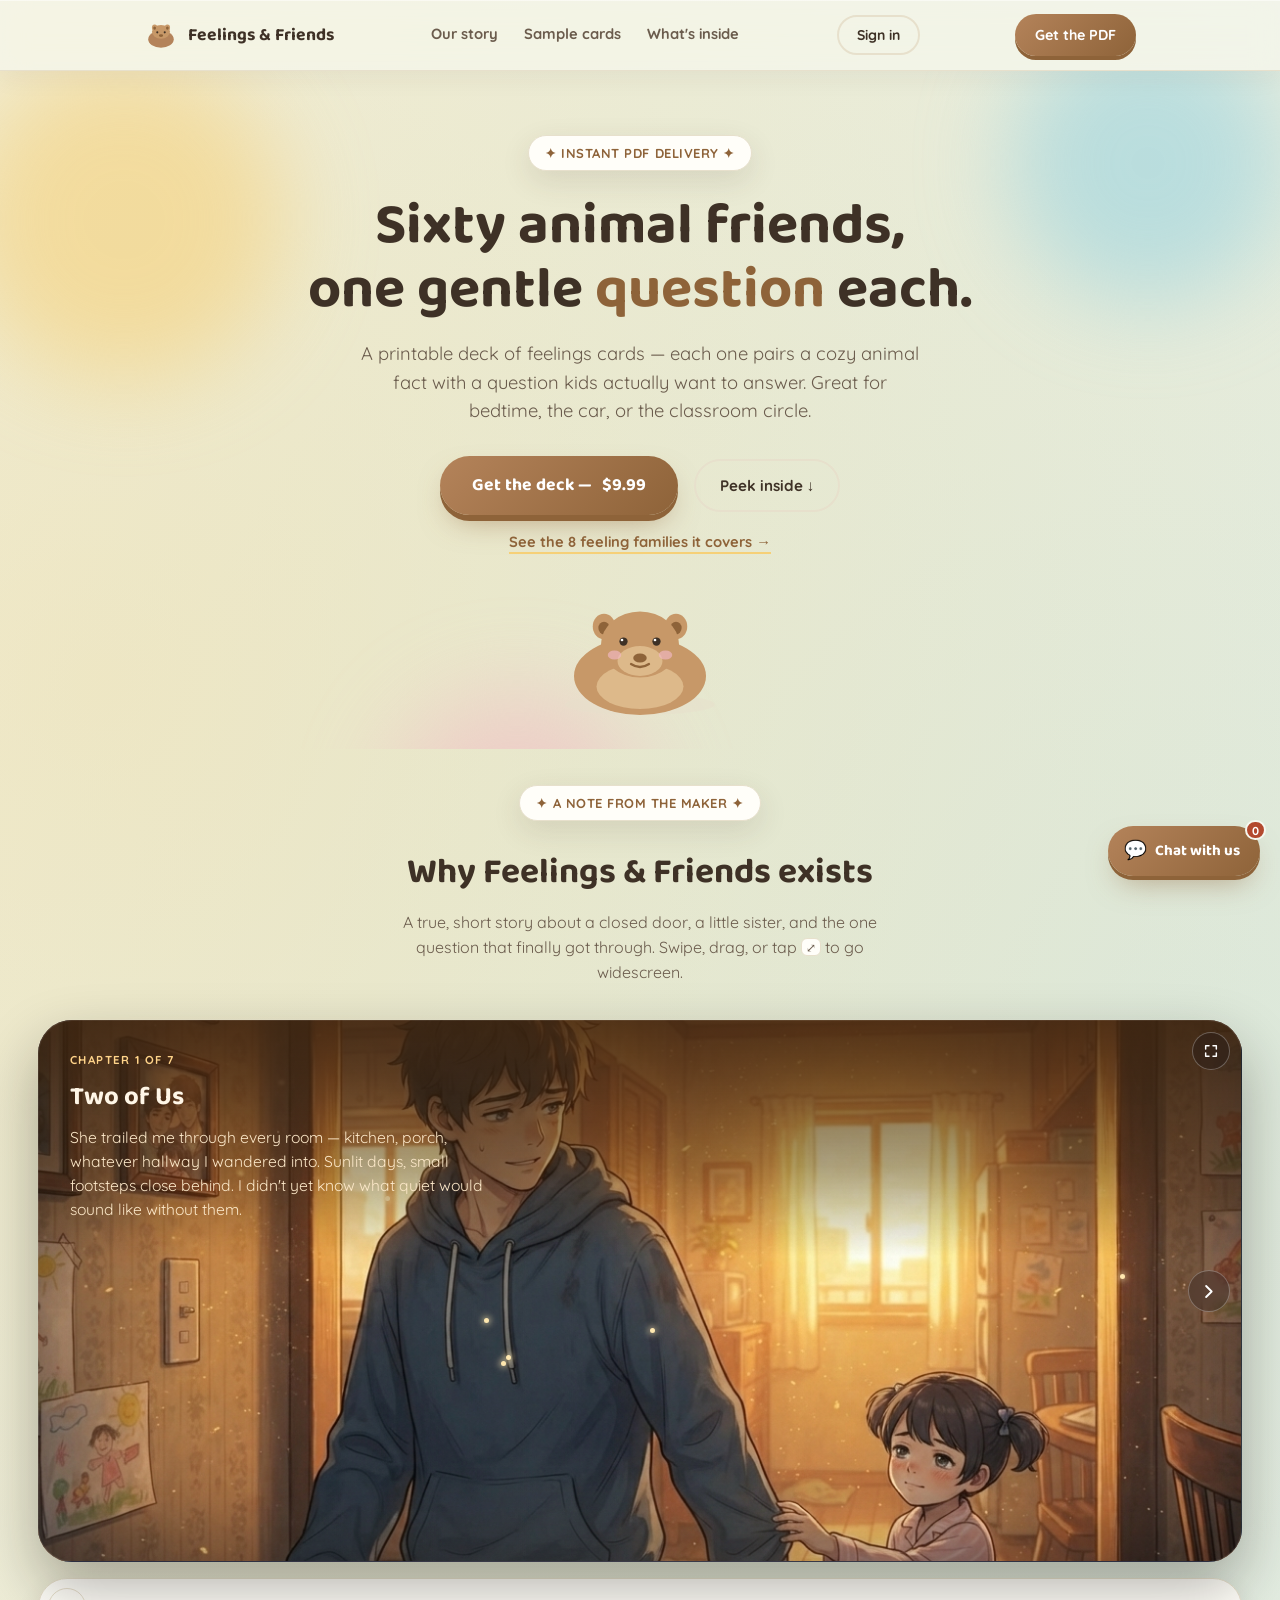
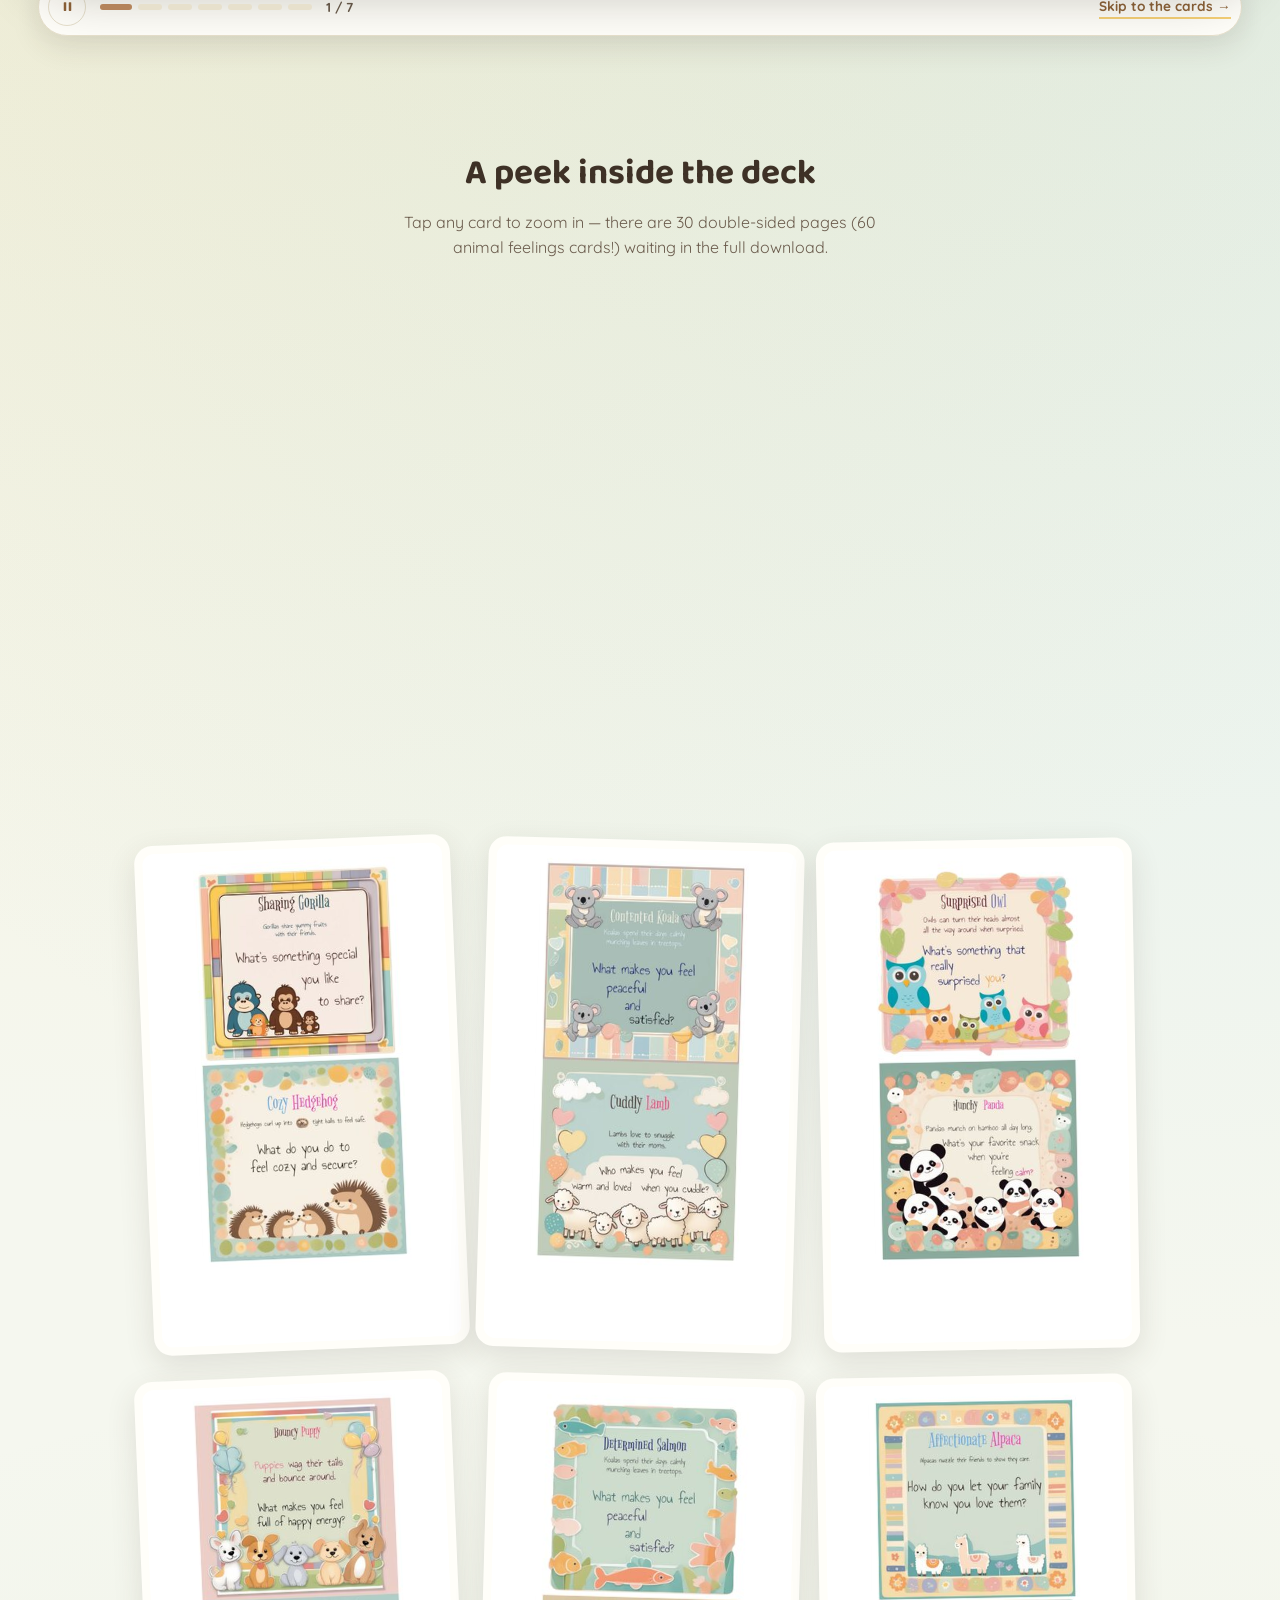
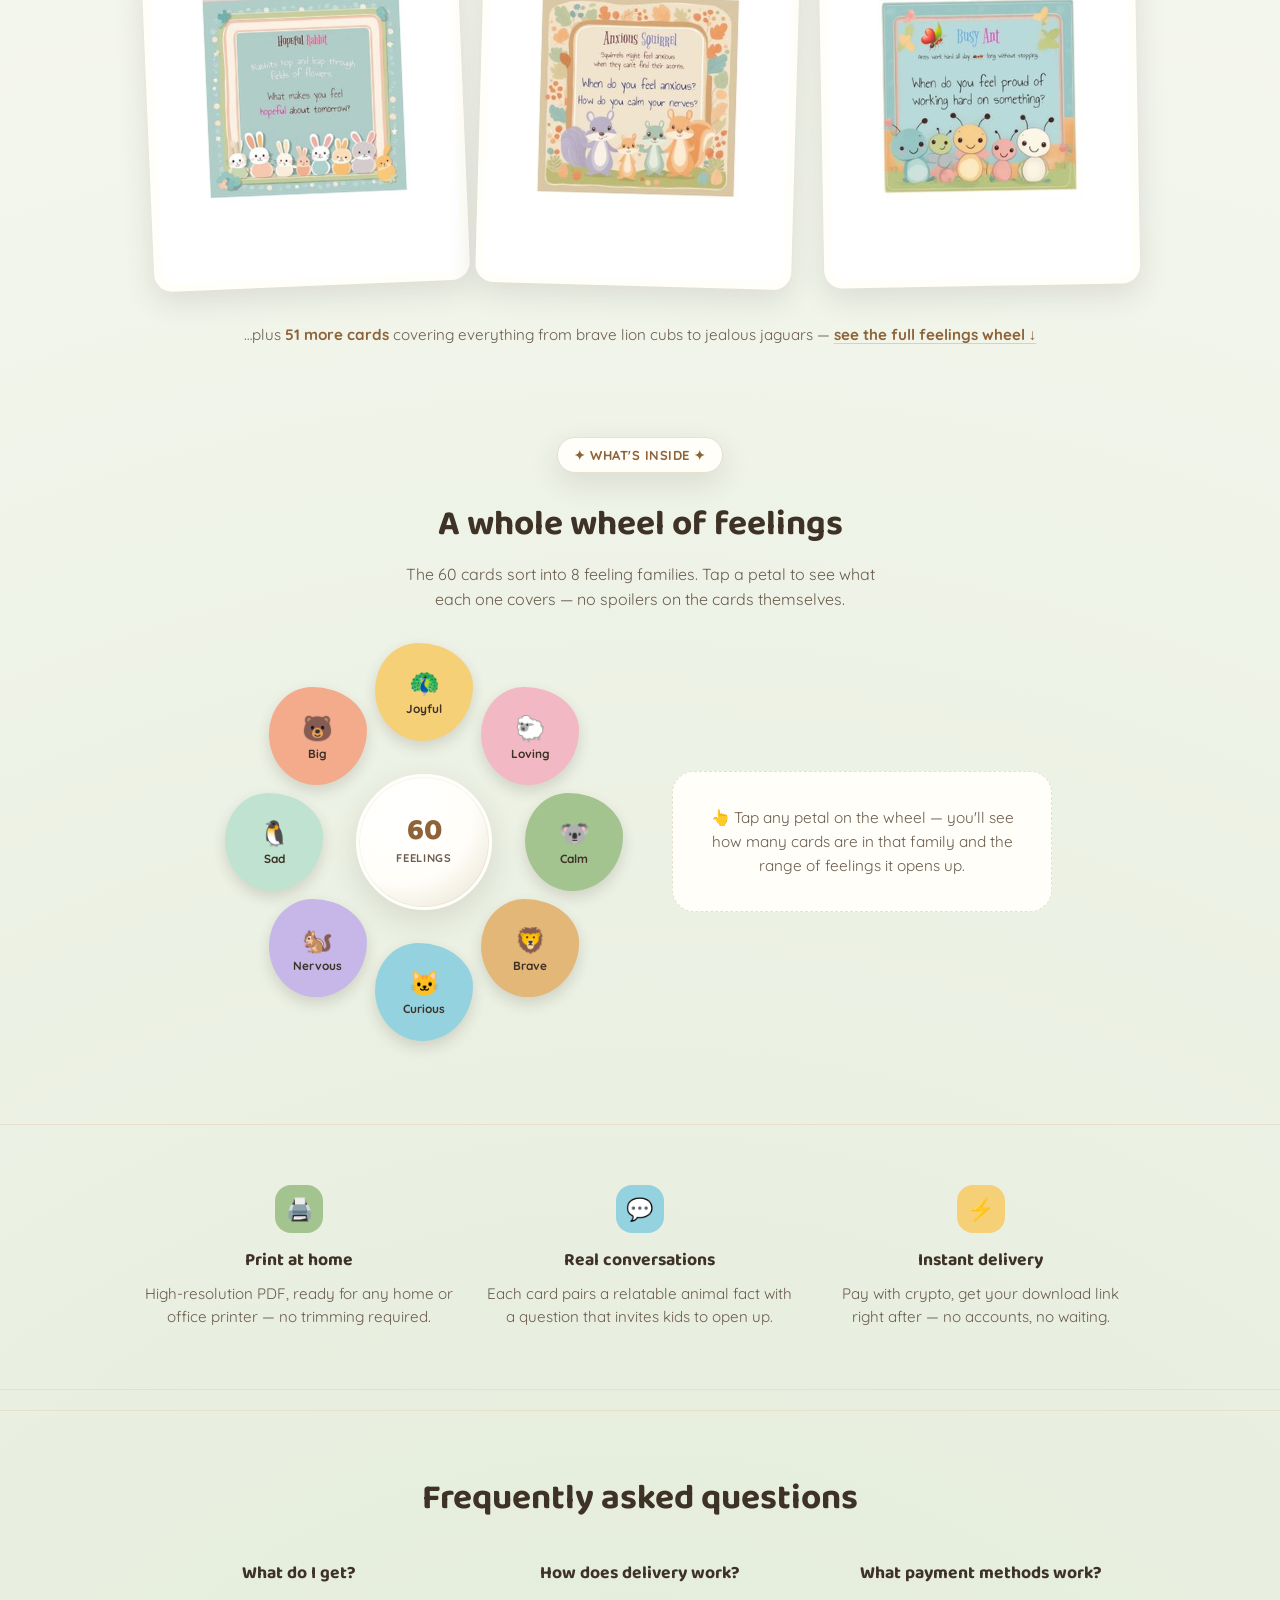
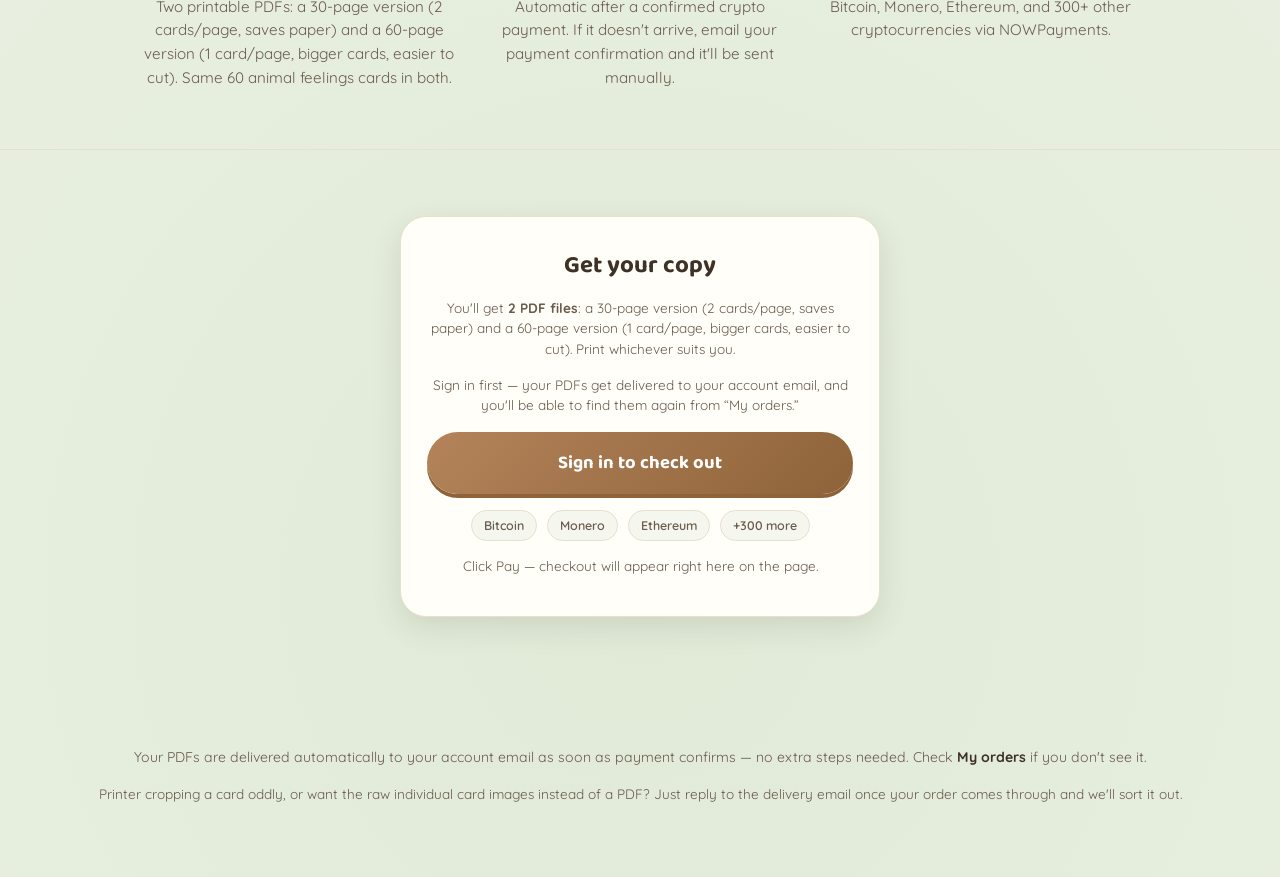
==== index.html @ c45624cf "add telegram support" ====
<!DOCTYPE html>
<html lang="en">
<head>
<meta charset="UTF-8">
<meta name="viewport" content="width=device-width, initial-scale=1.0">

<!--
  SEO/meta tags below are kept as plain HTML on purpose (crawlers and
  social-preview bots read these before any JS runs, so they can't be
  templated client-side without hurting SEO). When you relaunch this
  as a new store, update these to match config.js -> meta{}, and the
  two <script type="application/ld+json"> blocks below.
  Everything else on the page is rendered from config.js by render.js.
-->
<title>Feelings & Friends — 60 Printable Animal Emotion Cards (PDF Download)</title>
<meta name="description" content="60 printable animal feelings cards for kids — each pairs a cozy animal fact with a gentle question that opens up real conversations about emotions. Instant PDF download, includes both a 30-page and 60-page print layout. $9.99, pay with crypto.">
<meta name="keywords" content="feelings cards printable, emotion cards for kids, animal feelings flashcards, SEL cards printable, social emotional learning cards, feelings flashcards PDF, printable conversation cards kids">
<meta name="robots" content="index, follow">
<meta name="author" content="Feelings & Friends">
<link rel="canonical" href="https://zahak.me/feelings-cards/">

<!--
  Sign-in-with-Google + reCAPTCHA v3 keys, kept as plain HTML for the
  same reason as the meta tags above: these load before config.js does,
  so they can't be templated client-side. Both need to be kept in sync
  by hand with apps-script-auth.gs (see that file's SETUP steps 7-8):
    - reCAPTCHA site key below must match config.js -> account.recaptchaSiteKey,
      and the matching SECRET key goes into apps-script-auth.gs.
    - Google data-client_id below must match GOOGLE_CLIENT_ID in
      apps-script-auth.gs.
-->
<script src="https://www.google.com/recaptcha/api.js?render=6LelOpEtAAAAAI-g3CL-kADSXszR4dFbO7SNdWGR"></script>
<script src="https://accounts.google.com/gsi/client" async defer></script>

<!-- Open Graph / Facebook, Discord, iMessage, etc. -->
<meta property="og:type" content="product">
<meta property="og:title" content="Feelings & Friends — 60 Printable Animal Emotion Cards">
<meta property="og:description" content="A printable deck of 60 animal feelings cards — each one pairs a cozy animal fact with a question kids actually want to answer. Instant PDF download, $9.99.">
<meta property="og:url" content="https://zahak.me/feelings-cards/">
<meta property="og:image" content="https://zahak.me/feelings-cards/images/grid/card-01.jpg">
<meta property="og:image:alt" content="Sample feelings cards: Oopsie Armadillo and Grumpy Bear">
<meta property="og:site_name" content="Feelings & Friends">
<meta property="product:price:amount" content="9.99">
<meta property="product:price:currency" content="USD">

<!-- Twitter -->
<meta name="twitter:card" content="summary_large_image">
<meta name="twitter:title" content="Feelings & Friends — 60 Printable Animal Emotion Cards">
<meta name="twitter:description" content="A printable deck of 60 animal feelings cards that opens up real conversations with kids. Instant PDF download, $9.99.">
<meta name="twitter:image" content="https://zahak.me/feelings-cards/images/grid/card-01.jpg">

<!-- Structured data for Google rich results + AI/LLM search summarizers -->
<script type="application/ld+json">
{
  "@context": "https://schema.org",
  "@type": "Product",
  "name": "Feelings & Friends — Animal Emotion Cards",
  "description": "A printable deck of 60 animal feelings cards for kids. Each card pairs a cozy animal fact with a gentle question that invites real conversation about emotions. Delivered as two PDF versions: 30-page (2 cards/page) and 60-page (1 card/page).",
  "image": "https://zahak.me/feelings-cards/images/grid/card-01.jpg",
  "url": "https://zahak.me/feelings-cards/",
  "brand": { "@type": "Brand", "name": "Feelings & Friends" },
  "category": "Printable educational card game",
  "offers": {
    "@type": "Offer",
    "price": "9.99",
    "priceCurrency": "USD",
    "availability": "https://schema.org/InStock",
    "url": "https://zahak.me/feelings-cards/",
    "itemCondition": "https://schema.org/NewCondition"
  }
}
</script>
<script type="application/ld+json">
{
  "@context": "https://schema.org",
  "@type": "FAQPage",
  "mainEntity": [
    {
      "@type": "Question",
      "name": "What do I get when I buy the Feelings & Friends card deck?",
      "acceptedAnswer": {
        "@type": "Answer",
        "text": "You receive two printable PDF files: a 30-page version with 2 cards per page (saves paper) and a 60-page version with 1 card per page (bigger cards, easier to cut out). Both cover the same 60 animal emotion cards."
      }
    },
    {
      "@type": "Question",
      "name": "How is the deck delivered after payment?",
      "acceptedAnswer": {
        "@type": "Answer",
        "text": "Delivery is automatic after a confirmed crypto payment. If it doesn't arrive, emailing your payment confirmation gets it sent manually within a short time."
      }
    },
    {
      "@type": "Question",
      "name": "What payment methods are accepted?",
      "acceptedAnswer": {
        "@type": "Answer",
        "text": "Cryptocurrency payments are accepted, including Bitcoin, Monero, Ethereum, and 300+ other coins via NOWPayments."
      }
    }
  ]
}
</script>

<link rel="preconnect" href="https://fonts.googleapis.com">
<link rel="preconnect" href="https://fonts.gstatic.com" crossorigin>
<link href="https://fonts.googleapis.com/css2?family=Baloo+2:wght@500;700;800&family=Quicksand:wght@400;500;600;700&display=swap" rel="stylesheet">
<link rel="stylesheet" href="css/styles.css">
</head>
<body>

<nav class="topnav">
  <div class="wrap">
    <div class="brand" id="brand">
      <svg viewBox="0 0 64 64" aria-hidden="true">
        <ellipse cx="32" cy="40" rx="24" ry="16" fill="#B4835A"/>
        <ellipse cx="32" cy="26" rx="17" ry="13" fill="#C79868"/>
        <ellipse cx="20" cy="18" rx="5" ry="6" fill="#C79868"/>
        <ellipse cx="44" cy="18" rx="5" ry="6" fill="#C79868"/>
        <ellipse cx="20" cy="19" rx="2.6" ry="3.2" fill="#8E6339"/>
        <ellipse cx="44" cy="19" rx="2.6" ry="3.2" fill="#8E6339"/>
        <circle cx="25" cy="27" r="2" fill="#3E3126"/>
        <circle cx="39" cy="27" r="2" fill="#3E3126"/>
        <ellipse cx="32" cy="33" rx="4" ry="2.6" fill="#8E6339"/>
      </svg>
      <!-- Full name shows on wider screens; short form takes over on narrow
           ones so it doesn't crowd the account/CTA buttons. Both spans are
           aria-hidden and the real accessible name lives on #brand itself
           (set by render.js), so screen readers hear it exactly once. -->
      <span id="navBrandName" class="brand-full" aria-hidden="true"></span>
      <span id="navBrandShort" class="brand-short" aria-hidden="true"></span>
    </div>
    <div class="nav-links" id="navLinks"><!-- injected --></div>
    <div class="nav-account" id="navAccount">
      <button type="button" class="nav-account-btn" id="navAccountBtn"></button>
      <div class="nav-account-menu" id="navAccountMenu" hidden>
        <div class="nav-account-menu-email" id="navAccountMenuEmail"></div>
        <button type="button" id="navMyOrdersBtn"></button>
        <button type="button" id="navLogoutBtn"></button>
      </div>
    </div>
    <a class="nav-cta" id="navCta" href="#checkout"></a>
  </div>
</nav>

<header class="hero">
  <div class="hero-aurora" aria-hidden="true"><span></span><span></span><span></span></div>
  <div class="wrap">
    <span class="eyebrow" id="heroEyebrow"></span>
    <h1 id="heroHeading"></h1>
    <p class="sub" id="heroSub"></p>
    <div class="hero-actions">
      <a class="buy-btn" href="#checkout" id="heroBuyBtn"></a>
      <a class="ghost-btn" id="heroGhostBtn" href="#gallery"></a>
    </div>
    <p class="hero-note" id="heroNote"></p>

    <div class="capy-wrap">
      <svg viewBox="0 0 240 170" class="float" aria-hidden="true">
        <ellipse cx="120" cy="150" rx="100" ry="14" fill="#E7E0CC" opacity=".5"/>
        <ellipse cx="70" cy="140" rx="16" ry="10" fill="#8E6339"/>
        <ellipse cx="170" cy="140" rx="16" ry="10" fill="#8E6339"/>
        <ellipse cx="120" cy="112" rx="88" ry="52" fill="#C79868"/>
        <ellipse cx="120" cy="126" rx="58" ry="30" fill="#DDB98A"/>
        <ellipse cx="72" cy="46" rx="15" ry="17" fill="#C79868"/>
        <ellipse cx="168" cy="46" rx="15" ry="17" fill="#C79868"/>
        <ellipse cx="72" cy="48" rx="7.5" ry="8.5" fill="#8E6339"/>
        <ellipse cx="168" cy="48" rx="7.5" ry="8.5" fill="#8E6339"/>
        <ellipse cx="120" cy="70" rx="52" ry="44" fill="#C79868"/>
        <ellipse cx="120" cy="92" rx="30" ry="20" fill="#DDB98A"/>
        <circle cx="98" cy="66" r="5.5" fill="#3E3126"/>
        <circle cx="142" cy="66" r="5.5" fill="#3E3126"/>
        <circle cx="96" cy="64" r="1.8" fill="#fff"/>
        <circle cx="140" cy="64" r="1.8" fill="#fff"/>
        <ellipse cx="120" cy="88" rx="9" ry="6" fill="#8E6339"/>
        <path d="M108 96 Q120 104 132 96" stroke="#8E6339" stroke-width="3" fill="none" stroke-linecap="round"/>
        <ellipse cx="86" cy="84" rx="9" ry="6" fill="#F2B9C4" opacity=".65"/>
        <ellipse cx="154" cy="84" rx="9" ry="6" fill="#F2B9C4" opacity=".65"/>
      </svg>
    </div>
  </div>
</header>

<section class="story story--top" id="our-story">
  <div class="wrap">
    <div class="section-head reveal">
      <span class="eyebrow" id="storyEyebrow"></span>
      <h2 id="storyHeading"></h2>
      <p class="story-lede" id="storyLede"></p>
    </div>
  </div>

  <!-- Sits outside .wrap on purpose: lets the stage run wider than the
       1040px text column above, without ever bleeding to the raw viewport
       edge (see .storybook width in CSS). -->
  <div class="storybook reveal" id="storybookRoot">
    <div class="storybook-frame" id="storyFrame" tabindex="0" role="group" aria-roledescription="carousel" aria-label="Our story">
      <div class="storybook-stage" id="storyStage" style="--idx:0;">
        <!-- chapter <article> scenes injected by story.js from config.js -->
      </div>

      <button type="button" class="story-arrow story-prev" id="storyPrev" aria-label="Previous chapter" disabled>
        <svg viewBox="0 0 24 24" fill="none" stroke="currentColor" stroke-width="2.4" stroke-linecap="round" stroke-linejoin="round"><path d="M15 5l-7 7 7 7"/></svg>
      </button>
      <button type="button" class="story-arrow story-next" id="storyNext" aria-label="Next chapter">
        <svg viewBox="0 0 24 24" fill="none" stroke="currentColor" stroke-width="2.4" stroke-linecap="round" stroke-linejoin="round"><path d="M9 5l7 7-7 7"/></svg>
      </button>

      <button type="button" class="story-expand" id="storyExpand" aria-label="Open widescreen story view">
        <svg viewBox="0 0 24 24" fill="none" stroke="currentColor" stroke-width="2.2" stroke-linecap="round" stroke-linejoin="round"><path d="M9 4H4v5M15 4h5v5M9 20H4v-5M15 20h5v-5"/></svg>
      </button>

      <div class="story-hint" id="storyHint" aria-hidden="true">
        <span>Swipe</span>
        <svg viewBox="0 0 24 24" fill="none" stroke="currentColor" stroke-width="2.2" stroke-linecap="round" stroke-linejoin="round"><path d="M5 12h14M13 6l6 6-6 6"/></svg>
      </div>
    </div>

    <div class="storybook-controls" id="storybookControls">
      <div class="story-toolbar">
        <button type="button" class="story-playtoggle" id="storyPlayToggle" aria-label="Pause story autoplay" aria-pressed="false"></button>
        <div class="story-track" id="storyDots" role="tablist" aria-label="Story chapters"><!-- injected --></div>
        <span class="story-count" id="storyCount" aria-hidden="true"></span>
      </div>
      <a href="#checkout" class="story-skip" id="storySkip"></a>
    </div>
  </div>
</section>

<!-- Widescreen story popup: the .storybook node above is moved in here
     on open (same elements, same IDs — no logic duplicated) and moved
     back to its original spot on close. -->
<div class="story-modal" id="storyModal" aria-hidden="true">
  <div class="story-modal-backdrop" id="storyModalBackdrop"></div>
  <div class="story-modal-panel" role="dialog" aria-modal="true" aria-label="Our story, widescreen view">
    <button type="button" class="story-modal-close" id="storyModalClose" aria-label="Close widescreen view">✕</button>
    <div class="story-modal-slot" id="storyModalSlot"></div>
  </div>
</div>

<!-- Sign up / log in modal -->
<div class="auth-modal" id="authModal" aria-hidden="true">
  <div class="auth-modal-backdrop" id="authModalBackdrop"></div>
  <div class="auth-modal-panel" role="dialog" aria-modal="true" aria-label="Sign in or create an account">
    <button type="button" class="auth-modal-close" id="authModalClose" aria-label="Close">✕</button>

    <!--
      Google Identity Services' fully-declarative setup — no JS init call
      needed, it reads these data- attributes itself once gsi/client has
      loaded. data-client_id must match GOOGLE_CLIENT_ID in
      apps-script-auth.gs (see index.html's <head> comment).
    -->
    <div id="g_id_onload"
         data-client_id="1097376697543-jmnq0bnp3mfeef46r4jg84pi8hjcqf3i.apps.googleusercontent.com"
         data-callback="handleGoogleCredentialResponse"
         data-auto_prompt="false"></div>
    <!-- Rendered by account.js via google.accounts.id.renderButton() rather than
         the declarative data-width="320px" div, so the button's actual pixel
         width always matches this container (fixes overflow/horizontal-scroll
         on narrow phones and keeps it centered/resized on rotation or resize). -->
    <div class="google-signin-wrap">
      <div class="google-signin-container" id="googleSignInContainer"></div>
    </div>
    <p class="status-msg" id="googleAuthStatus"></p>

    <div class="auth-divider"><span id="authDividerText"></span></div>

    <div class="auth-tabs">
      <button type="button" class="auth-tab" id="authTabLogin" data-mode="login"></button>
      <button type="button" class="auth-tab" id="authTabSignup" data-mode="signup"></button>
    </div>

    <form class="auth-pane" id="authPaneLogin" novalidate>
      <h3 id="authLoginTitle"></h3>
      <p class="auth-sub" id="authLoginSub"></p>

      <div class="field-group">
        <input type="email" id="loginEmail" name="email" class="email-input" autocomplete="email" inputmode="email" required>
        <p class="field-error" id="loginEmailError" aria-live="polite"></p>
      </div>
      <div class="field-group">
        <div class="password-field">
          <input type="password" id="loginPassword" name="current-password" class="email-input" autocomplete="current-password" required>
          <button type="button" class="toggle-password" id="toggleLoginPassword" data-target="loginPassword" aria-label="Show password">Show</button>
        </div>
        <p class="field-error" id="loginPasswordError" aria-live="polite"></p>
      </div>

      <!-- Honeypot: real visitors never see or fill this (off-screen, no
           label, tabindex -1, autocomplete off so browsers won't
           autofill it either). Simple scripted bots that fill every
           input on a form trip it; account.js checks it before ever
           calling the API, and apps-script-auth.gs checks it again
           server-side as the real enforcement point. -->
      <div class="hp-field" aria-hidden="true">
        <label for="loginHp">Leave this field empty</label>
        <input type="text" id="loginHp" name="company" tabindex="-1" autocomplete="off">
      </div>

      <button type="submit" id="loginSubmitBtn" class="pay-btn"></button>
      <p class="status-msg" id="loginStatus" aria-live="polite"></p>
      <button type="button" class="auth-resend-link" id="resendVerificationBtn" hidden></button>
      <p class="auth-switch"><span id="switchToSignupText"></span> <a href="#" id="switchToSignupLink"></a></p>
    </form>

    <form class="auth-pane" id="authPaneSignup" hidden novalidate>
      <h3 id="authSignupTitle"></h3>
      <p class="auth-sub" id="authSignupSub"></p>

      <div class="field-group">
        <input type="email" id="signupEmail" name="email" class="email-input" autocomplete="email" inputmode="email" required>
        <p class="field-error" id="signupEmailError" aria-live="polite"></p>
      </div>

      <div class="field-group">
        <div class="password-field">
          <input type="password" id="signupPassword" name="new-password" class="email-input" autocomplete="new-password" required minlength="8">
          <button type="button" class="toggle-password" id="toggleSignupPassword" data-target="signupPassword" aria-label="Show password">Show</button>
        </div>

        <!-- Strength meter + live requirements checklist — both driven
             by account.js on every keystroke, purely client-side UX.
             The real enforcement (length, blocklist, rate limits) still
             happens in apps-script-auth.gs. -->
        <div class="pw-strength" id="signupPwStrength" hidden>
          <div class="pw-strength-track"><div class="pw-strength-bar" id="signupPwStrengthBar"></div></div>
          <span class="pw-strength-label" id="signupPwStrengthLabel"></span>
        </div>
        <ul class="pw-checklist" id="signupPwChecklist">
          <li data-rule="len" id="ruleLen"></li>
          <li data-rule="variety" id="ruleVariety"></li>
        </ul>
        <p class="field-error" id="signupPasswordError" aria-live="polite"></p>
      </div>

      <div class="field-group">
        <div class="password-field">
          <input type="password" id="signupPasswordConfirm" name="new-password-confirm" class="email-input" autocomplete="new-password" required>
          <button type="button" class="toggle-password" id="toggleSignupPasswordConfirm" data-target="signupPasswordConfirm" aria-label="Show password">Show</button>
        </div>
        <p class="field-error" id="signupPasswordConfirmError" aria-live="polite"></p>
      </div>

      <div class="hp-field" aria-hidden="true">
        <label for="signupHp">Leave this field empty</label>
        <input type="text" id="signupHp" name="company" tabindex="-1" autocomplete="off">
      </div>

      <button type="submit" id="signupSubmitBtn" class="pay-btn"></button>
      <p class="status-msg" id="signupStatus" aria-live="polite"></p>
      <p class="auth-switch"><span id="switchToLoginText"></span> <a href="#" id="switchToLoginLink"></a></p>
    </form>

    <p class="recaptcha-notice" id="recaptchaNotice"></p>
  </div>
</div>

<!-- Order history modal -->
<div class="auth-modal" id="ordersModal" aria-hidden="true">
  <div class="auth-modal-backdrop" id="ordersModalBackdrop"></div>
  <div class="auth-modal-panel" role="dialog" aria-modal="true" aria-label="Your orders">
    <button type="button" class="auth-modal-close" id="ordersModalClose" aria-label="Close">✕</button>
    <h3 id="ordersHeading"></h3>
    <div id="ordersList"><!-- injected --></div>
  </div>
</div>

<section class="gallery" id="gallery">
  <div class="wrap">
    <div class="section-head reveal">
      <h2 id="galleryHeading"></h2>
      <p id="gallerySub"></p>
    </div>

    <div class="card-grid" id="cardGrid">
      <!-- thumbs injected by JS -->
    </div>

    <p class="gallery-more" id="galleryMore"></p>
  </div>
</section>

<section class="wheel-section" id="feelings-wheel">
  <div class="wrap">
    <div class="section-head reveal">
      <span class="eyebrow" id="wheelEyebrow"></span>
      <h2 id="wheelHeading"></h2>
      <p id="wheelSub"></p>
    </div>

    <div class="wheel-stage reveal">
      <div class="wheel-ring" id="wheelRing">
        <div class="wheel-hub" id="wheelHub">
          <span class="hub-num"></span>
          <span class="hub-label"></span>
        </div>
        <!-- petals injected by JS -->
      </div>

      <div class="wheel-detail" id="wheelDetail">
        <div class="wheel-hint" id="wheelHint"></div>
      </div>
    </div>
  </div>
</section>

<section class="about">
  <div class="wrap">
    <div class="about-grid" id="aboutGrid"><!-- injected --></div>
  </div>
</section>

<section class="about">
  <div class="wrap">
    <div class="section-head reveal">
      <h2 id="faqHeading"></h2>
    </div>
    <div class="about-grid" id="faqGrid"><!-- injected --></div>
  </div>
</section>


<section class="checkout" id="checkout">
  <div class="wrap">
    <div class="checkout-panel reveal">
      <h2 id="checkoutHeading"></h2>
      <p class="format-note" id="checkoutFormatNote"></p>

      <!-- Shown when no one is logged in -->
      <div id="checkoutLoggedOut">
        <p class="format-note" id="checkoutLoggedOutNote"></p>
        <button type="button" id="checkoutSignInBtn" class="pay-btn"></button>
      </div>

      <!-- Shown once a session is active — account.js toggles these -->
      <div id="checkoutLoggedIn" hidden>
        <p class="status-msg" id="checkoutAsLabel"></p>
        <button type="button" id="payBtn" class="pay-btn"></button>
        <p class="status-msg" id="payStatus"></p>
        <div class="widget-frame" id="widgetFrame"></div>
      </div>

      <div class="coin-row" id="coinRow"><!-- injected --></div>
      <p class="fallback-note" id="fallbackNote"></p>
    </div>
  </div>
</section>

<footer>
  <p id="footerDelivery"></p>
  <p class="footer-note" id="footerNote"></p>
</footer>

<!-- Lightbox -->
<div class="lightbox" id="lightbox" role="dialog" aria-modal="true" aria-label="Card preview">
  <div class="lightbox-panel">
    <button class="lb-close" id="lbClose" aria-label="Close preview">✕</button>
    <button class="lb-nav lb-prev" id="lbPrev" aria-label="Previous card">←</button>
    <img id="lbImg" src="" alt="">
    <p class="lightbox-caption" id="lbCaption"></p>
    <button class="lb-nav lb-next" id="lbNext" aria-label="Next card">→</button>
  </div>
</div>


<!-- Support chat: logged-in buyers only. Hidden by default (both the
     `hidden` attribute here AND support.js's own Account.isLoggedIn()
     check below gate visibility, so there's no flash of the launcher
     before account.js has confirmed a session one way or the other). -->
<button type="button" id="supportLauncher" class="support-launcher" hidden aria-haspopup="dialog" aria-expanded="false" aria-controls="supportPanel">
  <span class="support-launcher-icon" aria-hidden="true">💬</span>
  <span id="supportLauncherLabel" class="support-launcher-label"></span>
  <span id="supportBadge" class="support-badge" hidden>0</span>
</button>

<div class="support-panel" id="supportPanel" role="dialog" aria-modal="false" aria-label="Support chat" aria-hidden="true" hidden>
  <div class="support-panel-header">
    <div>
      <h3 id="supportPanelTitle"></h3>
      <p class="support-panel-subtitle" id="supportPanelSubtitle"></p>
    </div>
    <button type="button" class="support-close" id="supportClose" aria-label="Close chat">✕</button>
  </div>

  <div class="support-messages" id="supportMessages" role="log" aria-live="polite" aria-relevant="additions"></div>

  <form class="support-form" id="supportForm">
    <label class="visually-hidden" for="supportInput">Message to support</label>
    <textarea id="supportInput" class="support-input" rows="1" required></textarea>
    <button type="submit" id="supportSendBtn" class="support-send"></button>
  </form>
  <p class="status-msg support-status" id="supportStatus" role="status"></p>
</div>

<!-- config.js must load first: main.js, render.js, account.js and story.js all read window.SITE_CONFIG.
     account.js loads before main.js because main.js's checkout button calls into it (Account.getToken()/onChange).
     support.js loads after account.js for the same reason (Account.isLoggedIn()/onChange/getToken/getEmail). -->
<script src="config.js"></script>
<script src="js/render.js"></script>
<script src="js/account.js"></script>
<script src="js/main.js"></script>
<script src="js/story.js"></script>
<script src="js/support.js"></script>
</body>
</html>
---- css/styles.css ----
:root{
    --bg:#F5F7EF;
    --paper:#FFFEF9;
    --ink:#3E3126;
    --ink-soft:#6B5C4D;
    --brown:#B4835A;
    --brown-deep:#8E6339;
    --pink:#F2B9C4;
    --yellow:#F6D077;
    --sky:#95D2E0;
    --sage:#A3C48F;
    --lav:#C7B7E8;
    --mint:#BFE3D0;
    --tan:#E3B778;
    --coral:#F3AB8B;
    --line:#E7E0CC;
    --shadow: 0 10px 30px rgba(62,49,38,.12);
  }
  *{box-sizing:border-box;}
  html{scroll-behavior:smooth;}
  @media (prefers-reduced-motion: reduce){
    html{scroll-behavior:auto;}
    *{animation-duration:.001ms !important; transition-duration:.001ms !important;}
  }
  body{
    margin:0;
    background:
      radial-gradient(circle at 8% 12%, rgba(246,208,119,.35), transparent 40%),
      radial-gradient(circle at 92% 18%, rgba(149,210,224,.3), transparent 40%),
      radial-gradient(circle at 50% 95%, rgba(163,196,143,.25), transparent 45%),
      var(--bg);
    color:var(--ink);
    font-family:'Quicksand', sans-serif;
    line-height:1.55;
  }
  .wrap{max-width:1040px;margin:0 auto;padding:0 24px;}
  h1,h2,h3{font-family:'Baloo 2', sans-serif; font-weight:700; margin:0;}
  a{color:inherit;}
  :focus-visible{outline:3px solid var(--brown); outline-offset:3px; border-radius:6px;}

  /* ---------- Nav ---------- */
  .topnav{
    position:sticky; top:0; z-index:40;
    backdrop-filter:blur(14px) saturate(1.4);
    -webkit-backdrop-filter:blur(14px) saturate(1.4);
    background:rgba(245,247,239,.72);
    border-bottom:1px solid var(--line);
    box-shadow:0 1px 0 rgba(255,255,255,.5) inset, 0 8px 24px rgba(62,49,38,.05);
  }
  .topnav .wrap{
    display:flex; align-items:center; justify-content:space-between;
    padding:14px 24px;
    gap:10px;
  }
  .brand{
    display:flex; align-items:center; gap:10px;
    font-family:'Baloo 2',sans-serif; font-weight:700; font-size:1.1rem;
    /* first thing to give up space when the row gets tight — the account
       and CTA buttons are the ones people actually need to tap */
    flex-shrink:1; min-width:0;
  }
  .brand svg{width:34px;height:34px;flex-shrink:0;}
  .brand-full, .brand-short{overflow:hidden; text-overflow:ellipsis; white-space:nowrap;}
  .brand-short{display:none;}
  .nav-account, .nav-cta{flex-shrink:0;}
  .nav-links{display:flex; gap:22px;}
  .nav-link{
    text-decoration:none;
    font-weight:700;
    font-size:.92rem;
    color:var(--ink-soft);
    padding:8px 2px;
    border-bottom:2px solid transparent;
    transition:color .15s ease, border-color .15s ease;
  }
  .nav-link:hover{color:var(--brown-deep); border-color:var(--tan);}
  @media (max-width:600px){
    .nav-links{display:none;}
    .brand-full{display:none;}
    .brand-short{display:inline;}
    .nav-cta{font-size:.8rem; padding:8px 14px;}
  }
  @media (max-width:380px){
    .topnav .wrap{padding:12px 14px; gap:6px;}
    .brand svg{width:28px; height:28px;}
  }
  .nav-cta{
    background:linear-gradient(135deg, var(--brown) 0%, var(--brown-deep) 100%);
    color:#fff;
    text-decoration:none;
    font-weight:700;
    font-size:.9rem;
    padding:10px 20px;
    border-radius:100px;
    box-shadow:0 4px 0 var(--brown-deep);
    transition:transform .12s ease, box-shadow .12s ease;
    white-space:nowrap;
  }
  .nav-cta:hover{transform:translateY(2px); box-shadow:0 2px 0 var(--brown-deep);}

  /* ---------- Hero ---------- */
  header.hero{
    padding:64px 0 30px;
    text-align:center;
    position:relative;
    overflow:hidden;
  }
  /* slow-drifting soft-color blobs behind the hero copy — an "aurora"
     layer that gives the top of the page a modern, quietly-alive feel
     without competing with the text. */
  .hero-aurora{position:absolute; inset:-10% -5% auto -5%; height:140%; z-index:0; pointer-events:none; overflow:hidden;}
  .hero-aurora span{
    position:absolute; border-radius:50%; filter:blur(46px); opacity:.55;
    animation-name:aurora-drift; animation-timing-function:ease-in-out; animation-iteration-count:infinite;
  }
  .hero-aurora span:nth-child(1){width:320px; height:320px; left:2%; top:6%; background:var(--yellow); animation-duration:16s;}
  .hero-aurora span:nth-child(2){width:280px; height:280px; right:4%; top:2%; background:var(--sky); animation-duration:19s; animation-delay:-4s;}
  .hero-aurora span:nth-child(3){width:260px; height:260px; left:32%; bottom:0; background:var(--pink); animation-duration:21s; animation-delay:-9s;}
  @keyframes aurora-drift{
    0%,100%{transform:translate(0,0) scale(1);}
    50%{transform:translate(3%,-4%) scale(1.12);}
  }
  @media (prefers-reduced-motion: reduce){ .hero-aurora span{animation:none;} }
  header.hero .wrap{position:relative; z-index:1;}
  .eyebrow{
    display:inline-flex;
    align-items:center;
    gap:8px;
    background:var(--paper);
    border:1px solid var(--line);
    color:var(--brown-deep);
    font-weight:700;
    font-size:13px;
    letter-spacing:.04em;
    text-transform:uppercase;
    padding:7px 16px;
    border-radius:100px;
    margin-bottom:24px;
    box-shadow:var(--shadow);
  }
  h1{
    font-size:clamp(2.3rem, 5.4vw, 3.6rem);
    margin:0 0 18px;
    line-height:1.1;
  }
  h1 .hl{
    color:var(--brown-deep);
    position:relative;
    white-space:nowrap;
  }
  .sub{
    font-size:1.15rem;
    max-width:560px;
    margin:0 auto 30px;
    color:var(--ink-soft);
  }
  .hero-actions{
    display:flex; align-items:center; justify-content:center; gap:16px; flex-wrap:wrap;
    margin-bottom:8px;
  }
  .buy-btn{
    display:inline-flex;
    align-items:center;
    gap:10px;
    background:linear-gradient(135deg, var(--brown) 0%, var(--brown-deep) 100%);
    color:#fff;
    font-weight:700;
    font-family:'Baloo 2',sans-serif;
    font-size:1.1rem;
    text-decoration:none;
    padding:16px 32px;
    border-radius:100px;
    box-shadow:0 6px 0 var(--brown-deep), 0 14px 30px -10px rgba(142,99,57,.55);
    transition:transform .12s ease, box-shadow .12s ease;
    border:none;
    cursor:pointer;
  }
  .buy-btn:hover{transform:translateY(2px); box-shadow:0 4px 0 var(--brown-deep), 0 10px 22px -8px rgba(142,99,57,.55);}
  .buy-btn:active{transform:translateY(5px); box-shadow:0 1px 0 var(--brown-deep);}
  .ghost-btn{
    display:inline-flex;
    align-items:center;
    gap:8px;
    background:transparent;
    border:2px solid var(--line);
    color:var(--ink);
    font-weight:700;
    font-size:.95rem;
    text-decoration:none;
    padding:13px 24px;
    border-radius:100px;
    transition:border-color .15s ease, background .15s ease;
  }
  .ghost-btn:hover{border-color:var(--brown); background:var(--paper);}
  .price-tag{font-weight:700;}

  .hero-note{margin:16px 0 0; font-size:.92rem; color:var(--ink-soft);}
  .hero-note a{
    color:var(--brown-deep);
    font-weight:700;
    text-decoration:none;
    border-bottom:2px solid var(--yellow);
    padding-bottom:1px;
    transition:border-color .15s ease;
  }
  .hero-note a:hover{border-color:var(--brown-deep);}

  /* Capybara mascot */
  .capy-wrap{
    margin:38px auto 0;
    width:180px;
  }
  .capy-wrap svg{width:100%; display:block;}
  .float{ animation:floaty 4s ease-in-out infinite; }
  @keyframes floaty{
    0%,100%{ transform:translateY(0); }
    50%{ transform:translateY(-8px); }
  }

  /* ---------- Gallery ---------- */
  section.gallery{padding:50px 0 20px;}
  .section-head{text-align:center; margin-bottom:34px;}
  .section-head h2{font-size:clamp(1.6rem,3.2vw,2.2rem); margin-bottom:10px;}
  .section-head p{color:var(--ink-soft); max-width:480px; margin:0 auto;}

  .card-grid{
    display:grid;
    grid-template-columns:repeat(3, 1fr);
    gap:26px 22px;
    padding:10px 0 6px;
  }
  .card-thumb{
    position:relative;
    background:var(--paper);
    border-radius:18px;
    padding:8px;
    box-shadow:var(--shadow);
    cursor:pointer;
    border:none;
    transition:transform .25s cubic-bezier(.2,.8,.3,1.2), box-shadow .25s ease;
    opacity:0;
    transform:translateY(16px);
  }
  .card-thumb.is-visible{opacity:1; transform:translateY(0) rotate(var(--r,0deg));}
  .card-thumb:nth-child(3n+1){--r:-2.4deg;}
  .card-thumb:nth-child(3n+2){--r:1.6deg;}
  .card-thumb:nth-child(3n+3){--r:-1deg;}
  .card-thumb:hover, .card-thumb:focus-visible{
    transform:translateY(-6px) rotate(0deg) scale(1.03);
    box-shadow:0 18px 34px rgba(62,49,38,.18);
    z-index:2;
  }
  .card-thumb img{
    width:100%; display:block; border-radius:12px;
  }
  .zoom-hint{
    position:absolute;
    right:16px; bottom:16px;
    width:38px; height:38px;
    background:var(--brown);
    color:#fff;
    border-radius:50%;
    display:flex; align-items:center; justify-content:center;
    box-shadow:0 4px 10px rgba(0,0,0,.2);
    opacity:0;
    transform:scale(.7);
    transition:opacity .2s ease, transform .2s ease;
  }
  .card-thumb:hover .zoom-hint, .card-thumb:focus-visible .zoom-hint{opacity:1; transform:scale(1);}

  .gallery-more{
    text-align:center;
    margin-top:30px;
    color:var(--ink-soft);
    font-size:.95rem;
  }
  .gallery-more strong{color:var(--brown-deep);}
  .gallery-more a{
    color:var(--brown-deep);
    font-weight:700;
    text-decoration:underline;
    text-decoration-color:var(--yellow);
    text-underline-offset:3px;
  }

  @media (max-width:720px){
    .card-grid{grid-template-columns:repeat(2, 1fr); gap:18px;}
  }

  /* ---------- Lightbox ---------- */
  .lightbox{
    position:fixed; inset:0; z-index:100;
    display:none;
    align-items:center; justify-content:center;
    padding:24px;
    background:rgba(62,49,38,.55);
    backdrop-filter:blur(4px);
  }
  .lightbox.open{display:flex;}
  .lightbox-panel{
    position:relative;
    background:var(--paper);
    border-radius:22px;
    padding:20px;
    max-width:440px;
    width:100%;
    max-height:88vh;
    overflow-y:auto;
    box-shadow:0 30px 60px rgba(0,0,0,.35);
    animation:pop-in .28s cubic-bezier(.2,.8,.25,1.15);
  }
  @keyframes pop-in{
    from{opacity:0; transform:scale(.85) translateY(20px) rotate(-3deg);}
    to{opacity:1; transform:scale(1) translateY(0) rotate(0);}
  }
  .lightbox-panel img{width:100%; border-radius:14px; display:block;}
  .lightbox-caption{
    text-align:center;
    padding:14px 6px 2px;
    color:var(--ink-soft);
    font-size:.9rem;
  }
  .lb-close{
    position:absolute; top:-14px; right:-14px;
    width:40px; height:40px; border-radius:50%;
    background:var(--brown); color:#fff; border:3px solid var(--paper);
    font-size:1.2rem; line-height:1; cursor:pointer;
    display:flex; align-items:center; justify-content:center;
    box-shadow:0 4px 10px rgba(0,0,0,.25);
  }
  .lb-nav{
    position:absolute; top:50%; transform:translateY(-50%);
    width:44px;height:44px;border-radius:50%;
    background:var(--paper); border:1px solid var(--line);
    display:flex;align-items:center;justify-content:center;
    cursor:pointer; box-shadow:var(--shadow);
    font-size:1.2rem;
  }
  .lb-prev{left:-22px;}
  .lb-next{right:-22px;}
  @media (max-width:640px){
    .lb-prev{left:6px;} .lb-next{right:6px;}
    .lb-nav{background:rgba(255,254,249,.9);}
  }

  /* ---------- Feelings wheel ---------- */
  section.wheel-section{padding:56px 0 66px;}
  .wheel-stage{
    display:flex;
    align-items:center;
    justify-content:center;
    gap:52px;
    flex-wrap:wrap;
    margin-top:8px;
  }

  .wheel-ring{
    --radius:150px;
    position:relative;
    width:392px; height:392px;
    flex-shrink:0;
  }
  .wheel-hub{
    position:absolute; inset:0; margin:auto;
    width:136px; height:136px;
    border-radius:50%;
    background:radial-gradient(circle at 32% 26%, #fff, var(--paper) 55%, var(--line));
    border:3px solid var(--paper);
    box-shadow:var(--shadow), inset 0 0 0 1px rgba(62,49,38,.05);
    display:flex; flex-direction:column; align-items:center; justify-content:center;
    text-align:center;
    z-index:2;
    animation:hub-pulse 2.6s ease-in-out infinite;
  }
  .wheel-ring.touched .wheel-hub{animation:none;}
  @keyframes hub-pulse{ 0%,100%{transform:scale(1);} 50%{transform:scale(1.045);} }
  .wheel-hub .hub-icon{font-size:2rem; line-height:1; margin-bottom:2px;}
  .wheel-hub .hub-num{font-family:'Baloo 2',sans-serif; font-weight:800; font-size:1.9rem; color:var(--brown-deep); line-height:1;}
  .wheel-hub .hub-label{font-size:.7rem; font-weight:700; text-transform:uppercase; letter-spacing:.06em; color:var(--ink-soft); margin-top:3px;}

  .petal{
    position:absolute; top:50%; left:50%;
    width:98px; height:98px;
    margin:-49px 0 0 -49px;
    border:none; cursor:pointer;
    border-radius:44% 56% 52% 48% / 48% 44% 56% 52%;
    display:flex; flex-direction:column; align-items:center; justify-content:center;
    gap:3px;
    font-family:'Quicksand',sans-serif; font-weight:700; font-size:.74rem; color:var(--ink);
    box-shadow:0 6px 14px rgba(62,49,38,.16);
    transform:rotate(calc(45deg * var(--i))) translate(0, calc(var(--radius) * -1)) rotate(calc(-45deg * var(--i)));
    transition:box-shadow .2s ease, filter .2s ease, outline-color .2s ease;
    z-index:1;
  }
  .petal .petal-icon{font-size:1.55rem;}
  .petal:hover, .petal:focus-visible{
    filter:brightness(1.06);
    box-shadow:0 10px 22px rgba(62,49,38,.22);
  }
  .petal:hover{ transform:rotate(calc(45deg * var(--i))) translate(0, calc(var(--radius) * -1)) rotate(calc(-45deg * var(--i))) scale(1.08); }
  .petal.active{
    outline:3px solid var(--brown-deep); outline-offset:3px;
    z-index:3;
    transform:rotate(calc(45deg * var(--i))) translate(0, calc(var(--radius) * -1)) rotate(calc(-45deg * var(--i))) scale(1.1);
  }

  @media (max-width:560px){
    .wheel-ring{--radius:106px; width:270px; height:270px;}
    .wheel-hub{width:100px; height:100px;}
    .wheel-hub .hub-icon{font-size:1.6rem;}
    .wheel-hub .hub-num{font-size:1.4rem;}
    .petal{width:76px; height:76px; margin:-38px 0 0 -38px; font-size:.62rem;}
    .petal .petal-icon{font-size:1.2rem;}
  }

  .wheel-detail{flex:1 1 300px; max-width:380px;}
  .wheel-hint{
    background:var(--paper);
    border:1.5px dashed var(--line);
    border-radius:22px;
    padding:34px 26px;
    text-align:center;
    color:var(--ink-soft);
    font-size:.96rem;
  }
  .detail-card{
    background:var(--paper);
    border:1px solid var(--line);
    border-top:6px solid var(--brown);
    border-radius:22px;
    padding:24px 24px 22px;
    box-shadow:var(--shadow);
    animation:card-pop .35s cubic-bezier(.2,.8,.25,1.15);
  }
  @keyframes card-pop{ from{opacity:0; transform:translateY(10px) scale(.97);} to{opacity:1; transform:translateY(0) scale(1);} }
  .detail-top{display:flex; align-items:center; gap:14px; margin-bottom:10px;}
  .detail-icon{font-size:2.1rem; flex-shrink:0;}
  .detail-top h3{font-size:1.18rem; margin-bottom:3px;}
  .detail-count{font-size:.76rem; font-weight:700; color:var(--ink-soft); text-transform:uppercase; letter-spacing:.03em;}
  .detail-blurb{font-size:.93rem; color:var(--ink-soft); margin:0 0 14px;}
  .chip-row{display:flex; flex-wrap:wrap; gap:8px;}
  .chip{
    font-size:.78rem; font-weight:700;
    padding:5px 13px;
    border-radius:100px;
    border:1px solid rgba(62,49,38,.1);
    color:var(--ink);
  }

  /* ---------- About / features ---------- */
  section.about{padding:60px 0; border-top:1px solid var(--line); border-bottom:1px solid var(--line); margin-top:20px;}
  .about-grid{display:grid; grid-template-columns:repeat(3,1fr); gap:30px; text-align:center;}
  .about-grid h3{font-size:1.1rem; margin-bottom:8px;}
  .about-grid p{font-size:.95rem; color:var(--ink-soft); margin:0;}
  .icon{width:48px;height:48px;border-radius:16px;display:flex;align-items:center;justify-content:center;margin:0 auto 14px;font-size:22px;}
  .icon.a{background:var(--sage);} .icon.b{background:var(--sky);} .icon.c{background:var(--yellow);}
  @media (max-width:700px){.about-grid{grid-template-columns:1fr;}}

  /* ---------- Checkout ---------- */
  section.checkout{padding:66px 0 80px;}
  .checkout-panel{
    max-width:480px;
    margin:0 auto;
    background:var(--paper);
    border-radius:26px;
    padding:30px 26px 26px;
    box-shadow:var(--shadow);
    text-align:center;
    border:1px solid var(--line);
  }
  .checkout-panel h2{font-size:1.5rem; margin-bottom:6px;}
  .checkout-panel .price-big{font-family:'Baloo 2',sans-serif; font-size:2.2rem; color:var(--brown-deep); margin:6px 0 18px;}
  .fallback-btn img{height:44px;}
  .fallback-note{font-size:.85rem; color:var(--ink-soft); margin-top:14px;}
  .pay-btn{
    width:100%;
    font-family:'Baloo 2', sans-serif;
    font-weight:700;
    font-size:1.15rem;
    color:#fff;
    background:linear-gradient(135deg, var(--brown) 0%, var(--brown-deep) 100%);
    border:none;
    border-radius:100px;
    padding:16px 20px;
    cursor:pointer;
    box-shadow:0 4px 0 var(--brown-deep);
    transition:transform .12s ease, box-shadow .12s ease, opacity .12s ease;
  }
  .pay-btn:hover{transform:translateY(2px); box-shadow:0 2px 0 var(--brown-deep);}
  .pay-btn:disabled{opacity:.65; cursor:not-allowed; transform:none; box-shadow:0 4px 0 var(--brown-deep);}
  .status-msg{font-size:.88rem; margin-top:10px; min-height:1.3em; color:var(--ink-soft);}
  .status-msg.error{color:#B3492E;}
  .email-input{
    width:100%;
    font-family:'Quicksand', sans-serif;
    font-size:1rem;
    padding:14px 16px;
    border:1px solid var(--line);
    border-radius:12px;
    margin-bottom:14px;
    background:#fff;
    color:var(--ink);
    transition:border-color .15s ease, box-shadow .15s ease;
  }
  .email-input:focus{outline:3px solid var(--sky); outline-offset:2px;}
  .password-field{position:relative;}
  .password-field .email-input{padding-right:64px; margin-bottom:14px;}

  /* ---------- modern auth form additions: field groups, inline errors,
     honeypot, password strength meter + live requirements checklist ---------- */
  .field-group{margin-bottom:2px;}
  .email-input.invalid{border-color:#B3492E; box-shadow:0 0 0 3px rgba(179,73,46,.12);}
  .field-error{
    font-size:.8rem; color:#B3492E; font-weight:600;
    margin:-9px 0 12px 2px; min-height:0;
  }
  .field-error:empty{display:none;}
  @keyframes field-shake{
    10%,90%{transform:translateX(-1px);}
    20%,80%{transform:translateX(2px);}
    30%,50%,70%{transform:translateX(-4px);}
    40%,60%{transform:translateX(4px);}
  }
  .shake{animation:field-shake .4s ease;}

  /* Off-screen, not display:none/visibility:hidden — some bots skip
     fields that are trivially hidden that way, so this stays technically
     visible to a naive DOM scan but is unreachable and invisible for any
     real visitor (moved off-canvas, zero size, not tab-focusable). */
  .hp-field{
    position:absolute; width:1px; height:1px;
    overflow:hidden; clip:rect(0,0,0,0);
    left:-9999px;
  }

  .pw-strength{margin:2px 0 8px;}
  .pw-strength-track{
    width:100%; height:6px; border-radius:100px;
    background:var(--line); overflow:hidden;
  }
  .pw-strength-bar{
    height:100%; width:0; border-radius:100px;
    transition:width .2s ease, background-color .2s ease;
    background:#B3492E;
  }
  .pw-strength-bar.tier-weak{background:#B3492E;}
  .pw-strength-bar.tier-fair{background:var(--tan);}
  .pw-strength-bar.tier-good{background:var(--sage);}
  .pw-strength-bar.tier-strong{background:#5B9A6F;}
  .pw-strength-label{
    display:block; font-size:.76rem; font-weight:700;
    color:var(--ink-soft); margin-top:4px;
  }

  .pw-checklist{list-style:none; margin:0 0 12px; padding:0; display:flex; flex-direction:column; gap:4px;}
  .pw-checklist li{
    font-size:.8rem; color:var(--ink-soft);
    display:flex; align-items:center; gap:7px;
    transition:color .15s ease;
  }
  .pw-checklist li::before{
    content:'';
    flex:0 0 auto; width:15px; height:15px; border-radius:50%;
    border:1.5px solid var(--line);
    background:#fff;
    transition:background-color .15s ease, border-color .15s ease;
  }
  .pw-checklist li.met{color:var(--brown-deep); font-weight:600;}
  .pw-checklist li.met::before{
    background:var(--sage) url("data:image/svg+xml,%3Csvg xmlns='http://www.w3.org/2000/svg' viewBox='0 0 24 24' fill='none' stroke='white' stroke-width='3.5' stroke-linecap='round' stroke-linejoin='round'%3E%3Cpath d='M20 6L9 17l-5-5'/%3E%3C/svg%3E") center/60% no-repeat;
    border-color:var(--sage);
  }
  .toggle-password{
    position:absolute; top:0; right:2px; height:100%;
    display:flex; align-items:center;
    background:none; border:none; cursor:pointer;
    font-family:'Quicksand', sans-serif; font-weight:700; font-size:.82rem;
    color:var(--brown-deep); padding:0 14px;
  }
  .toggle-password:hover, .toggle-password:focus-visible{color:var(--brown);}
  .toggle-password:focus-visible{outline:2px solid var(--sky); outline-offset:2px; border-radius:8px;}
  .widget-frame{display:none;}
  .widget-frame.active{
    display:block;
    border-radius:16px;
    overflow:hidden;
    box-shadow:0 6px 20px rgba(62,49,38,.1);
    margin:14px auto;
    max-width:410px;
  }
  .widget-frame.active iframe{display:block; width:100%; height:696px; border:0;}
  .format-note{font-size:.85rem; color:var(--ink-soft); margin-bottom:16px; line-height:1.5;}
  footer .footer-note{font-size:.85rem; color:var(--ink-soft); margin-top:6px;}
  .coin-row{
    display:flex; justify-content:center; gap:10px; margin:16px 0 6px; flex-wrap:wrap;
  }
  .coin-pill{
    background:var(--bg);
    border:1px solid var(--line);
    font-size:.78rem;
    font-weight:600;
    padding:5px 12px;
    border-radius:100px;
    color:var(--ink-soft);
  }

  footer{
    text-align:center;
    padding:36px 24px 60px;
    color:var(--ink-soft);
    font-size:.88rem;
  }
  footer strong{color:var(--ink);}

  .reveal{opacity:0; transform:translateY(18px); transition:opacity .6s ease, transform .6s ease;}
  .reveal.is-visible{opacity:1; transform:translateY(0);}

  /* ---------- Our Story (interactive storybook) ---------- */
  section.story{padding:56px 0 84px;}
  section.story--top{padding:36px 0 60px;}
  .story-lede{max-width:560px; margin:10px auto 0; text-align:center; color:var(--ink-soft);}
  .story-lede-icon{
    display:inline-flex; align-items:center; justify-content:center;
    width:20px; height:18px; border-radius:6px;
    background:var(--paper); border:1px solid var(--line);
    font-size:.78em; transform:translateY(-1px);
  }

  /* Wider "hero" stage — sits outside .wrap so it can breathe past the
     1040px text column without ever touching the true viewport edge. */
  .storybook{
    position:relative;
    width:min(94%, 1340px);
    margin:36px auto 0;
    padding-left:max(0px, env(safe-area-inset-left));
    padding-right:max(0px, env(safe-area-inset-right));
  }

  .storybook-frame{
    position:relative;
    width:100%;
    aspect-ratio:4/3;
    border-radius:24px;
    overflow:hidden;
    box-shadow:0 26px 60px rgba(20,14,10,.32), 0 0 0 1px rgba(255,255,255,.06);
    background:#20233c;
    touch-action:pan-y;
    -webkit-user-select:none; user-select:none;
  }
  /* Base 4/3 is too short for narrow phones: the caption text (title +
     paragraph) can run taller than that box, and since the frame clips
     overflow for the slide/drag mechanics, the bottom of the text was
     getting cut off. Taller ratio on small screens gives it room. */
  @media (max-width:479px){ .storybook-frame{aspect-ratio:3/4;} }
  @media (min-width:560px){ .storybook-frame{aspect-ratio:16/10; border-radius:28px;} }
  @media (min-width:900px){ .storybook-frame{aspect-ratio:20/9; border-radius:34px;} }
  @media (min-width:1300px){ .storybook-frame{aspect-ratio:2.35/1;} }

  /* subtle inner edge + bottom vignette so the crop always reads intentional */
  .storybook-frame::after{
    content:''; position:absolute; inset:0; border-radius:inherit; z-index:3; pointer-events:none;
    box-shadow:inset 0 0 0 1px rgba(255,255,255,.08), inset 0 -50px 70px -30px rgba(0,0,0,.28);
  }
  /* a slow, soft "breathing" glow — makes the frame feel gently alive
     even when nothing else on screen is moving */
  .storybook-frame::before{
    content:''; position:absolute; inset:0; border-radius:inherit; z-index:2; pointer-events:none;
    background:radial-gradient(ellipse 70% 55% at 50% 115%, rgba(255,216,150,.16), transparent 65%);
    mix-blend-mode:screen;
    animation:story-breathe 7s ease-in-out infinite;
  }
  @media (prefers-reduced-motion: reduce){ .storybook-frame::before{animation:none;} }
  @keyframes story-breathe{0%,100%{opacity:.55;} 50%{opacity:1;}}

  @media (hover:hover) and (pointer:fine){
    .storybook-frame{cursor:grab;}
    .storybook-frame.is-dragging, .storybook-frame:active{cursor:grabbing;}
  }
  .storybook :focus-visible{outline-color:#F6D077;}
  .storybook-frame:focus-visible{outline:3px solid #F6D077; outline-offset:4px;}

  /* Slide track: real horizontal carousel instead of a stacked crossfade,
     so drag/swipe feels native. Position is driven entirely by percentages
     (var(--idx)) so it never needs JS to recompute on resize. */
  .storybook-stage{
    position:relative; z-index:1;
    display:flex; width:100%; height:100%;
    transform:translateX(calc(-100% * var(--idx, 0) + var(--dragpx, 0px)));
    transition:transform .5s cubic-bezier(.22,.8,.25,1);
    will-change:transform;
  }
  .storybook-frame.is-dragging .storybook-stage{transition:none;}
  @media (prefers-reduced-motion: reduce){ .storybook-stage{transition:none;} }

  .scene{position:relative; flex:0 0 100%; width:100%; height:100%; overflow:hidden;}
  .scene-illustration{position:absolute; inset:0; width:100%; height:100%; overflow:hidden;}

  .scene--1{background:linear-gradient(180deg,#FCEBD1 0%,#F3CFA0 55%,#E7B37E 100%);
    --grad-top:rgba(63,38,16,.85); --grad-mid:rgba(63,38,16,.42); --ink:#FFF6E7; --ink-soft:#FBE7C8; --accent:#FFD48A;}
  .scene--2{background:linear-gradient(180deg,#F1D6B0 0%,#C9B39B 48%,#8E93A6 100%);
    --grad-top:rgba(13,19,30,.88); --grad-mid:rgba(13,19,30,.48); --ink:#EAF1FB; --ink-soft:#CBDAEE; --accent:#9FC3E8;}
  .scene--3{background:linear-gradient(180deg,#2E3552 0%,#232A47 55%,#181C33 100%);
    --grad-top:rgba(16,14,30,.85); --grad-mid:rgba(16,14,30,.42); --ink:#F3ECDE; --ink-soft:#E4DCC9; --accent:#F6D077;}
  .scene--4{background:linear-gradient(180deg,#34335A 0%,#2A2C4D 60%,#201F3D 100%);
    --grad-top:rgba(18,16,42,.87); --grad-mid:rgba(18,16,42,.45); --ink:#EAE6FB; --ink-soft:#CFC9EC; --accent:#F6C15C;}
  .scene--5{background:linear-gradient(180deg,#2B3050 0%,#35314F 55%,#3C2F46 100%);
    --grad-top:rgba(42,26,14,.86); --grad-mid:rgba(42,26,14,.44); --ink:#FCEFDC; --ink-soft:#EFD8B2; --accent:#F3AB6E;}
  .scene--6{background:linear-gradient(180deg,#F7D9C4 0%,#F3B79A 45%,#E99B7C 100%);
    --grad-top:rgba(70,30,20,.8); --grad-mid:rgba(70,30,20,.4); --ink:#FFF1E6; --ink-soft:#FBDAC4; --accent:#FFB48A;}
  .scene--7{background:linear-gradient(180deg,#FBEFD8 0%,#F6D077 60%,#E3B778 100%);
    --grad-top:rgba(68,44,14,.8); --grad-mid:rgba(68,44,14,.4); --ink:#FFF7E3; --ink-soft:#F6E2B4; --accent:#FFD98A;}

  /* Scenes render as CSS backgrounds, not <img> — nothing for a long-press
     or drag gesture to grab, no native "save image" affordance. */
  .scene-photo{
    position:absolute; inset:-6%; width:112%; height:112%;
    background-size:cover; background-position:center 38%; background-repeat:no-repeat;
    transform-origin:center;
    transform:translate3d(var(--px,0px), var(--py,0px), 0);
    -webkit-user-drag:none; user-select:none; -webkit-touch-callout:none;
    pointer-events:none;
  }
  .scene.is-active .scene-photo{animation:story-kenburns 12s ease-in-out infinite alternate;}
  @keyframes story-kenburns{
    0%{transform:translate3d(var(--px,0px), var(--py,0px), 0) scale(1) translate(0,0);}
    100%{transform:translate3d(var(--px,0px), var(--py,0px), 0) scale(1.08) translate(-1.4%,-1%);}
  }
  @media (prefers-reduced-motion: reduce){
    .scene.is-active .scene-photo{animation:none;}
  }

  .sib{fill:#2B2440; stroke:#FFD9A0; stroke-width:2; stroke-opacity:.55; stroke-linejoin:round;}
  .scene--2 .sib{stroke:#E7D7BE; stroke-opacity:.4;}
  .scene--3 .sib, .scene--4 .sib, .scene--5 .sib{fill:#1D1832; stroke:#8AA0D4; stroke-opacity:.5;}
  .ele{fill:#F3AB8B;}
  .ele-eye{fill:#2A1B14;}
  .scribble{fill:none; stroke:#9EA8CE; stroke-width:2.4; stroke-linecap:round; opacity:.55;}
  .thought-dot{fill:#2A2748; stroke:#8AA0D4; stroke-width:1.4; stroke-opacity:.5;}
  .cloud{fill:#fff; opacity:.32;}
  .cloud-storm{fill:#6B7390; opacity:.42;}

  .halo{fill:none; stroke:#E2836B; stroke-width:3; opacity:.3; transform-box:fill-box; transform-origin:center; animation:halo-pulse 2.4s ease-in-out infinite;}
  @keyframes halo-pulse{0%,100%{opacity:.2; transform:scale(1);} 50%{opacity:.4; transform:scale(1.06);}}

  .weather{position:absolute; inset:0; overflow:hidden; pointer-events:none;}
  .story-drop{
    position:absolute; top:-8%; width:2px; height:44px; border-radius:2px;
    background:linear-gradient(180deg, rgba(201,215,255,0) 0%, rgba(201,215,255,.6) 100%);
    transform:rotate(8deg); animation-name:story-rainfall; animation-timing-function:linear; animation-iteration-count:infinite;
  }
  @keyframes story-rainfall{
    0%{transform:translateY(-10%) rotate(8deg); opacity:0;}
    12%{opacity:.75;}
    100%{transform:translateY(720%) rotate(8deg); opacity:.1;}
  }
  .story-star{
    position:absolute; width:3px; height:3px; border-radius:50%; background:#FCEBD1;
    animation-name:story-twinkle; animation-timing-function:ease-in-out; animation-iteration-count:infinite;
  }
  @keyframes story-twinkle{0%,100%{opacity:.25;} 50%{opacity:1;}}
  .story-mote{
    position:absolute; width:5px; height:5px; border-radius:50%; background:#FFE8B0;
    box-shadow:0 0 6px 2px rgba(255,232,176,.55);
    animation-name:story-float-mote; animation-timing-function:ease-in-out; animation-iteration-count:infinite;
  }
  @keyframes story-float-mote{
    0%,100%{transform:translateY(0); opacity:.5;}
    50%{transform:translateY(-14px); opacity:1;}
  }
  .story-heart{position:absolute; bottom:36%; font-size:0; animation-name:story-heart-rise; animation-timing-function:ease-in; animation-iteration-count:infinite;}
  .story-heart svg{width:16px; height:16px; display:block;}
  @keyframes story-heart-rise{
    0%{transform:translateY(0) scale(.8); opacity:0;}
    15%{opacity:.9;}
    100%{transform:translateY(-140px) scale(1.05); opacity:0;}
  }
  /* always-on ambient bokeh — soft glowing motes drifting slowly behind
     every scene's text, independent of the per-chapter weather (rain,
     stars, hearts). This is what keeps the frame feeling "alive" even
     on chapters with no dedicated weather effect. */
  .story-ambient{position:absolute; inset:0; overflow:hidden; pointer-events:none; z-index:1;}
  .story-bokeh{
    position:absolute; border-radius:50%;
    background:radial-gradient(circle, var(--accent, #F6D077) 0%, transparent 72%);
    filter:blur(1px);
    opacity:0;
    animation-name:story-bokeh-drift; animation-timing-function:ease-in-out; animation-iteration-count:infinite;
    mix-blend-mode:screen;
  }
  @keyframes story-bokeh-drift{
    0%{opacity:0; transform:translate(0,0) scale(.8);}
    12%{opacity:var(--peak,.5);}
    50%{transform:translate(var(--dx,16px), var(--dy,-22px)) scale(1.08);}
    88%{opacity:var(--peak,.5);}
    100%{opacity:0; transform:translate(0,0) scale(.8);}
  }
  @media (prefers-reduced-motion: reduce){ .story-bokeh{display:none;} }

  .rays{position:absolute; inset:0; overflow:hidden; pointer-events:none;}
  .story-ray{
    position:absolute; top:-10%; width:60px; height:160%;
    background:linear-gradient(180deg, rgba(255,232,176,.32), rgba(255,232,176,0));
    transform-origin:top center;
  }

  .scene-copy{
    position:absolute; left:0; right:0; top:0; z-index:2;
    padding:26px 32px 34px;
    background:linear-gradient(180deg, var(--grad-top, rgba(18,14,24,.82)) 0%, var(--grad-mid, rgba(18,14,24,.4)) 62%, rgba(18,14,24,0) 100%);
    color:var(--ink, #FBF3E4);
    transition:background .5s ease, color .5s ease;
    pointer-events:none;
  }
  .scene-count{
    display:inline-block; font-size:.72rem; font-weight:700; letter-spacing:.12em; text-transform:uppercase;
    color:var(--accent, #F6D077); margin-bottom:8px; transition:color .5s ease;
  }
  .scene-title{font-family:'Baloo 2',sans-serif; font-weight:700; font-size:1.4rem; margin:0 0 8px; color:var(--ink, #fff);}
  @media (min-width:900px){ .scene-title{font-size:1.6rem;} }
  .scene-text{font-size:.98rem; line-height:1.55; max-width:46ch; margin:0; color:var(--ink-soft, #F3ECDE);}

  .story-arrow{
    position:absolute; top:50%; transform:translateY(-50%);
    width:42px; height:42px; border-radius:50%;
    background:rgba(20,16,24,.28); border:1px solid rgba(255,255,255,.28);
    backdrop-filter:blur(8px); -webkit-backdrop-filter:blur(8px);
    color:#fff; line-height:1; cursor:pointer; padding:0;
    display:flex; align-items:center; justify-content:center;
    transition:background .18s ease, opacity .25s ease, transform .18s ease, visibility .25s ease;
    z-index:5;
  }
  .story-arrow svg{width:19px; height:19px; display:block;}
  .story-arrow:hover{background:rgba(255,255,255,.28); transform:translateY(-50%) scale(1.07);}
  .story-arrow:active{transform:translateY(-50%) scale(.92);}
  .story-arrow:disabled{opacity:0; visibility:hidden; pointer-events:none;}
  .story-prev{left:max(12px, env(safe-area-inset-left));}
  .story-next{right:max(12px, env(safe-area-inset-right));}

  .story-expand{
    position:absolute; top:max(12px, env(safe-area-inset-top)); right:max(12px, env(safe-area-inset-right));
    width:38px; height:38px; border-radius:50%;
    background:rgba(20,16,24,.28); border:1px solid rgba(255,255,255,.28);
    backdrop-filter:blur(8px); -webkit-backdrop-filter:blur(8px);
    color:#fff; cursor:pointer; padding:0;
    display:flex; align-items:center; justify-content:center;
    transition:background .18s ease, opacity .25s ease, transform .18s ease;
    z-index:5;
  }
  .story-expand svg{width:16px; height:16px; display:block;}
  .story-expand:hover{background:rgba(255,255,255,.28); transform:scale(1.07);}
  .story-expand:active{transform:scale(.92);}

  /* Touch devices: chevrons + expand icon fade to near-invisible when idle
     so the illustration reads clean, and reappear the moment a finger
     touches or drags the frame. Mouse/trackpad users keep them visible
     via hover as before (see the (hover:hover) query further below). */
  .storybook-frame.is-touch .story-arrow:not(:disabled),
  .storybook-frame.is-touch .story-expand{
    opacity:0; transform:translateY(-50%) scale(.85);
    transition:opacity .35s ease, transform .35s ease;
  }
  .storybook-frame.is-touch .story-expand{ transform:scale(.85); }
  .storybook-frame.is-touch.controls-awake .story-arrow:not(:disabled){
    opacity:1; transform:translateY(-50%) scale(1);
  }
  .storybook-frame.is-touch.controls-awake .story-expand{
    opacity:1; transform:scale(1);
  }

  /* one-time swipe cue for touch visitors, fades after first interaction */
  .story-hint{
    position:absolute; left:50%; bottom:18px; transform:translateX(-50%);
    display:flex; align-items:center; gap:7px; z-index:6;
    background:rgba(20,16,10,.55); color:#fff; font-size:.72rem; font-weight:700; letter-spacing:.02em;
    padding:7px 14px; border-radius:100px; backdrop-filter:blur(6px);
    opacity:1; transition:opacity .4s ease; pointer-events:none;
  }
  .story-hint svg{width:14px; height:14px; animation:story-hint-swipe 1.3s ease-in-out infinite;}
  .story-hint.is-hidden{opacity:0;}
  @keyframes story-hint-swipe{0%,100%{transform:translateX(0);} 50%{transform:translateX(6px);}}
  @media (hover:hover) and (pointer:fine){ .story-hint{display:none;} }

  .storybook-controls{
    display:flex; align-items:center; justify-content:space-between; gap:16px;
    margin-top:16px; flex-wrap:wrap;
    background:var(--paper);
    border:1px solid var(--line);
    border-radius:100px;
    padding:9px 10px 9px 9px;
    box-shadow:var(--shadow);
  }
  @media (max-width:640px){
    .storybook-controls{border-radius:22px; padding:12px 14px; justify-content:space-between;}
  }
  .story-toolbar{display:flex; align-items:center; gap:14px; flex-wrap:wrap;}

  .story-playtoggle{
    width:38px; height:38px; border-radius:50%; flex-shrink:0;
    background:var(--paper); border:1px solid var(--line); color:var(--brown-deep);
    display:flex; align-items:center; justify-content:center; cursor:pointer;
    transition:background .15s ease, border-color .15s ease, transform .12s ease;
  }
  .story-playtoggle svg{width:15px; height:15px; display:block;}
  .story-playtoggle:hover{border-color:var(--brown); background:#fff;}
  .story-playtoggle:active{transform:scale(.9);}

  .story-track{display:flex; align-items:center; gap:6px;}
  .story-seg{
    width:24px; height:6px; border-radius:100px; padding:0; border:none; cursor:pointer;
    background:var(--line); position:relative; overflow:hidden;
    transition:width .25s ease, background .2s ease;
  }
  .story-seg::after{
    content:''; position:absolute; inset:0; background:var(--brown);
    transform:scaleX(0); transform-origin:left; transition:transform .2s ease;
  }
  .story-seg:hover{background:#DED2AF;}
  .story-seg.active{width:32px;}
  .story-seg.active::after{transform:scaleX(1);}

  .story-count{
    font-size:.82rem; font-weight:700; color:var(--ink-soft);
    white-space:nowrap; font-variant-numeric:tabular-nums;
  }

  .story-skip{
    font-size:.85rem; font-weight:700; color:var(--brown-deep); text-decoration:none;
    border-bottom:2px solid var(--yellow); padding-bottom:1px;
  }
  .story-skip:hover{border-color:var(--brown-deep);}

  /* ---------- Story widescreen popup ---------- */
  .story-modal{
    position:fixed; inset:0; z-index:200;
    display:none; align-items:center; justify-content:center;
    padding:clamp(10px, 3vw, 40px);
  }
  .story-modal.open{display:flex;}
  .story-modal-backdrop{
    position:absolute; inset:0;
    background:rgba(12,9,16,.78);
    backdrop-filter:blur(8px); -webkit-backdrop-filter:blur(8px);
    animation:story-modal-fade .25s ease;
  }
  @keyframes story-modal-fade{ from{opacity:0;} to{opacity:1;} }
  .story-modal-panel{
    position:relative; z-index:1;
    width:100%; max-width:1560px;
    max-height:calc(100vh - 20px); max-height:calc(100dvh - 20px);
    display:flex; align-items:center;
    animation:story-modal-pop .3s cubic-bezier(.2,.8,.25,1.1);
  }
  @keyframes story-modal-pop{
    from{opacity:0; transform:scale(.94) translateY(14px);}
    to{opacity:1; transform:scale(1) translateY(0);}
  }
  .story-modal-slot{width:100%;}
  .story-modal-slot .storybook{width:100%; margin:0;}
  .story-modal-slot .storybook-frame{
    aspect-ratio:16/10; border-radius:22px;
    box-shadow:0 40px 90px rgba(0,0,0,.5), 0 0 0 1px rgba(255,255,255,.08);
  }
  @media (min-width:720px){ .story-modal-slot .storybook-frame{aspect-ratio:16/8;} }
  @media (min-width:1100px){ .story-modal-slot .storybook-frame{aspect-ratio:2.5/1;} }
  .story-modal-slot .story-expand{display:none;} /* already expanded — hide the trigger */
  .story-modal-slot .storybook-controls{background:rgba(255,254,249,.94);}
  .story-modal-close{
    position:absolute; top:-16px; right:-8px;
    width:42px; height:42px; border-radius:50%;
    background:var(--brown); color:#fff; border:3px solid var(--paper);
    font-size:1.15rem; line-height:1; cursor:pointer;
    display:flex; align-items:center; justify-content:center;
    box-shadow:0 4px 12px rgba(0,0,0,.3);
    z-index:2;
  }
  @media (max-width:640px){
    .story-modal-close{top:-40px; right:0;}
  }

  @media (max-width:640px){
    .scene-copy{padding:20px 20px 30px;}
    .scene-text{font-size:.92rem;}
    .story-arrow{width:36px; height:36px;}
    .story-arrow svg{width:17px; height:17px;}
    .story-expand{width:34px; height:34px;}
    .story-expand svg{width:14px; height:14px;}
    .story-track{gap:5px;}
    .story-seg{width:18px;}
    .story-seg.active{width:24px;}
  }
  @media (max-width:380px){
    .scene-copy{padding:16px 16px 22px;}
    .scene-title{font-size:1.2rem;}
    .scene-text{font-size:.88rem;}
  }
  @media (max-width:380px){
    .story-count{display:none;}
  }

  /* ---------- Account nav + auth/orders modals (v3) ---------- */
  .nav-account{position:relative;}
  .nav-account-btn{
    background:transparent;
    border:2px solid var(--line);
    color:var(--ink);
    font-family:'Quicksand',sans-serif;
    font-weight:700;
    font-size:.88rem;
    padding:9px 18px;
    border-radius:100px;
    cursor:pointer;
    /* Button text is always a short, fixed label ("Sign in" / "Account")
       now — the full email lives in the dropdown instead (see
       .nav-account-menu-email below) — but keep a modest cap + ellipsis
       as a safety net in case a translated label ever runs long. */
    max-width:140px;
    overflow:hidden;
    text-overflow:ellipsis;
    white-space:nowrap;
    transition:border-color .15s ease, background .15s ease;
  }
  .nav-account-btn:hover{border-color:var(--brown); background:var(--paper);}
  .nav-account-btn.is-loggedin{border-color:var(--sage); background:var(--paper); color:var(--brown-deep);}
  .nav-account-btn:disabled{opacity:.6; cursor:default;}
  @media (max-width:600px){ .nav-account-btn{font-size:.8rem; padding:8px 14px;} }
  @media (max-width:380px){ .nav-account-btn{padding:8px 10px;} }

  .nav-account-menu{
    position:absolute; top:calc(100% + 8px); right:0;
    background:var(--paper);
    border:1px solid var(--line);
    border-radius:16px;
    box-shadow:var(--shadow);
    padding:6px;
    min-width:200px;
    max-width:min(280px, calc(100vw - 32px));
    z-index:50;
  }
  .nav-account-menu-email{
    padding:8px 12px 10px;
    margin-bottom:4px;
    border-bottom:1px solid var(--line);
    font-family:'Quicksand',sans-serif;
    font-size:.78rem;
    font-weight:600;
    color:var(--ink-soft);
    /* Long addresses wrap onto a second line here instead of truncating —
       there's room in an open dropdown that there isn't in the pill. */
    word-break:break-all;
    line-height:1.35;
  }
  .nav-account-menu-email:empty{display:none;}
  .nav-account-menu button{
    display:block; width:100%; text-align:left;
    background:none; border:none; cursor:pointer;
    padding:10px 12px; border-radius:10px;
    font-family:'Quicksand',sans-serif; font-weight:600; font-size:.88rem; color:var(--ink);
    transition:background .15s ease;
  }
  .nav-account-menu button:hover{background:var(--bg);}

  /* Sign-up/log-in modal + order-history modal — same recipe as .lightbox
     and .story-modal above (backdrop + pop-in panel), just parameterized
     for a form instead of an image. */
  .auth-modal{
    position:fixed; inset:0; z-index:200;
    display:none; align-items:center; justify-content:center;
    padding:24px;
  }
  .auth-modal.open{display:flex;}
  .auth-modal-backdrop{
    position:absolute; inset:0;
    background:rgba(62,49,38,.55);
    backdrop-filter:blur(4px); -webkit-backdrop-filter:blur(4px);
  }
  .auth-modal-panel{
    position:relative; z-index:1;
    background:var(--paper);
    border-radius:24px;
    padding:46px 28px 26px;
    max-width:400px; width:100%;
    max-height:88vh; overflow-y:auto; overflow-x:hidden;
    box-shadow:0 30px 60px rgba(0,0,0,.3);
    animation:pop-in .28s cubic-bezier(.2,.8,.25,1.15);
  }
  /* Sits inside the panel's own padding box (not offset outside it) so it
     never gets clipped by the panel's overflow-y:auto scroll container —
     a negative-offset button used to be cut in half on some screens, and
     forced an unwanted horizontal scrollbar since overflow-y:auto also
     computes overflow-x to auto per spec. */
  .auth-modal-close{
    position:absolute; top:12px; right:12px; z-index:2;
    width:36px; height:36px; border-radius:50%;
    background:var(--brown); color:#fff; border:none;
    font-size:1.1rem; line-height:1; cursor:pointer;
    display:flex; align-items:center; justify-content:center;
    box-shadow:0 3px 8px rgba(0,0,0,.25);
  }

  .auth-tabs{display:flex; gap:6px; margin-bottom:20px; background:var(--bg); border-radius:100px; padding:5px;}
  .auth-tab{
    flex:1; text-align:center;
    padding:9px 14px; border-radius:100px; border:none; cursor:pointer;
    font-family:'Baloo 2',sans-serif; font-weight:700; font-size:.92rem;
    background:transparent; color:var(--ink-soft);
    transition:background .15s ease, color .15s ease;
  }
  .auth-tab.active{background:var(--paper); color:var(--brown-deep); box-shadow:var(--shadow);}

  .auth-pane h3{font-size:1.25rem; margin-bottom:6px; text-align:center;}
  .auth-sub{font-size:.9rem; color:var(--ink-soft); text-align:center; margin:0 0 18px;}
  .auth-switch{text-align:center; font-size:.85rem; color:var(--ink-soft); margin-top:14px;}
  .auth-switch a{color:var(--brown-deep); font-weight:700; text-decoration:underline; text-decoration-color:var(--yellow);}

  .auth-resend-link{
    display:block; margin:2px auto 0; background:none; border:none; cursor:pointer;
    font-size:.85rem; font-weight:700; color:var(--brown-deep);
    text-decoration:underline; text-decoration-color:var(--yellow); padding:4px;
  }
  .auth-resend-link:disabled{opacity:.6; cursor:default;}

  /* ---------- Order history rows ---------- */
  .order-row{
    border:1px solid var(--line); border-radius:14px;
    padding:12px 14px; margin-bottom:10px;
  }
  .order-row-top{display:flex; justify-content:space-between; gap:10px; font-size:.85rem; font-weight:700; color:var(--ink);}
  .order-row-bottom{display:flex; justify-content:space-between; gap:10px; font-size:.82rem; color:var(--ink-soft); margin-top:4px;}
  .order-status{text-transform:capitalize;}

  @media (max-width:480px){
    .auth-modal-panel{padding:44px 18px 22px;}
  }

  /* ---------- Google sign-in slot + "or" divider (v4) ---------- */
  #g_id_onload{display:none;} /* GIS's config div — invisible by design, not a layout element */
  /* google.accounts.id.renderButton() draws an iframe sized in real pixels,
     so this wrapper gives it a consistent on-brand frame (matching the
     rest of the modal's card/border language) and .google-signin-container
     is what account.js measures to pick that pixel width — kept 100%
     width and re-measured on resize so it never overflows on narrow
     phones or looks undersized on wider screens. */
  .google-signin-wrap{
    width:100%;
    padding:6px;
    border:1px solid var(--line);
    border-radius:100px;
    background:#fff;
    box-sizing:border-box;
    margin:2px 0 4px;
  }
  .google-signin-container{
    width:100%; min-height:40px;
    display:flex; justify-content:center; align-items:center;
    overflow:hidden;
  }
  #googleAuthStatus{text-align:center; margin:0 0 4px;}

  .auth-divider{
    display:flex; align-items:center; gap:12px;
    margin:18px 0 16px;
    color:var(--ink-soft); font-size:.8rem; font-weight:600;
  }
  .auth-divider::before, .auth-divider::after{
    content:''; flex:1; height:1px; background:var(--line);
  }

  /* ---------- reCAPTCHA v3 badge ----------
     This element isn't ours — Google's own api.js script injects a fixed
     floating badge (.grecaptcha-badge) directly into the page, at a
     default size that's oversized for a small store's footer and gets
     worse on narrow viewports since it doesn't scale down on its own.
     Shrinking it with a CSS transform (rather than hiding it outright)
     keeps it visibly present, which is what satisfies Google's reCAPTCHA
     terms without needing extra branding text elsewhere on the page —
     see .recaptcha-notice below anyway, as a belt-and-suspenders measure
     for very small screens where the shrunk badge is easy to miss. */
  /* Google's badge box is actually 256px wide: a text panel ("protected
     by reCAPTCHA") on the left that slides into view on hover, and the
     icon itself sitting in the rightmost ~70px. The old transform:scale
     only shrank the whole thing — the text panel could still slide out
     on hover, just smaller. Clamping the box's own width to the icon's
     width and clipping overflow means there's structurally no room for
     the text panel to ever become visible, hover or not — so this is
     always just the small icon, exactly as if "logo only" were an
     official option (it isn't; this is the standard workaround). The
     required "this site is protected by reCAPTCHA" disclosure still
     satisfies Google's terms via .recaptcha-notice's visible text below
     the auth form, so nothing about hiding the badge's own text panel
     costs the site anything on that front. */
  .grecaptcha-badge{
    width:70px !important;
    overflow:hidden !important;
    transform:scale(.4);
    transform-origin:bottom right;
    right:2px !important;
    bottom:2px !important;
  }
  @media (max-width:480px){
    .grecaptcha-badge{ transform:scale(.32); }
  }

  .recaptcha-notice{
    text-align:center;
    font-size:.72rem;
    line-height:1.4;
    color:var(--ink-soft);
    margin:14px 2px 0;
  }
  .recaptcha-notice a{color:var(--ink-soft); text-decoration:underline;}

  /* ---------- Support chat (logged-in buyers only) ----------
     A launcher pill (bottom-right) opens a docked panel — same visual
     language as .auth-modal-panel (paper bg, pill radius, warm shadow)
     but docked to a corner instead of centered, so it reads as "chat
     widget" rather than another full-screen modal. Both stay hidden
     until support.js confirms a logged-in session (see index.html's
     `hidden` attribute + aria-hidden here — belt and suspenders). */
  .visually-hidden{
    position:absolute !important; width:1px; height:1px; padding:0; margin:-1px;
    overflow:hidden; clip:rect(0,0,0,0); white-space:nowrap; border:0;
  }

  .support-launcher{
    position:fixed; right:20px; bottom:24px; z-index:130;
    display:flex; align-items:center; gap:8px;
    font-family:'Baloo 2', sans-serif; font-weight:700; font-size:.95rem;
    color:#fff;
    background:linear-gradient(135deg, var(--brown) 0%, var(--brown-deep) 100%);
    border:none; border-radius:100px;
    padding:13px 20px 13px 16px;
    cursor:pointer;
    box-shadow:0 4px 0 var(--brown-deep), 0 14px 30px -10px rgba(142,99,57,.55);
    transition:transform .12s ease, box-shadow .12s ease;
  }
  .support-launcher:hover{transform:translateY(2px); box-shadow:0 2px 0 var(--brown-deep), 0 10px 22px -8px rgba(142,99,57,.55);}
  .support-launcher-icon{font-size:1.15rem; line-height:1;}
  .support-badge{
    position:absolute; top:-6px; right:-6px;
    min-width:20px; height:20px; padding:0 5px;
    display:flex; align-items:center; justify-content:center;
    background:#B3492E; color:#fff;
    font-family:'Quicksand', sans-serif; font-weight:700; font-size:.72rem;
    border-radius:100px; border:2px solid var(--bg);
  }
  @media (max-width:480px){
    .support-launcher{right:14px; bottom:14px; padding:12px 16px 12px 14px;}
    .support-launcher-label{display:none;} /* icon-only pill on very small screens, avoids crowding the reCAPTCHA badge */
  }

  .support-panel{
    position:fixed; right:20px; bottom:24px; z-index:140;
    width:min(380px, calc(100vw - 28px));
    max-height:min(560px, calc(100vh - 48px));
    display:flex; flex-direction:column;
    background:var(--paper);
    border:1px solid var(--line);
    border-radius:22px;
    box-shadow:0 30px 60px rgba(0,0,0,.28);
    animation:pop-in .22s cubic-bezier(.2,.8,.25,1.15);
  }
  .support-panel[hidden]{display:none;}
  @media (max-width:480px){
    .support-panel{right:14px; left:14px; bottom:14px; width:auto;}
  }

  .support-panel-header{
    display:flex; align-items:flex-start; justify-content:space-between; gap:10px;
    padding:18px 18px 12px;
    border-bottom:1px solid var(--line);
  }
  .support-panel-header h3{font-family:'Baloo 2', sans-serif; font-size:1.1rem; color:var(--brown-deep); margin:0;}
  .support-panel-subtitle{margin:2px 0 0; font-size:.82rem; color:var(--ink-soft);}
  .support-close{
    flex:none; width:32px; height:32px; border-radius:50%;
    background:var(--bg); color:var(--ink-soft); border:none;
    font-size:1rem; line-height:1; cursor:pointer;
    display:flex; align-items:center; justify-content:center;
  }
  .support-close:hover{background:var(--line); color:var(--ink);}

  .support-messages{
    flex:1; min-height:120px; overflow-y:auto;
    padding:16px 18px;
    display:flex; flex-direction:column; gap:10px;
  }
  .support-empty{
    margin:auto; text-align:center; color:var(--ink-soft); font-size:.88rem;
    max-width:26ch;
  }
  .support-msg{
    max-width:82%;
    padding:10px 14px;
    border-radius:16px;
    font-size:.9rem; line-height:1.42;
    white-space:pre-wrap; word-break:break-word;
  }
  .support-msg-user{
    align-self:flex-end;
    background:linear-gradient(135deg, var(--brown) 0%, var(--brown-deep) 100%);
    color:#fff;
    border-bottom-right-radius:5px;
  }
  .support-msg-support{
    align-self:flex-start;
    background:var(--bg);
    color:var(--ink);
    border:1px solid var(--line);
    border-bottom-left-radius:5px;
  }
  .support-msg-meta{
    font-size:.68rem; opacity:.7; margin-top:4px; display:block;
  }

  .support-form{
    display:flex; align-items:flex-end; gap:8px;
    padding:12px 14px; border-top:1px solid var(--line);
  }
  .support-input{
    flex:1; resize:none;
    font-family:'Quicksand', sans-serif; font-size:.92rem; color:var(--ink);
    background:var(--bg); border:1px solid var(--line); border-radius:16px;
    padding:10px 14px; max-height:110px;
  }
  .support-input:focus-visible{outline:3px solid var(--brown); outline-offset:2px;}
  .support-send{
    flex:none;
    font-family:'Baloo 2', sans-serif; font-weight:700; font-size:.88rem;
    color:#fff;
    background:linear-gradient(135deg, var(--brown) 0%, var(--brown-deep) 100%);
    border:none; border-radius:100px;
    padding:11px 18px;
    cursor:pointer;
    box-shadow:0 3px 0 var(--brown-deep);
    transition:transform .12s ease, box-shadow .12s ease, opacity .12s ease;
  }
  .support-send:hover{transform:translateY(2px); box-shadow:0 1px 0 var(--brown-deep);}
  .support-send:disabled{opacity:.6; cursor:not-allowed; transform:none; box-shadow:0 3px 0 var(--brown-deep);}
  .support-status{padding:0 18px 12px; margin:0;}

  @media (prefers-reduced-motion: reduce){
    .support-panel{animation:none;}
  }
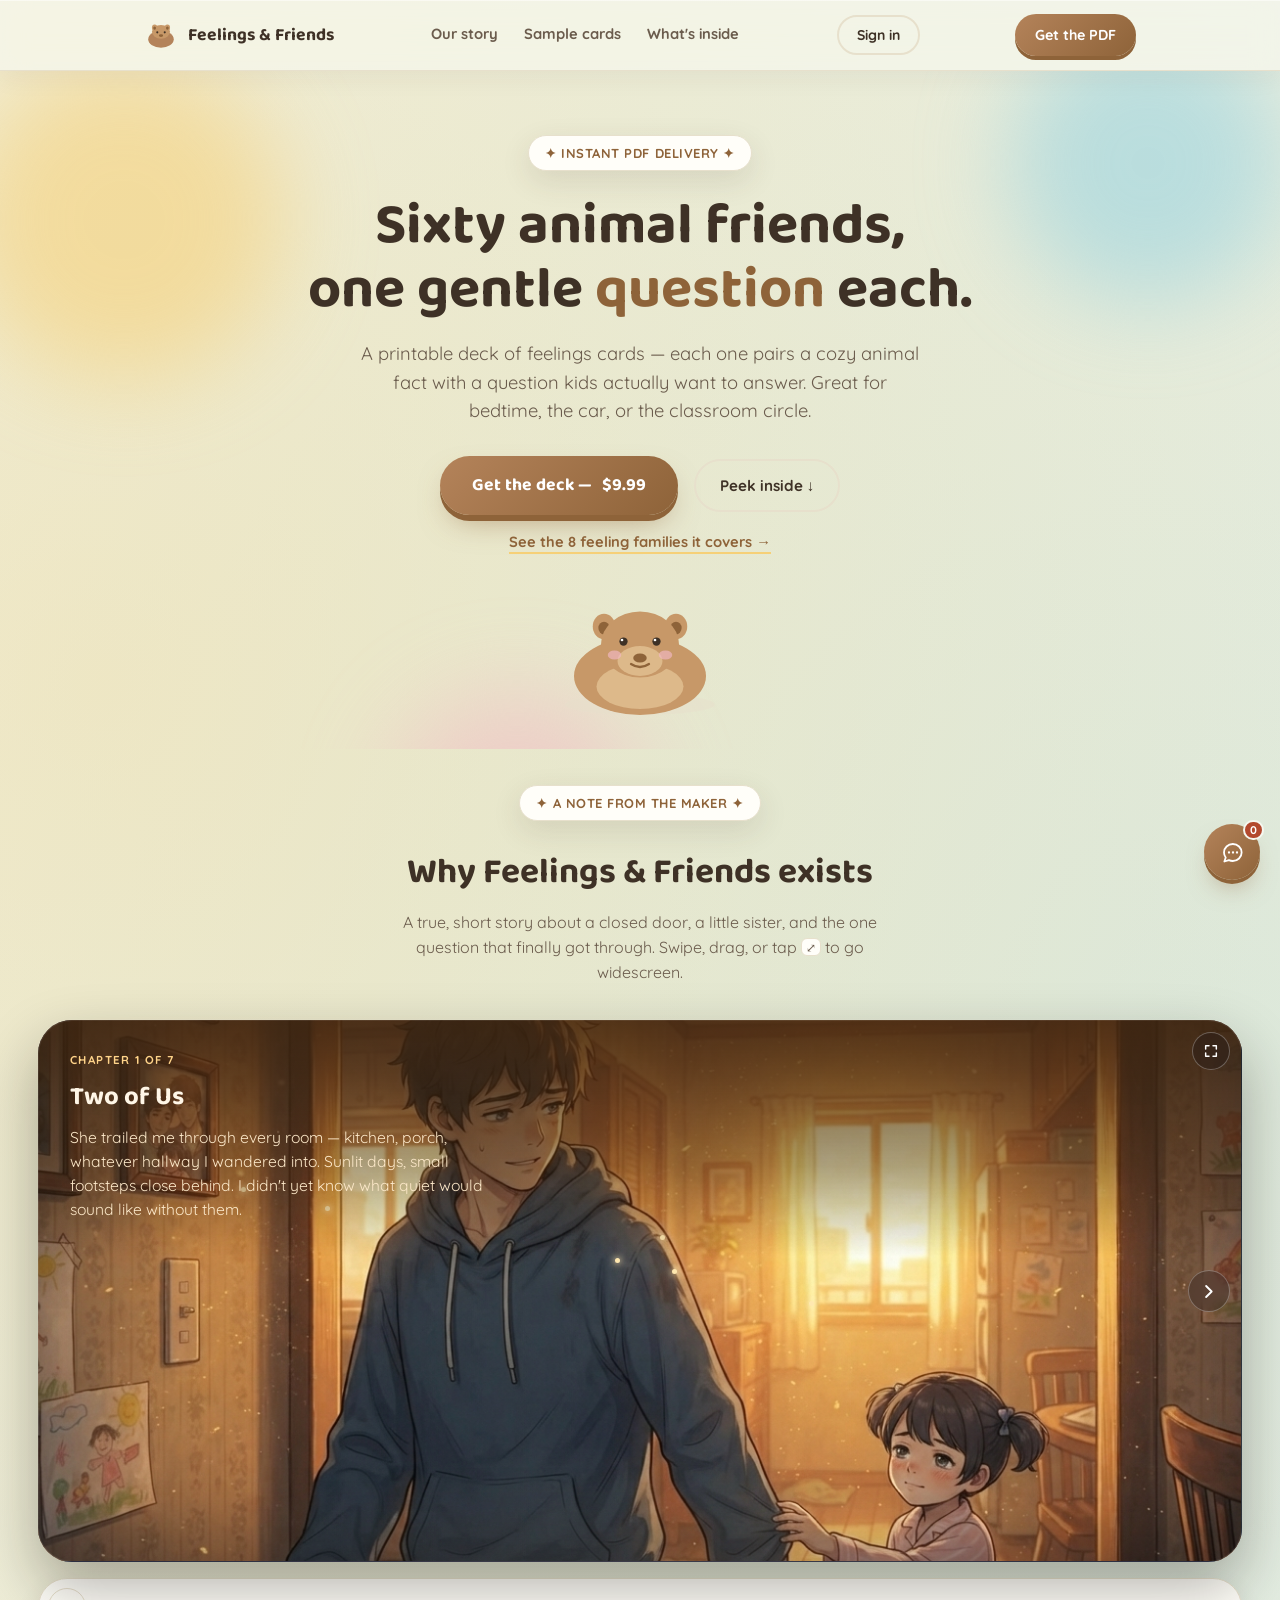
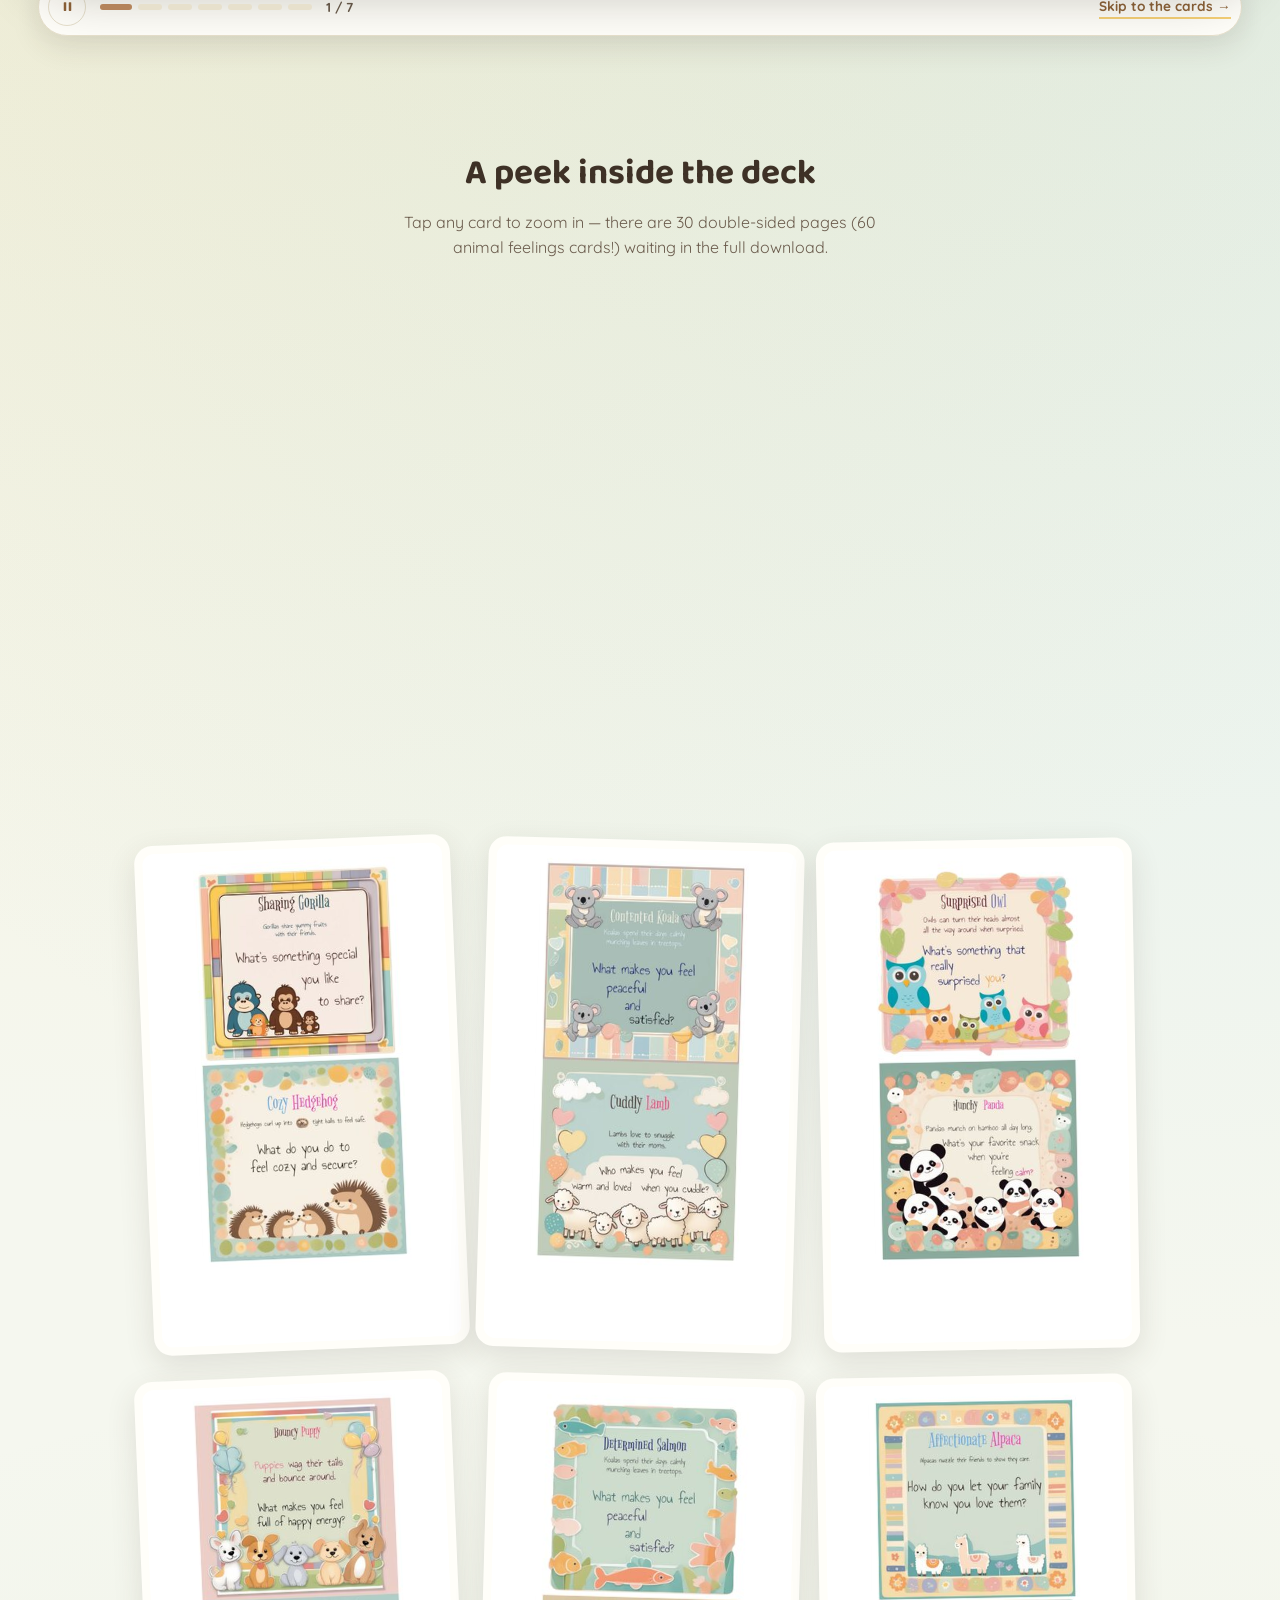
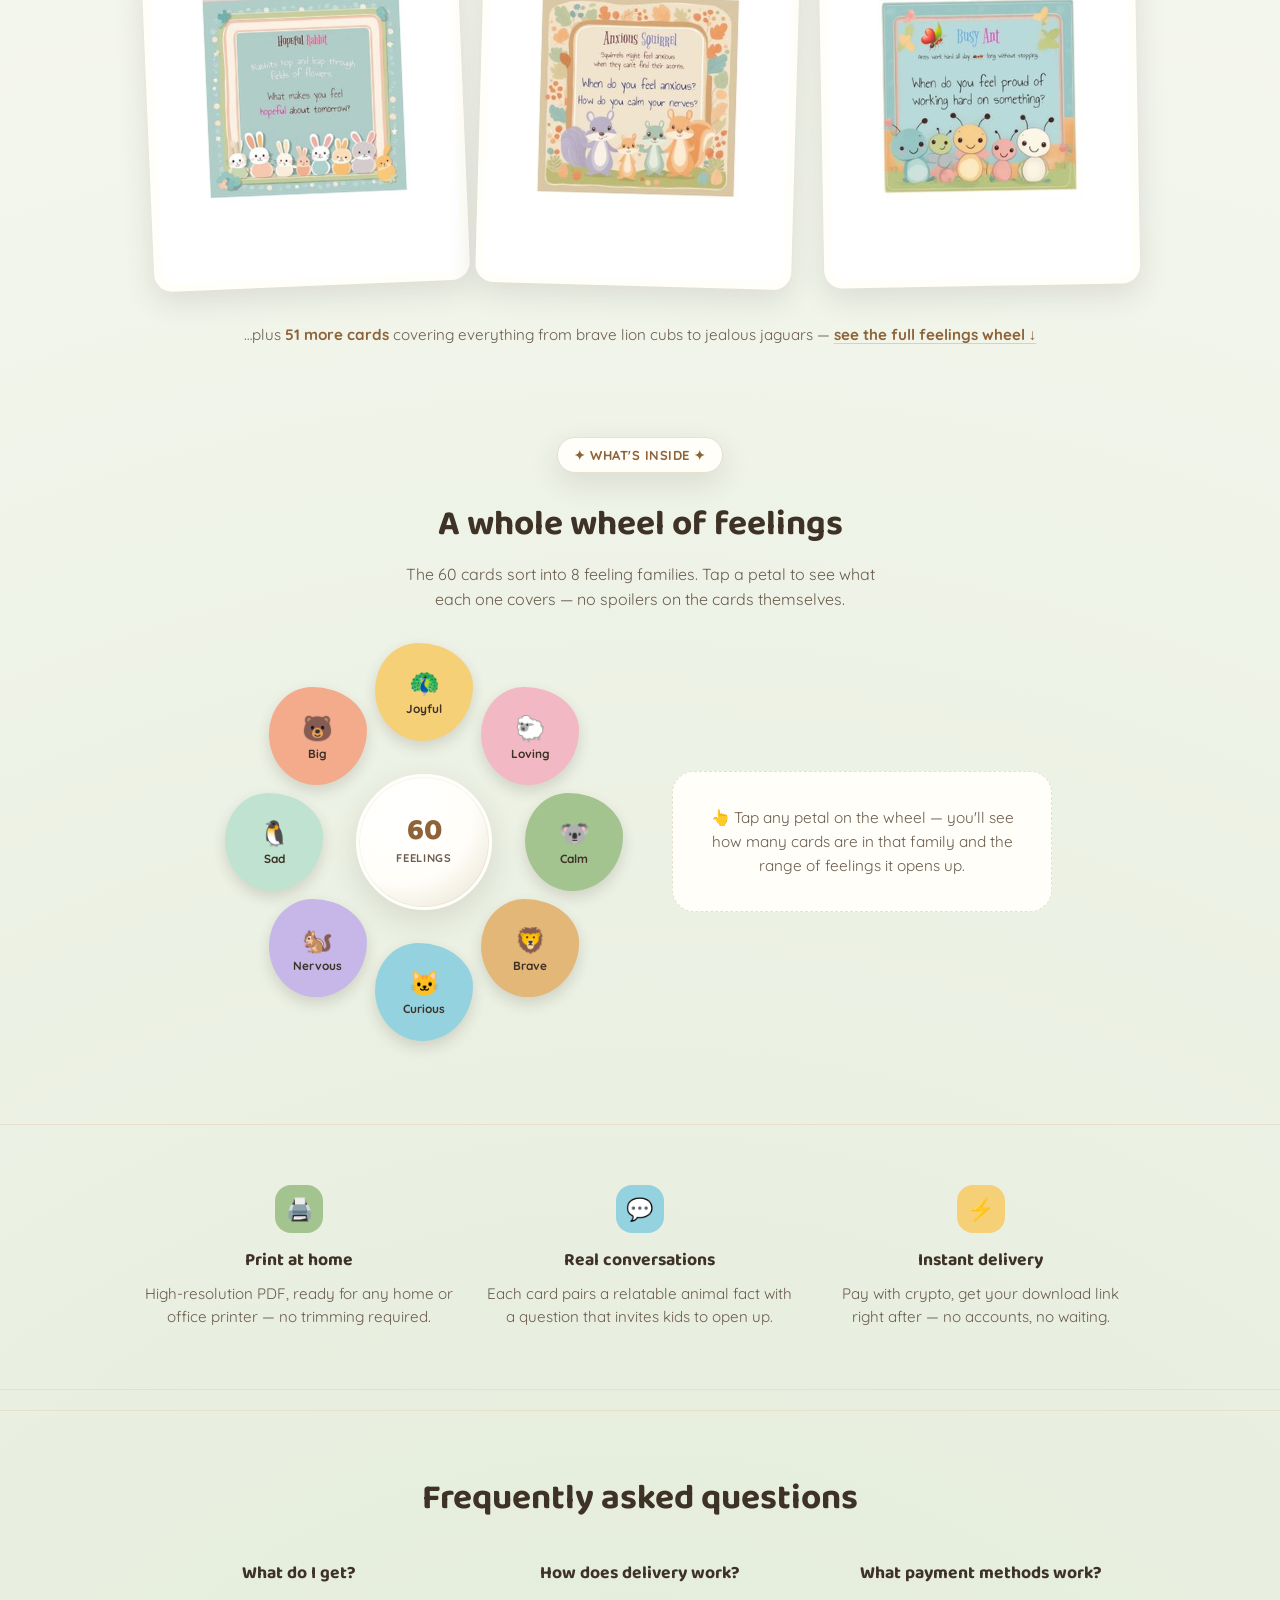
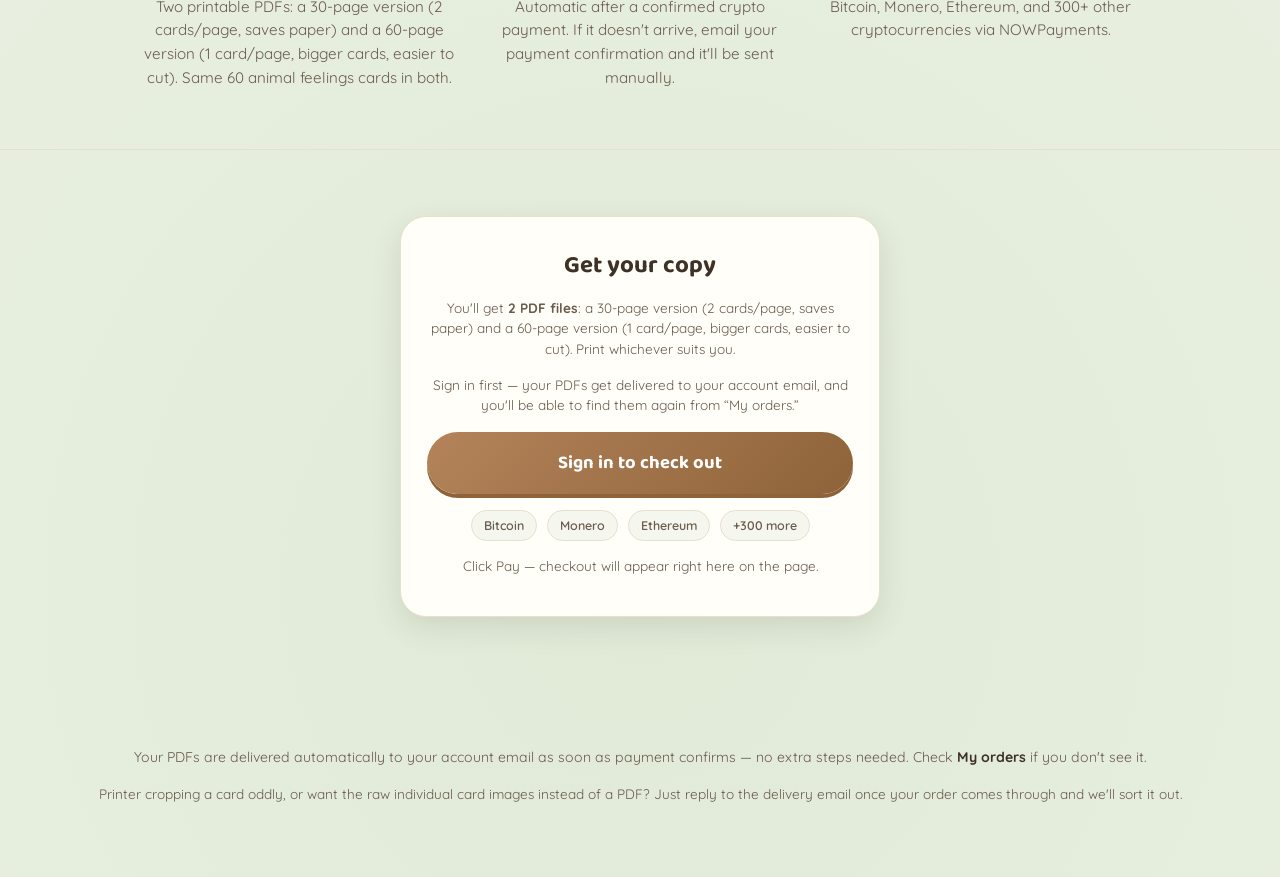
==== commit bbafbed5: "Add files via upload" ====
--- a/index.html
+++ b/index.html
@@ -467,28 +467,66 @@
 <!-- Support chat: logged-in buyers only. Hidden by default (both the
      `hidden` attribute here AND support.js's own Account.isLoggedIn()
      check below gate visibility, so there's no flash of the launcher
-     before account.js has confirmed a session one way or the other). -->
+     before account.js has confirmed a session one way or the other).
+     Compact circular launcher (icon-only at every breakpoint — the label
+     still exists for screen readers / hover tooltip, just visually
+     hidden) rather than the old text pill, so it stays out of the way of
+     page content and the reCAPTCHA badge next to it. -->
 <button type="button" id="supportLauncher" class="support-launcher" hidden aria-haspopup="dialog" aria-expanded="false" aria-controls="supportPanel">
-  <span class="support-launcher-icon" aria-hidden="true">💬</span>
+  <span class="support-launcher-icon" aria-hidden="true">
+    <svg viewBox="0 0 24 24" fill="none" xmlns="http://www.w3.org/2000/svg">
+      <path d="M4 12.5C4 7.80558 7.94809 4 12.8125 4C17.6769 4 21.625 7.80558 21.625 12.5C21.625 17.1944 17.6769 21 12.8125 21C11.4076 21 10.0795 20.6857 8.90625 20.125L4.375 21.5L5.71875 17.4375C4.65029 16.0234 4 14.3391 4 12.5Z" stroke="currentColor" stroke-width="1.8" stroke-linecap="round" stroke-linejoin="round"/>
+      <circle cx="9" cy="12.5" r="1.15" fill="currentColor"/>
+      <circle cx="13" cy="12.5" r="1.15" fill="currentColor"/>
+      <circle cx="17" cy="12.5" r="1.15" fill="currentColor"/>
+    </svg>
+  </span>
   <span id="supportLauncherLabel" class="support-launcher-label"></span>
   <span id="supportBadge" class="support-badge" hidden>0</span>
 </button>
 
+<div class="support-backdrop" id="supportBackdrop" hidden></div>
+
 <div class="support-panel" id="supportPanel" role="dialog" aria-modal="false" aria-label="Support chat" aria-hidden="true" hidden>
+  <div class="support-panel-grabber" aria-hidden="true"><span></span></div>
   <div class="support-panel-header">
-    <div>
-      <h3 id="supportPanelTitle"></h3>
-      <p class="support-panel-subtitle" id="supportPanelSubtitle"></p>
-    </div>
-    <button type="button" class="support-close" id="supportClose" aria-label="Close chat">✕</button>
-  </div>
-
-  <div class="support-messages" id="supportMessages" role="log" aria-live="polite" aria-relevant="additions"></div>
+    <div class="support-panel-heading">
+      <span class="support-avatar" aria-hidden="true">
+        <svg viewBox="0 0 24 24" fill="none" xmlns="http://www.w3.org/2000/svg">
+          <path d="M4 12.5C4 7.80558 7.94809 4 12.8125 4C17.6769 4 21.625 7.80558 21.625 12.5C21.625 17.1944 17.6769 21 12.8125 21C11.4076 21 10.0795 20.6857 8.90625 20.125L4.375 21.5L5.71875 17.4375C4.65029 16.0234 4 14.3391 4 12.5Z" stroke="currentColor" stroke-width="1.8" stroke-linecap="round" stroke-linejoin="round"/>
+        </svg>
+        <span class="support-avatar-dot" aria-hidden="true"></span>
+      </span>
+      <div>
+        <h3 id="supportPanelTitle"></h3>
+        <p class="support-panel-subtitle" id="supportPanelSubtitle"></p>
+      </div>
+    </div>
+    <button type="button" class="support-close" id="supportClose" aria-label="Close chat">
+      <svg viewBox="0 0 24 24" fill="none" xmlns="http://www.w3.org/2000/svg"><path d="M6 6L18 18M18 6L6 18" stroke="currentColor" stroke-width="2" stroke-linecap="round"/></svg>
+    </button>
+  </div>
+
+  <div class="support-messages-wrap">
+    <div class="support-messages" id="supportMessages" role="log" aria-live="polite" aria-relevant="additions"></div>
+    <button type="button" class="support-scroll-latest" id="supportScrollLatest" hidden>
+      <svg viewBox="0 0 24 24" fill="none" xmlns="http://www.w3.org/2000/svg"><path d="M12 5V19M12 19L6 13M12 19L18 13" stroke="currentColor" stroke-width="2" stroke-linecap="round" stroke-linejoin="round"/></svg>
+      <span id="supportScrollLatestLabel">New messages</span>
+    </button>
+  </div>
+
+  <div class="support-quick-replies" id="supportQuickReplies" hidden></div>
 
   <form class="support-form" id="supportForm">
     <label class="visually-hidden" for="supportInput">Message to support</label>
-    <textarea id="supportInput" class="support-input" rows="1" required></textarea>
-    <button type="submit" id="supportSendBtn" class="support-send"></button>
+    <div class="support-input-wrap">
+      <textarea id="supportInput" class="support-input" rows="1" required></textarea>
+      <span class="support-char-count" id="supportCharCount" hidden></span>
+    </div>
+    <button type="submit" id="supportSendBtn" class="support-send" aria-label="Send message">
+      <svg class="support-send-icon" viewBox="0 0 24 24" fill="none" xmlns="http://www.w3.org/2000/svg"><path d="M4.5 12L19.5 4.5L15 19.5L11 13L4.5 12Z" stroke="currentColor" stroke-width="1.8" stroke-linejoin="round"/></svg>
+      <span class="support-send-label" id="supportSendLabel"></span>
+    </button>
   </form>
   <p class="status-msg support-status" id="supportStatus" role="status"></p>
 </div>
--- a/css/styles.css
+++ b/css/styles.css
@@ -1210,97 +1210,197 @@
   .recaptcha-notice a{color:var(--ink-soft); text-decoration:underline;}
 
   /* ---------- Support chat (logged-in buyers only) ----------
-     A launcher pill (bottom-right) opens a docked panel — same visual
-     language as .auth-modal-panel (paper bg, pill radius, warm shadow)
-     but docked to a corner instead of centered, so it reads as "chat
-     widget" rather than another full-screen modal. Both stay hidden
-     until support.js confirms a logged-in session (see index.html's
-     `hidden` attribute + aria-hidden here — belt and suspenders). */
+     A compact circular launcher (bottom-right) opens either a docked
+     floating panel (desktop/tablet) or a full bottom sheet (phones) —
+     same visual language as the rest of the site (paper bg, warm brown
+     gradient, pill/rounded shapes, offset "pressed button" shadows) but
+     shaped like a chat widget rather than another full-screen modal.
+     Both launcher and panel stay hidden until support.js confirms a
+     logged-in session (see index.html's `hidden` attribute + aria-hidden
+     here — belt and suspenders). */
   .visually-hidden{
     position:absolute !important; width:1px; height:1px; padding:0; margin:-1px;
     overflow:hidden; clip:rect(0,0,0,0); white-space:nowrap; border:0;
   }
 
+  /* ---- launcher (FAB) ---- */
   .support-launcher{
-    position:fixed; right:20px; bottom:24px; z-index:130;
-    display:flex; align-items:center; gap:8px;
-    font-family:'Baloo 2', sans-serif; font-weight:700; font-size:.95rem;
+    position:fixed; right:20px; bottom:20px; z-index:130;
+    display:flex; align-items:center; justify-content:center;
+    width:56px; height:56px; padding:0;
     color:#fff;
     background:linear-gradient(135deg, var(--brown) 0%, var(--brown-deep) 100%);
-    border:none; border-radius:100px;
-    padding:13px 20px 13px 16px;
+    border:none; border-radius:50%;
     cursor:pointer;
-    box-shadow:0 4px 0 var(--brown-deep), 0 14px 30px -10px rgba(142,99,57,.55);
-    transition:transform .12s ease, box-shadow .12s ease;
-  }
-  .support-launcher:hover{transform:translateY(2px); box-shadow:0 2px 0 var(--brown-deep), 0 10px 22px -8px rgba(142,99,57,.55);}
-  .support-launcher-icon{font-size:1.15rem; line-height:1;}
+    box-shadow:0 4px 0 var(--brown-deep), 0 14px 26px -10px rgba(142,99,57,.55);
+    transition:transform .15s cubic-bezier(.2,.8,.25,1), box-shadow .15s ease;
+  }
+  .support-launcher-icon{width:24px; height:24px; display:flex;}
+  .support-launcher-icon svg{width:100%; height:100%;}
+  .support-launcher-label{
+    /* Kept in the DOM for assistive tech / title tooltip only — the
+       button itself is always icon-only, at every screen size, so it
+       never crowds the page or the reCAPTCHA badge next to it. */
+    position:absolute !important; width:1px; height:1px; padding:0; margin:-1px;
+    overflow:hidden; clip:rect(0,0,0,0); white-space:nowrap; border:0;
+  }
+  @media (hover:hover) and (pointer:fine){
+    .support-launcher:hover{transform:translateY(2px) scale(1.03); box-shadow:0 2px 0 var(--brown-deep), 0 10px 20px -8px rgba(142,99,57,.55);}
+  }
+  .support-launcher:active{transform:translateY(3px) scale(.97); box-shadow:0 1px 0 var(--brown-deep);}
+  .support-launcher[aria-expanded="true"]{transform:translateY(1px) scale(.96); box-shadow:0 2px 0 var(--brown-deep);}
+
   .support-badge{
-    position:absolute; top:-6px; right:-6px;
+    position:absolute; top:-4px; right:-4px;
     min-width:20px; height:20px; padding:0 5px;
     display:flex; align-items:center; justify-content:center;
     background:#B3492E; color:#fff;
-    font-family:'Quicksand', sans-serif; font-weight:700; font-size:.72rem;
-    border-radius:100px; border:2px solid var(--bg);
-  }
+    font-family:'Quicksand', sans-serif; font-weight:700; font-size:.7rem;
+    border-radius:100px; border:2.5px solid var(--bg);
+  }
+  @keyframes support-badge-pop{
+    0%{transform:scale(0);} 55%{transform:scale(1.25);} 100%{transform:scale(1);}
+  }
+  .support-badge-pop{animation:support-badge-pop .38s cubic-bezier(.2,.8,.25,1.3);}
+
   @media (max-width:480px){
-    .support-launcher{right:14px; bottom:14px; padding:12px 16px 12px 14px;}
-    .support-launcher-label{display:none;} /* icon-only pill on very small screens, avoids crowding the reCAPTCHA badge */
-  }
-
+    .support-launcher{right:14px; bottom:calc(14px + env(safe-area-inset-bottom, 0px)); width:50px; height:50px;}
+    .support-launcher-icon{width:22px; height:22px;}
+  }
+
+  /* ---- backdrop (mobile sheet only — JS only ever un-hides this
+     under the 640px breakpoint) ---- */
+  .support-backdrop{
+    position:fixed; inset:0; z-index:135;
+    background:rgba(30,22,14,.4);
+    animation:support-fade-in .18s ease;
+  }
+  .support-backdrop[hidden]{display:none;}
+  @keyframes support-fade-in{from{opacity:0;} to{opacity:1;}}
+
+  /* ---- panel ---- */
   .support-panel{
-    position:fixed; right:20px; bottom:24px; z-index:140;
-    width:min(380px, calc(100vw - 28px));
-    max-height:min(560px, calc(100vh - 48px));
+    position:fixed; right:20px; bottom:88px; z-index:140;
+    width:min(392px, calc(100vw - 28px));
+    max-height:min(600px, calc(100vh - 116px));
     display:flex; flex-direction:column;
     background:var(--paper);
     border:1px solid var(--line);
-    border-radius:22px;
-    box-shadow:0 30px 60px rgba(0,0,0,.28);
-    animation:pop-in .22s cubic-bezier(.2,.8,.25,1.15);
+    border-radius:24px;
+    box-shadow:0 30px 60px rgba(0,0,0,.25);
+    animation:support-pop-in .22s cubic-bezier(.2,.8,.25,1.15);
+    overflow:hidden;
   }
   .support-panel[hidden]{display:none;}
-  @media (max-width:480px){
-    .support-panel{right:14px; left:14px; bottom:14px; width:auto;}
+  @keyframes support-pop-in{
+    from{opacity:0; transform:translateY(14px) scale(.97);}
+    to{opacity:1; transform:translateY(0) scale(1);}
+  }
+  .support-panel-grabber{display:none;}
+
+  @media (max-width:640px){
+    .support-panel{
+      right:0; left:0; bottom:0; top:auto;
+      width:100%;
+      height:min(86vh, 720px);
+      max-height:none;
+      border-radius:22px 22px 0 0;
+      padding-bottom:env(safe-area-inset-bottom, 0px);
+      animation:support-slide-up .26s cubic-bezier(.16,.9,.28,1);
+    }
+    @keyframes support-slide-up{
+      from{transform:translateY(100%);} to{transform:translateY(0);}
+    }
+    .support-panel-grabber{
+      display:flex; justify-content:center; padding:10px 0 2px; flex:none;
+    }
+    .support-panel-grabber span{width:36px; height:4px; border-radius:100px; background:var(--line);}
+  }
+  @media (prefers-reduced-motion: reduce){
+    .support-panel{animation:none;}
+    .support-backdrop{animation:none;}
   }
 
   .support-panel-header{
     display:flex; align-items:flex-start; justify-content:space-between; gap:10px;
-    padding:18px 18px 12px;
+    padding:14px 16px 12px; flex:none;
     border-bottom:1px solid var(--line);
   }
-  .support-panel-header h3{font-family:'Baloo 2', sans-serif; font-size:1.1rem; color:var(--brown-deep); margin:0;}
-  .support-panel-subtitle{margin:2px 0 0; font-size:.82rem; color:var(--ink-soft);}
+  .support-panel-heading{display:flex; align-items:center; gap:11px; min-width:0;}
+  .support-avatar{
+    position:relative; flex:none;
+    width:38px; height:38px; border-radius:50%;
+    display:flex; align-items:center; justify-content:center;
+    background:linear-gradient(135deg, var(--tan) 0%, var(--brown) 100%);
+    color:#fff;
+  }
+  .support-avatar svg{width:19px; height:19px;}
+  .support-avatar-dot{
+    position:absolute; right:-1px; bottom:-1px;
+    width:11px; height:11px; border-radius:50%;
+    background:#5D9B62; border:2px solid var(--paper);
+  }
+  .support-panel-header h3{font-family:'Baloo 2', sans-serif; font-size:1.05rem; color:var(--brown-deep); margin:0; line-height:1.2;}
+  .support-panel-subtitle{margin:1px 0 0; font-size:.78rem; color:var(--ink-soft);}
   .support-close{
-    flex:none; width:32px; height:32px; border-radius:50%;
+    flex:none; width:36px; height:36px; border-radius:50%;
     background:var(--bg); color:var(--ink-soft); border:none;
-    font-size:1rem; line-height:1; cursor:pointer;
+    cursor:pointer;
     display:flex; align-items:center; justify-content:center;
-  }
+    transition:background .12s ease, color .12s ease;
+  }
+  .support-close svg{width:16px; height:16px;}
   .support-close:hover{background:var(--line); color:var(--ink);}
-
+  .support-close:active{transform:scale(.92);}
+
+  /* ---- messages ---- */
+  .support-messages-wrap{position:relative; flex:1; min-height:0; display:flex;}
   .support-messages{
-    flex:1; min-height:120px; overflow-y:auto;
-    padding:16px 18px;
-    display:flex; flex-direction:column; gap:10px;
-  }
+    flex:1; min-height:120px; overflow-y:auto; overscroll-behavior:contain;
+    -webkit-overflow-scrolling:touch;
+    padding:14px 16px;
+    display:flex; flex-direction:column; gap:3px;
+    scrollbar-width:thin; scrollbar-color:var(--line) transparent;
+  }
+  .support-messages::-webkit-scrollbar{width:6px;}
+  .support-messages::-webkit-scrollbar-thumb{background:var(--line); border-radius:100px;}
+
   .support-empty{
     margin:auto; text-align:center; color:var(--ink-soft); font-size:.88rem;
-    max-width:26ch;
-  }
+    max-width:26ch; padding:0 6px;
+  }
+
+  .support-day-sep{
+    display:flex; align-items:center; justify-content:center;
+    margin:12px 0 6px; gap:0;
+  }
+  .support-day-sep span{
+    font-family:'Quicksand', sans-serif; font-weight:700; font-size:.68rem;
+    letter-spacing:.03em; text-transform:uppercase;
+    color:var(--ink-soft); background:var(--bg);
+    border-radius:100px; padding:4px 12px;
+  }
+
   .support-msg{
-    max-width:82%;
-    padding:10px 14px;
+    max-width:84%;
+    padding:9px 13px;
     border-radius:16px;
     font-size:.9rem; line-height:1.42;
-    white-space:pre-wrap; word-break:break-word;
-  }
+    margin-top:8px;
+    animation:support-msg-in .16s ease;
+  }
+  .support-msg-grouped{margin-top:2px;}
+  @keyframes support-msg-in{
+    from{opacity:0; transform:translateY(4px);} to{opacity:1; transform:translateY(0);}
+  }
+  .support-msg-text{display:block; white-space:pre-wrap; word-break:break-word;}
   .support-msg-user{
     align-self:flex-end;
     background:linear-gradient(135deg, var(--brown) 0%, var(--brown-deep) 100%);
     color:#fff;
     border-bottom-right-radius:5px;
   }
+  .support-msg-user.support-msg-grouped{border-bottom-right-radius:5px; border-top-right-radius:5px;}
   .support-msg-support{
     align-self:flex-start;
     background:var(--bg);
@@ -1308,36 +1408,95 @@
     border:1px solid var(--line);
     border-bottom-left-radius:5px;
   }
+  .support-msg-support.support-msg-grouped{border-bottom-left-radius:5px; border-top-left-radius:5px;}
+  .support-msg-pending{opacity:.62;}
   .support-msg-meta{
-    font-size:.68rem; opacity:.7; margin-top:4px; display:block;
-  }
-
+    font-size:.66rem; opacity:.7; margin-top:4px; display:block;
+  }
+
+  .support-scroll-latest{
+    position:absolute; left:50%; bottom:12px; transform:translateX(-50%);
+    display:flex; align-items:center; gap:6px;
+    background:var(--ink); color:#fff;
+    border:none; border-radius:100px; padding:8px 14px 8px 10px;
+    font-family:'Quicksand', sans-serif; font-weight:700; font-size:.76rem;
+    cursor:pointer; box-shadow:0 8px 18px -6px rgba(0,0,0,.35);
+    animation:support-pop-in .18s cubic-bezier(.2,.8,.25,1.15);
+  }
+  .support-scroll-latest[hidden]{display:none;}
+  .support-scroll-latest svg{width:14px; height:14px;}
+
+  /* ---- quick reply chips (empty state only) ---- */
+  .support-quick-replies{padding:0 16px 12px; flex:none;}
+  .support-quick-replies[hidden]{display:none;}
+  .support-quick-replies-label{
+    display:block; font-family:'Quicksand', sans-serif; font-weight:700; font-size:.7rem;
+    letter-spacing:.03em; text-transform:uppercase; color:var(--ink-soft);
+    margin:0 0 8px;
+  }
+  .support-quick-replies-row{display:flex; flex-wrap:wrap; gap:7px;}
+  .support-chip{
+    font-family:'Quicksand', sans-serif; font-weight:600; font-size:.8rem;
+    color:var(--brown-deep);
+    background:var(--paper); border:1.5px solid var(--line); border-radius:100px;
+    padding:8px 13px; cursor:pointer;
+    transition:background .12s ease, border-color .12s ease, transform .12s ease;
+  }
+  @media (hover:hover) and (pointer:fine){
+    .support-chip:hover{background:var(--bg); border-color:var(--brown);}
+  }
+  .support-chip:active{transform:scale(.96);}
+
+  /* ---- composer ---- */
   .support-form{
     display:flex; align-items:flex-end; gap:8px;
-    padding:12px 14px; border-top:1px solid var(--line);
-  }
+    padding:12px 14px; border-top:1px solid var(--line); flex:none;
+  }
+  .support-input-wrap{flex:1; position:relative; display:flex;}
   .support-input{
     flex:1; resize:none;
-    font-family:'Quicksand', sans-serif; font-size:.92rem; color:var(--ink);
-    background:var(--bg); border:1px solid var(--line); border-radius:16px;
-    padding:10px 14px; max-height:110px;
+    font-family:'Quicksand', sans-serif; font-size:1rem; color:var(--ink);
+    background:var(--bg); border:1px solid var(--line); border-radius:18px;
+    padding:11px 14px; max-height:110px;
   }
   .support-input:focus-visible{outline:3px solid var(--brown); outline-offset:2px;}
+  .support-char-count{
+    position:absolute; right:10px; bottom:-18px;
+    font-family:'Quicksand', sans-serif; font-size:.68rem; color:var(--ink-soft);
+  }
+  .support-char-count[hidden]{display:none;}
+  .support-char-count-over{color:#B3492E; font-weight:700;}
+
   .support-send{
-    flex:none;
-    font-family:'Baloo 2', sans-serif; font-weight:700; font-size:.88rem;
+    flex:none; position:relative;
+    width:44px; height:44px; padding:0;
     color:#fff;
     background:linear-gradient(135deg, var(--brown) 0%, var(--brown-deep) 100%);
-    border:none; border-radius:100px;
-    padding:11px 18px;
+    border:none; border-radius:50%;
     cursor:pointer;
+    display:flex; align-items:center; justify-content:center;
     box-shadow:0 3px 0 var(--brown-deep);
     transition:transform .12s ease, box-shadow .12s ease, opacity .12s ease;
   }
-  .support-send:hover{transform:translateY(2px); box-shadow:0 1px 0 var(--brown-deep);}
+  .support-send-icon{width:18px; height:18px; transition:transform .15s ease;}
+  .support-send-label{
+    position:absolute !important; width:1px; height:1px; padding:0; margin:-1px;
+    overflow:hidden; clip:rect(0,0,0,0); white-space:nowrap; border:0;
+  }
+  @media (hover:hover) and (pointer:fine){
+    .support-send:hover{transform:translateY(2px); box-shadow:0 1px 0 var(--brown-deep);}
+  }
+  .support-send:active{transform:translateY(3px); box-shadow:none;}
   .support-send:disabled{opacity:.6; cursor:not-allowed; transform:none; box-shadow:0 3px 0 var(--brown-deep);}
-  .support-status{padding:0 18px 12px; margin:0;}
-
+  @keyframes support-spin{to{transform:rotate(360deg);}}
+  .support-send-busy .support-send-icon{animation:support-spin .7s linear infinite;}
   @media (prefers-reduced-motion: reduce){
-    .support-panel{animation:none;}
-  }
+    .support-send-busy .support-send-icon{animation:none;}
+  }
+
+  .support-status{padding:0 16px 12px; margin:0; flex:none;}
+
+  /* Prevent the page from scrolling behind an open mobile sheet. */
+  body.support-scroll-lock{overflow:hidden;}
+
+
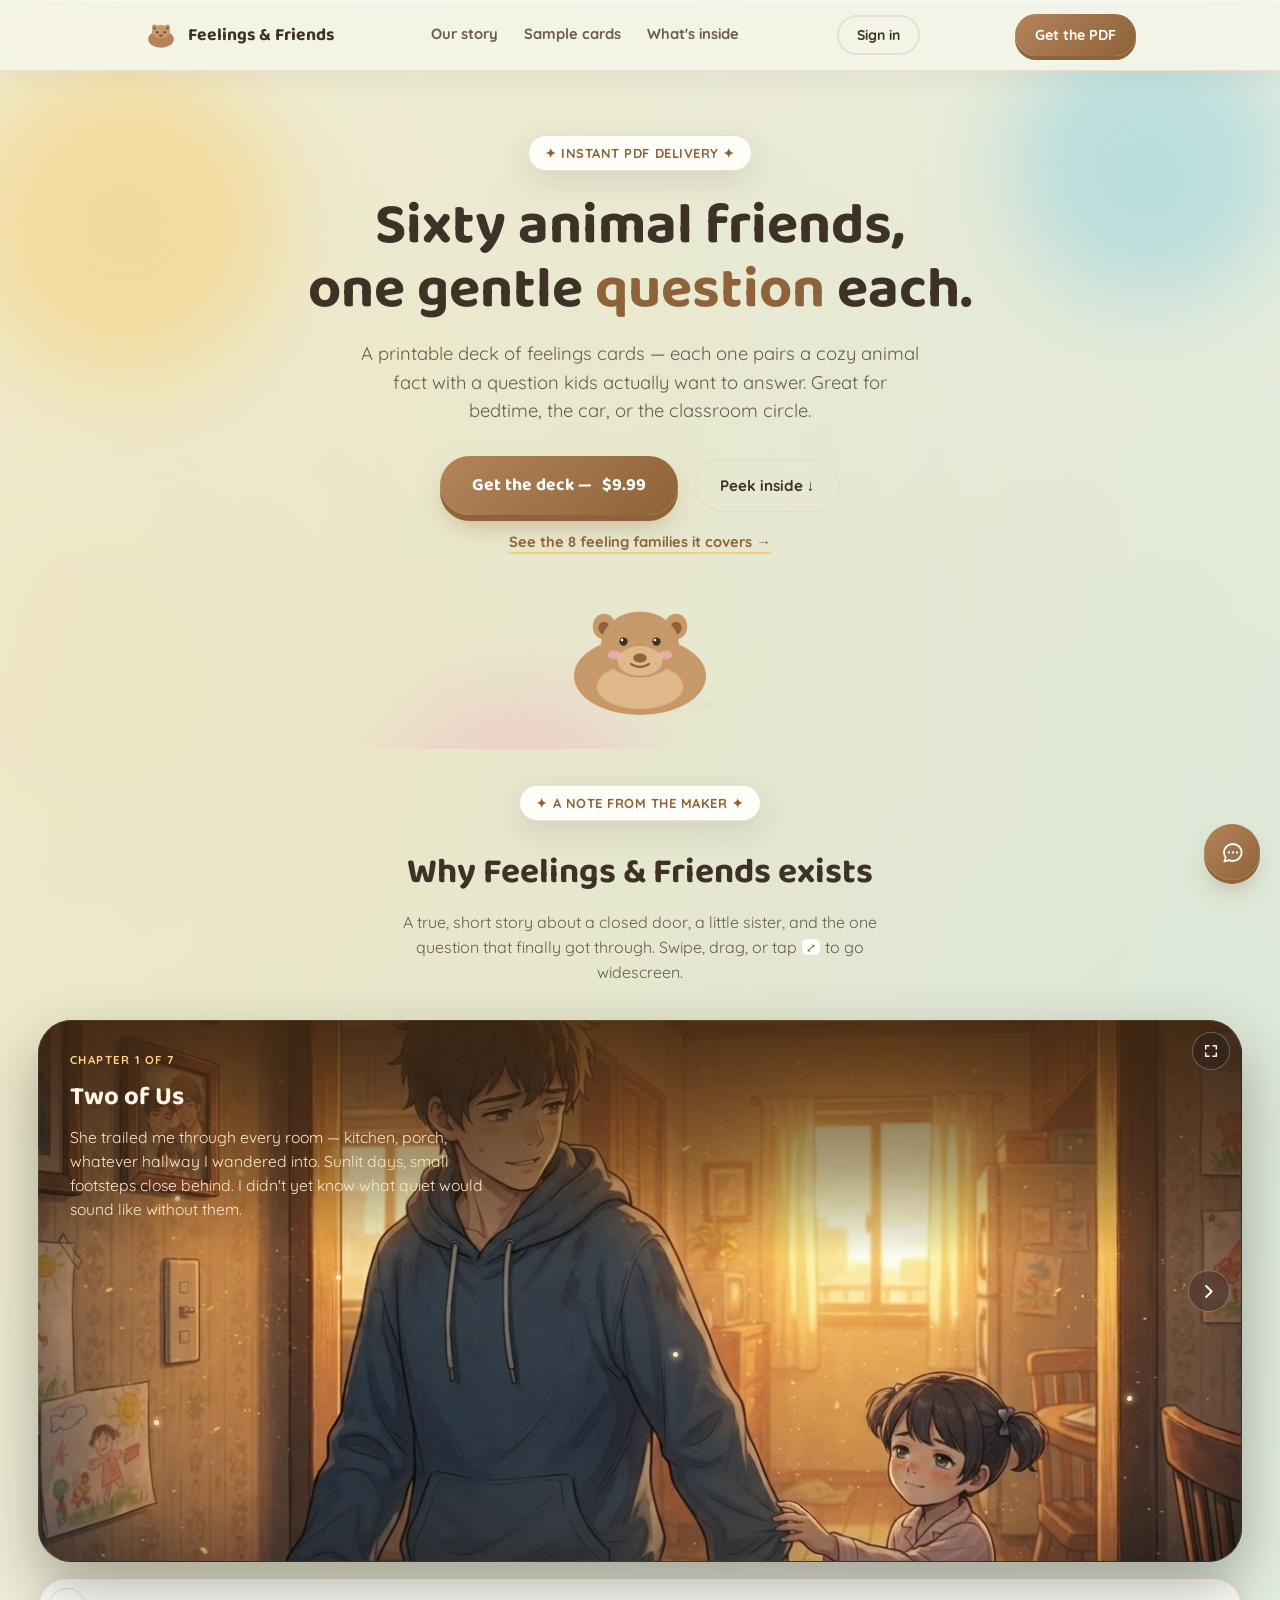
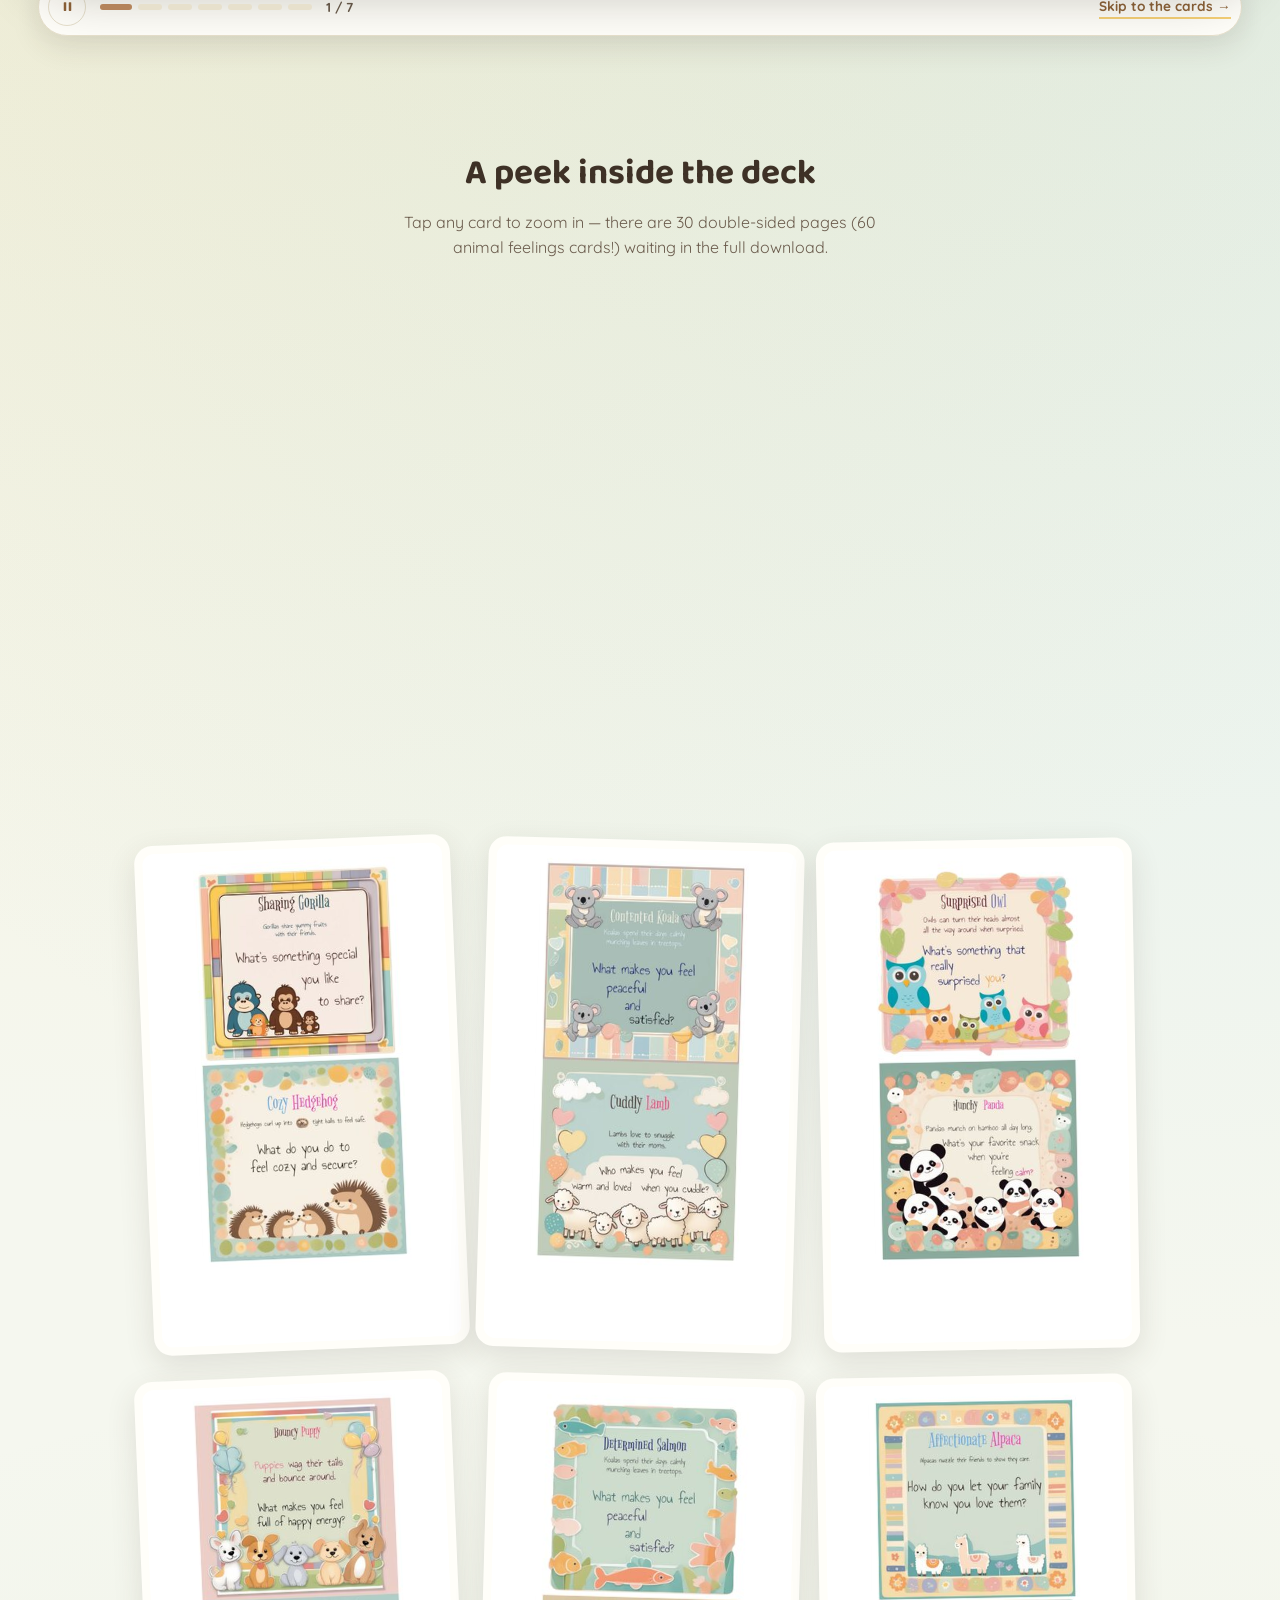
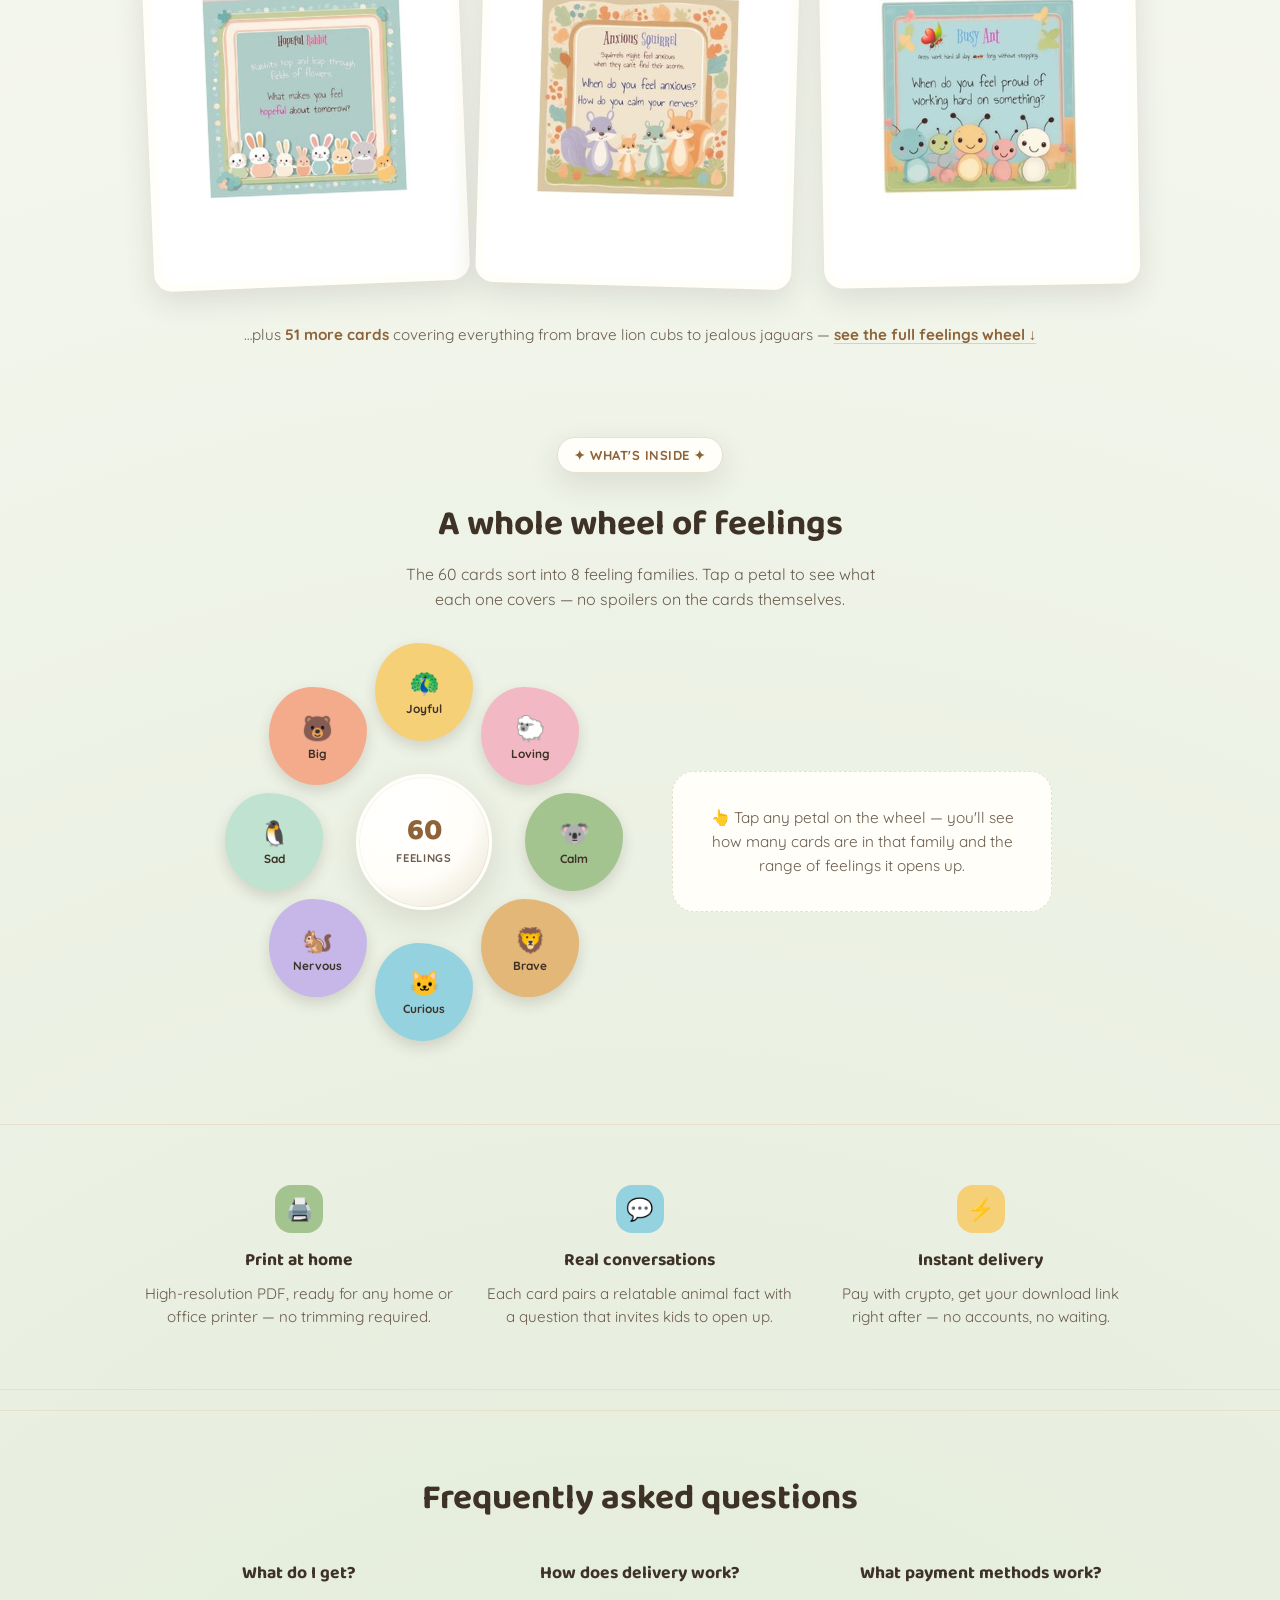
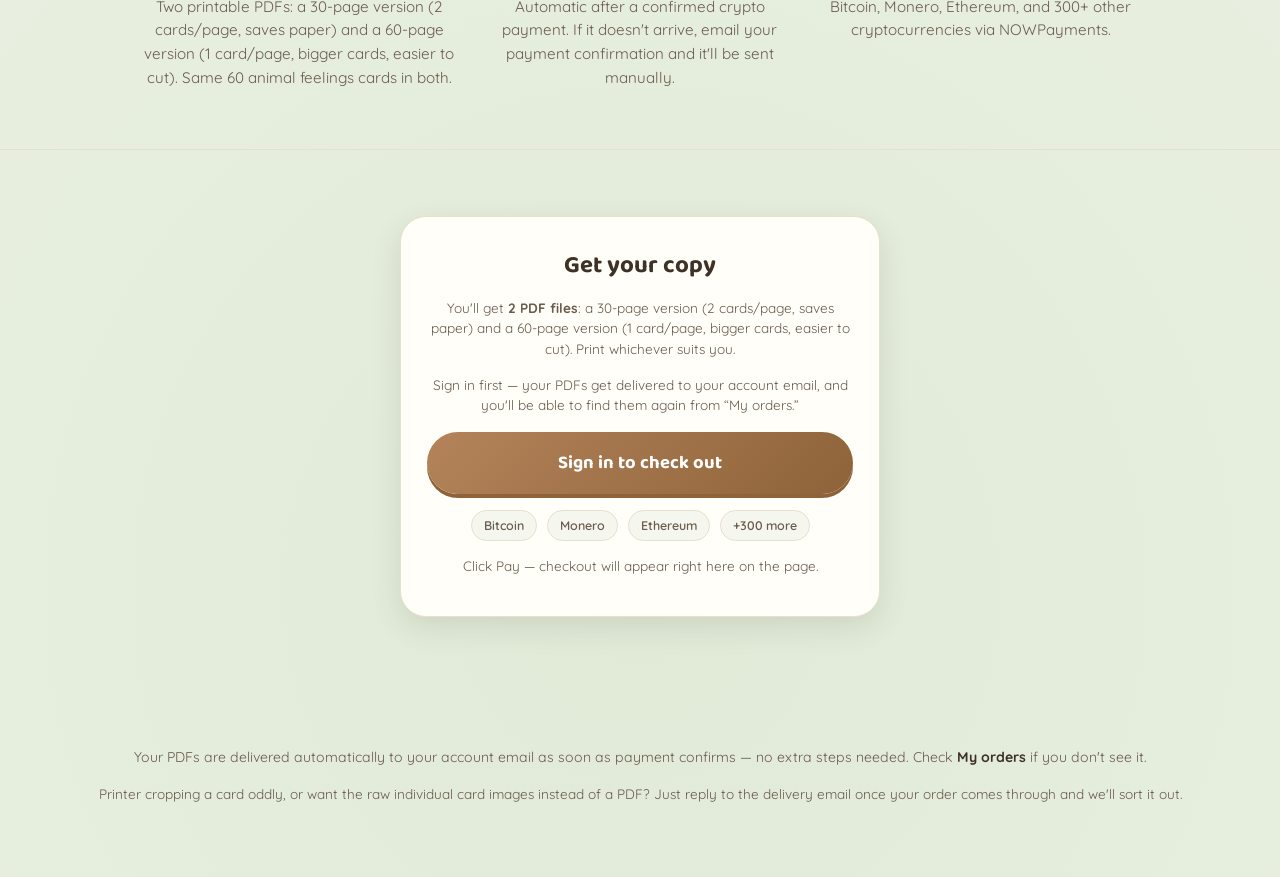
==== commit 778285c0: "add attachment support and emoji selector" ====
--- a/index.html
+++ b/index.html
@@ -517,10 +517,41 @@
 
   <div class="support-quick-replies" id="supportQuickReplies" hidden></div>
 
+  <!-- Preview of an image staged (via paste or drag-drop) but not yet
+       sent — populated/emptied by support.js. Never pre-filled server
+       side; purely a client-side staging area. -->
+  <div class="support-attach-preview" id="supportAttachPreview" hidden>
+    <img id="supportAttachPreviewImg" alt="Image attached to your message">
+    <button type="button" class="support-attach-remove" id="supportAttachRemove" aria-label="Remove attached image">
+      <svg viewBox="0 0 24 24" fill="none" xmlns="http://www.w3.org/2000/svg"><path d="M6 6L18 18M18 6L6 18" stroke="currentColor" stroke-width="2" stroke-linecap="round"/></svg>
+    </button>
+  </div>
+
+  <!-- Drop target overlay, shown only while a file is being dragged over
+       the panel (see support.js's dragenter/dragover handling). -->
+  <div class="support-drop-hint" id="supportDropHint" aria-hidden="true">
+    <span id="supportDropHintLabel">Drop image to attach</span>
+  </div>
+
   <form class="support-form" id="supportForm">
     <label class="visually-hidden" for="supportInput">Message to support</label>
+    <input type="file" id="supportFileInput" class="visually-hidden" accept="image/jpeg,image/png,image/webp">
+
+    <div class="support-composer-tools">
+      <button type="button" id="supportAttachBtn" class="support-tool-btn" aria-label="Attach an image">
+        <svg viewBox="0 0 24 24" fill="none" xmlns="http://www.w3.org/2000/svg"><path d="M8 12L15.5 4.5C16.9 3.1 19.1 3.1 20.5 4.5C21.9 5.9 21.9 8.1 20.5 9.5L12 18C10.6 19.4 8.4 19.4 7 18C5.6 16.6 5.6 14.4 7 13L14.5 5.5" stroke="currentColor" stroke-width="1.7" stroke-linecap="round" stroke-linejoin="round"/></svg>
+      </button>
+
+      <div class="support-emoji-wrap">
+        <button type="button" id="supportEmojiBtn" class="support-tool-btn" aria-label="Add an emoji" aria-haspopup="true" aria-expanded="false" aria-controls="supportEmojiPopover">
+          <svg viewBox="0 0 24 24" fill="none" xmlns="http://www.w3.org/2000/svg"><circle cx="12" cy="12" r="8.2" stroke="currentColor" stroke-width="1.7"/><path d="M8.7 14.2C9.4 15.6 10.6 16.4 12 16.4C13.4 16.4 14.6 15.6 15.3 14.2" stroke="currentColor" stroke-width="1.7" stroke-linecap="round"/><circle cx="9.3" cy="10" r="1.05" fill="currentColor"/><circle cx="14.7" cy="10" r="1.05" fill="currentColor"/></svg>
+        </button>
+        <div class="support-emoji-popover" id="supportEmojiPopover" role="menu" aria-label="Emoji picker" hidden></div>
+      </div>
+    </div>
+
     <div class="support-input-wrap">
-      <textarea id="supportInput" class="support-input" rows="1" required></textarea>
+      <textarea id="supportInput" class="support-input" rows="1"></textarea>
       <span class="support-char-count" id="supportCharCount" hidden></span>
     </div>
     <button type="submit" id="supportSendBtn" class="support-send" aria-label="Send message">
--- a/css/styles.css
+++ b/css/styles.css
@@ -1258,6 +1258,17 @@
     font-family:'Quicksand', sans-serif; font-weight:700; font-size:.7rem;
     border-radius:100px; border:2.5px solid var(--bg);
   }
+  /* `.support-badge{display:flex}` above and the browser's built-in
+     `[hidden]{display:none}` are the same specificity (0-1-0 each), and
+     an author stylesheet rule always wins over the user-agent default at
+     equal specificity — so without this line, setting badge.hidden=true
+     in support.js visually did nothing: the badge stayed on screen
+     showing whatever count it last had (stuck on "9+" after opening and
+     reading the chat, only looking "gone" after a full reload reset its
+     DOM back to the markup default). This selector is one level more
+     specific (0-2-0), so it correctly wins and the hidden attribute
+     actually hides the element again. */
+  .support-badge[hidden]{display:none;}
   @keyframes support-badge-pop{
     0%{transform:scale(0);} 55%{transform:scale(1.25);} 100%{transform:scale(1);}
   }
@@ -1394,6 +1405,11 @@
     from{opacity:0; transform:translateY(4px);} to{opacity:1; transform:translateY(0);}
   }
   .support-msg-text{display:block; white-space:pre-wrap; word-break:break-word;}
+  .support-msg-img{
+    display:block; max-width:100%; max-height:220px;
+    border-radius:10px; object-fit:cover;
+  }
+  .support-msg-img + .support-msg-text{margin-top:6px;}
   .support-msg-user{
     align-self:flex-end;
     background:linear-gradient(135deg, var(--brown) 0%, var(--brown-deep) 100%);
@@ -1496,6 +1512,99 @@
 
   .support-status{padding:0 16px 12px; margin:0; flex:none;}
 
+  /* ---- image attachment: staged preview above the composer ---- */
+  .support-attach-preview{
+    display:flex; align-items:center; gap:10px;
+    margin:0 14px 10px; padding:8px; flex:none;
+    background:var(--bg); border:1px solid var(--line); border-radius:14px;
+  }
+  .support-attach-preview[hidden]{display:none;}
+  .support-attach-preview img{
+    width:48px; height:48px; object-fit:cover; border-radius:9px; flex:none;
+  }
+  .support-attach-remove{
+    margin-left:auto; flex:none;
+    width:28px; height:28px; padding:0;
+    display:flex; align-items:center; justify-content:center;
+    background:var(--paper); border:1px solid var(--line); border-radius:50%;
+    color:var(--ink-soft); cursor:pointer;
+  }
+  .support-attach-remove svg{width:14px; height:14px;}
+  @media (hover:hover) and (pointer:fine){
+    .support-attach-remove:hover{color:var(--ink); border-color:var(--brown);}
+  }
+
+  /* ---- composer tool buttons: attach + emoji ---- */
+  .support-composer-tools{display:flex; align-items:flex-end; gap:2px; flex:none;}
+  .support-tool-btn{
+    flex:none; width:40px; height:44px; padding:0;
+    display:flex; align-items:center; justify-content:center;
+    background:none; border:none; color:var(--ink-soft); cursor:pointer;
+    border-radius:12px; transition:color .12s ease, background .12s ease;
+  }
+  .support-tool-btn svg{width:20px; height:20px;}
+  @media (hover:hover) and (pointer:fine){
+    .support-tool-btn:hover{color:var(--brown-deep); background:var(--bg);}
+  }
+  .support-tool-btn:active{background:var(--bg);}
+  .support-tool-btn:disabled{opacity:.5; cursor:not-allowed;}
+  .support-tool-btn[aria-expanded="true"]{color:var(--brown-deep); background:var(--bg);}
+
+  /* ---- emoji picker ---- */
+  .support-emoji-wrap{position:relative;}
+  .support-emoji-popover{
+    position:absolute; left:0; bottom:calc(100% + 8px); z-index:5;
+    /* Clamped so it can never overflow a narrow phone viewport — anchored
+       to the button itself rather than repositioned into a separate
+       full-width bar, which keeps the positioning math simple and
+       reliable at every breakpoint instead of depending on which
+       ancestor happens to be the containing block. */
+    width:min(236px, calc(100vw - 56px));
+    max-height:min(210px, 40vh); overflow-y:auto;
+    display:grid; grid-template-columns:repeat(6, 1fr); gap:2px;
+    padding:8px; background:var(--paper); border:1px solid var(--line);
+    border-radius:16px; box-shadow:0 14px 30px -10px rgba(0,0,0,.28);
+    animation:support-pop-in .16s cubic-bezier(.2,.8,.25,1.15);
+  }
+  .support-emoji-popover[hidden]{display:none;}
+  .support-emoji-option{
+    width:100%; aspect-ratio:1; padding:0;
+    display:flex; align-items:center; justify-content:center;
+    font-size:1.15rem; line-height:1; background:none; border:none;
+    border-radius:9px; cursor:pointer;
+  }
+  @media (hover:hover) and (pointer:fine){
+    .support-emoji-option:hover{background:var(--bg);}
+  }
+  .support-emoji-option:active{background:var(--bg); transform:scale(.92);}
+
+  /* ---- drag-and-drop overlay, shown only while dragging a file over the panel ---- */
+  .support-drop-hint{
+    position:absolute; inset:0; z-index:2;
+    display:none; align-items:center; justify-content:center;
+    background:rgba(255,255,255,.92);
+    border:2px dashed var(--brown);
+    border-radius:inherit;
+    font-family:'Quicksand', sans-serif; font-weight:700; color:var(--brown-deep);
+    pointer-events:none;
+  }
+  .support-panel-dragging .support-drop-hint{display:flex;}
+
+  /* ---- touch vs. mouse target sizing ----
+     (pointer:coarse) catches touchscreens (including hybrid laptops
+     where touch isn't necessarily the *primary* pointer) and bumps up
+     anything meant to be tapped, per common ~44px touch-target guidance
+     — mouse/trackpad users keep the tighter default sizing above. */
+  @media (pointer:coarse){
+    .support-tool-btn{width:46px; height:46px;}
+    .support-emoji-option{font-size:1.3rem;}
+    .support-send{width:48px; height:48px;}
+    .support-attach-remove{width:32px; height:32px;}
+    .support-close{width:40px; height:40px;}
+    .support-chip{padding:10px 14px;}
+    .support-scroll-latest{padding:10px 16px 10px 12px;}
+  }
+
   /* Prevent the page from scrolling behind an open mobile sheet. */
   body.support-scroll-lock{overflow:hidden;}
 
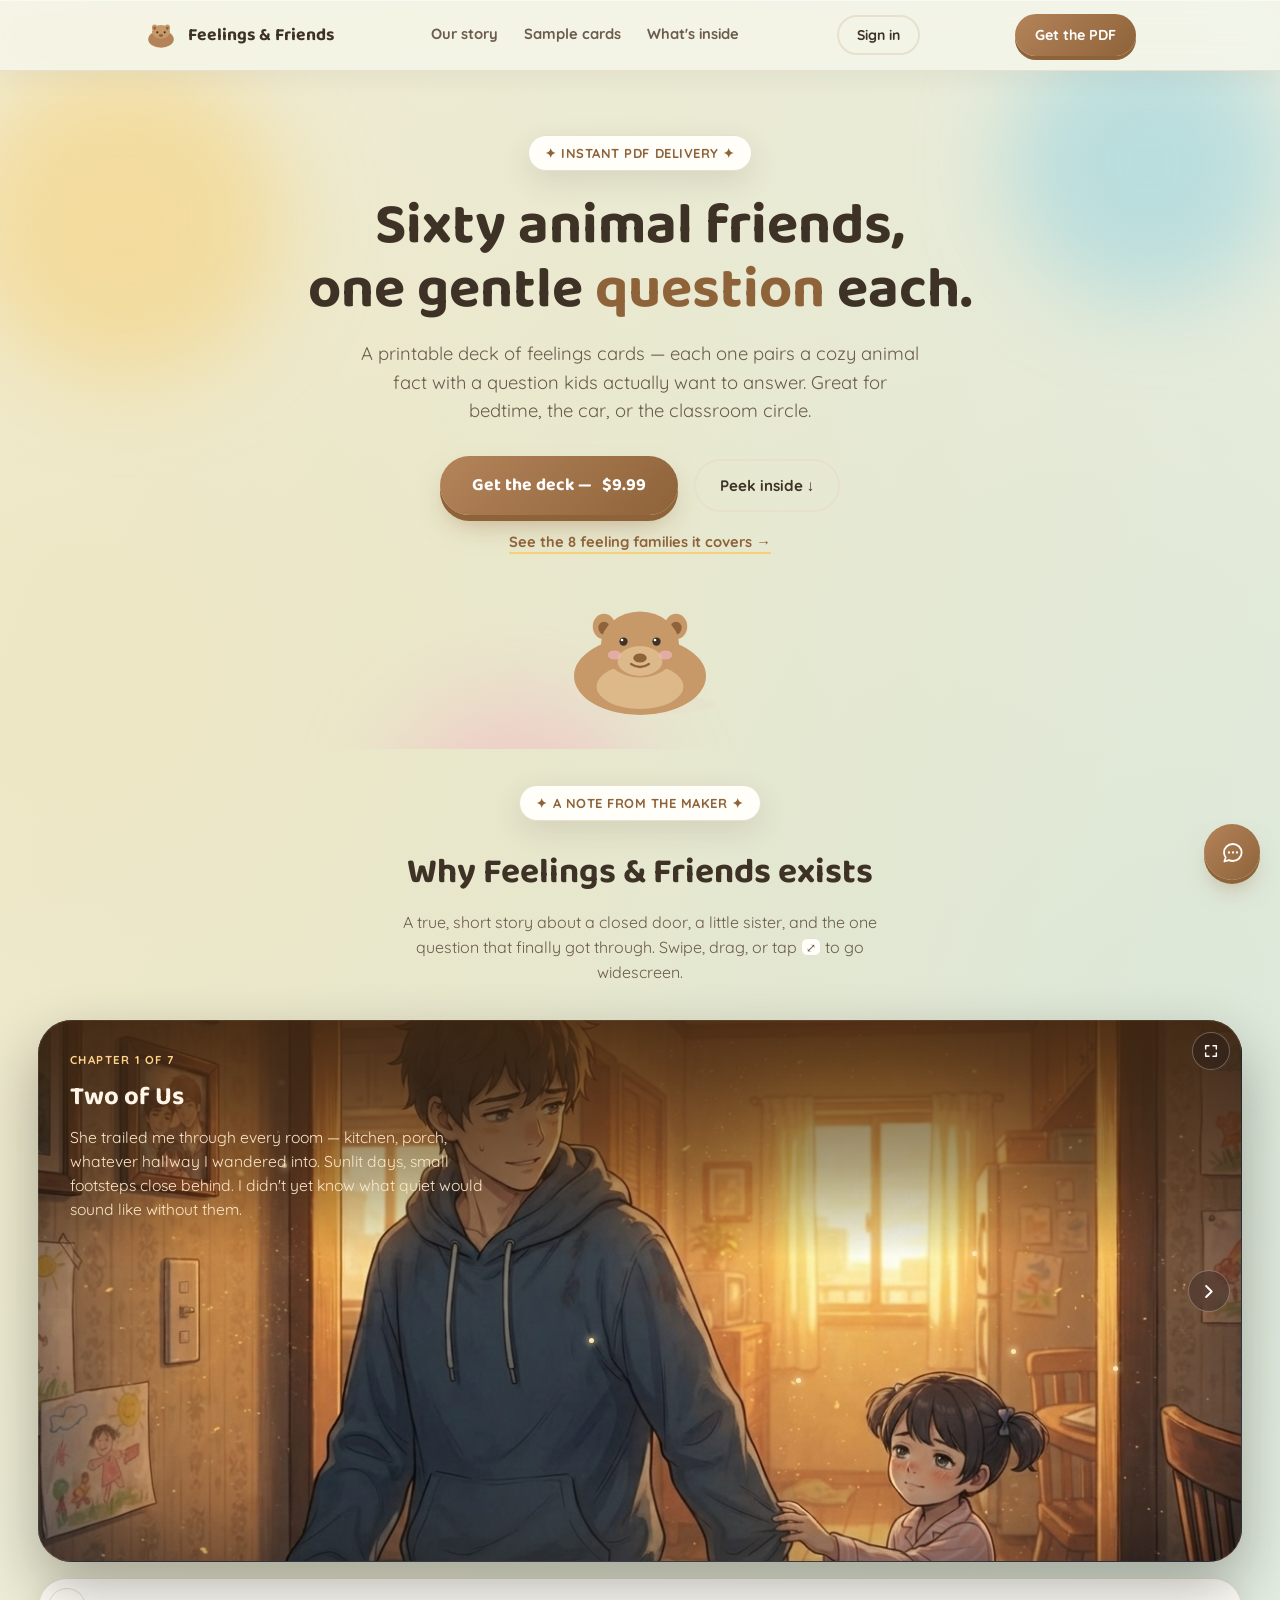
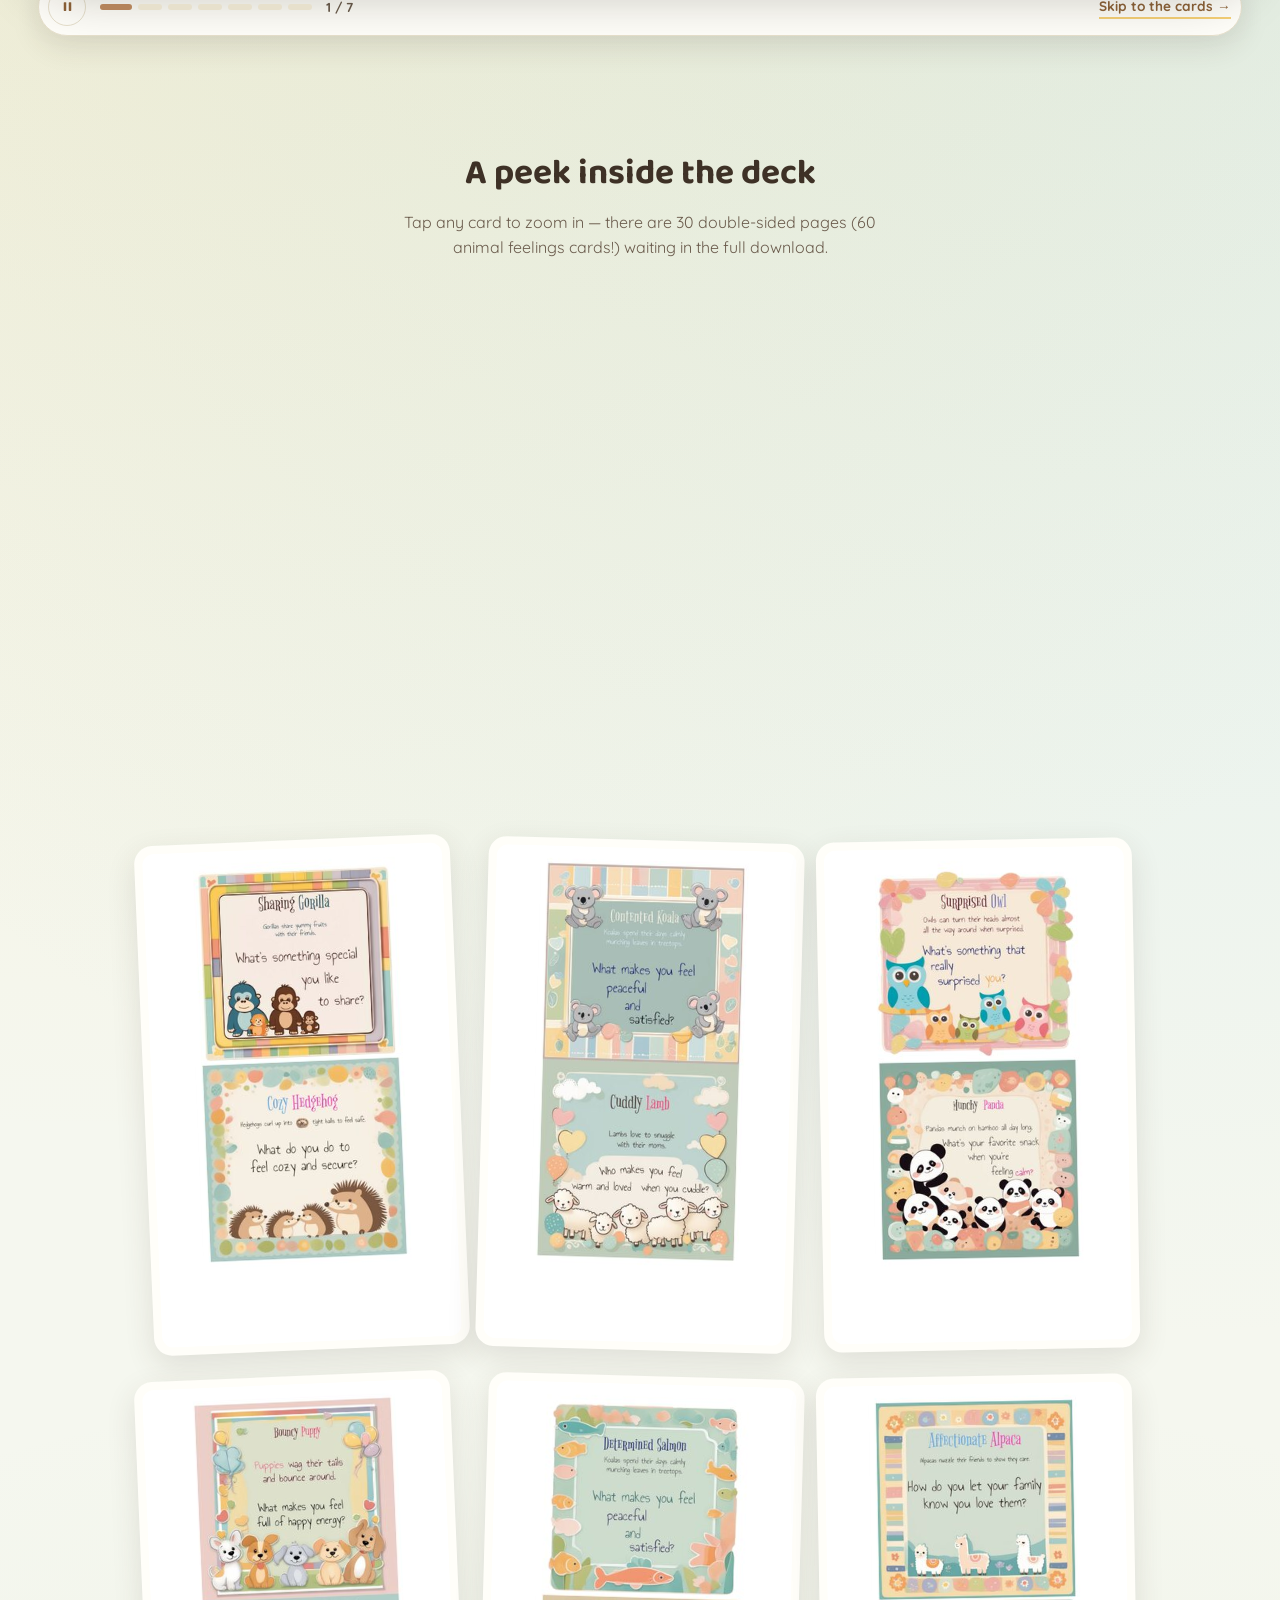
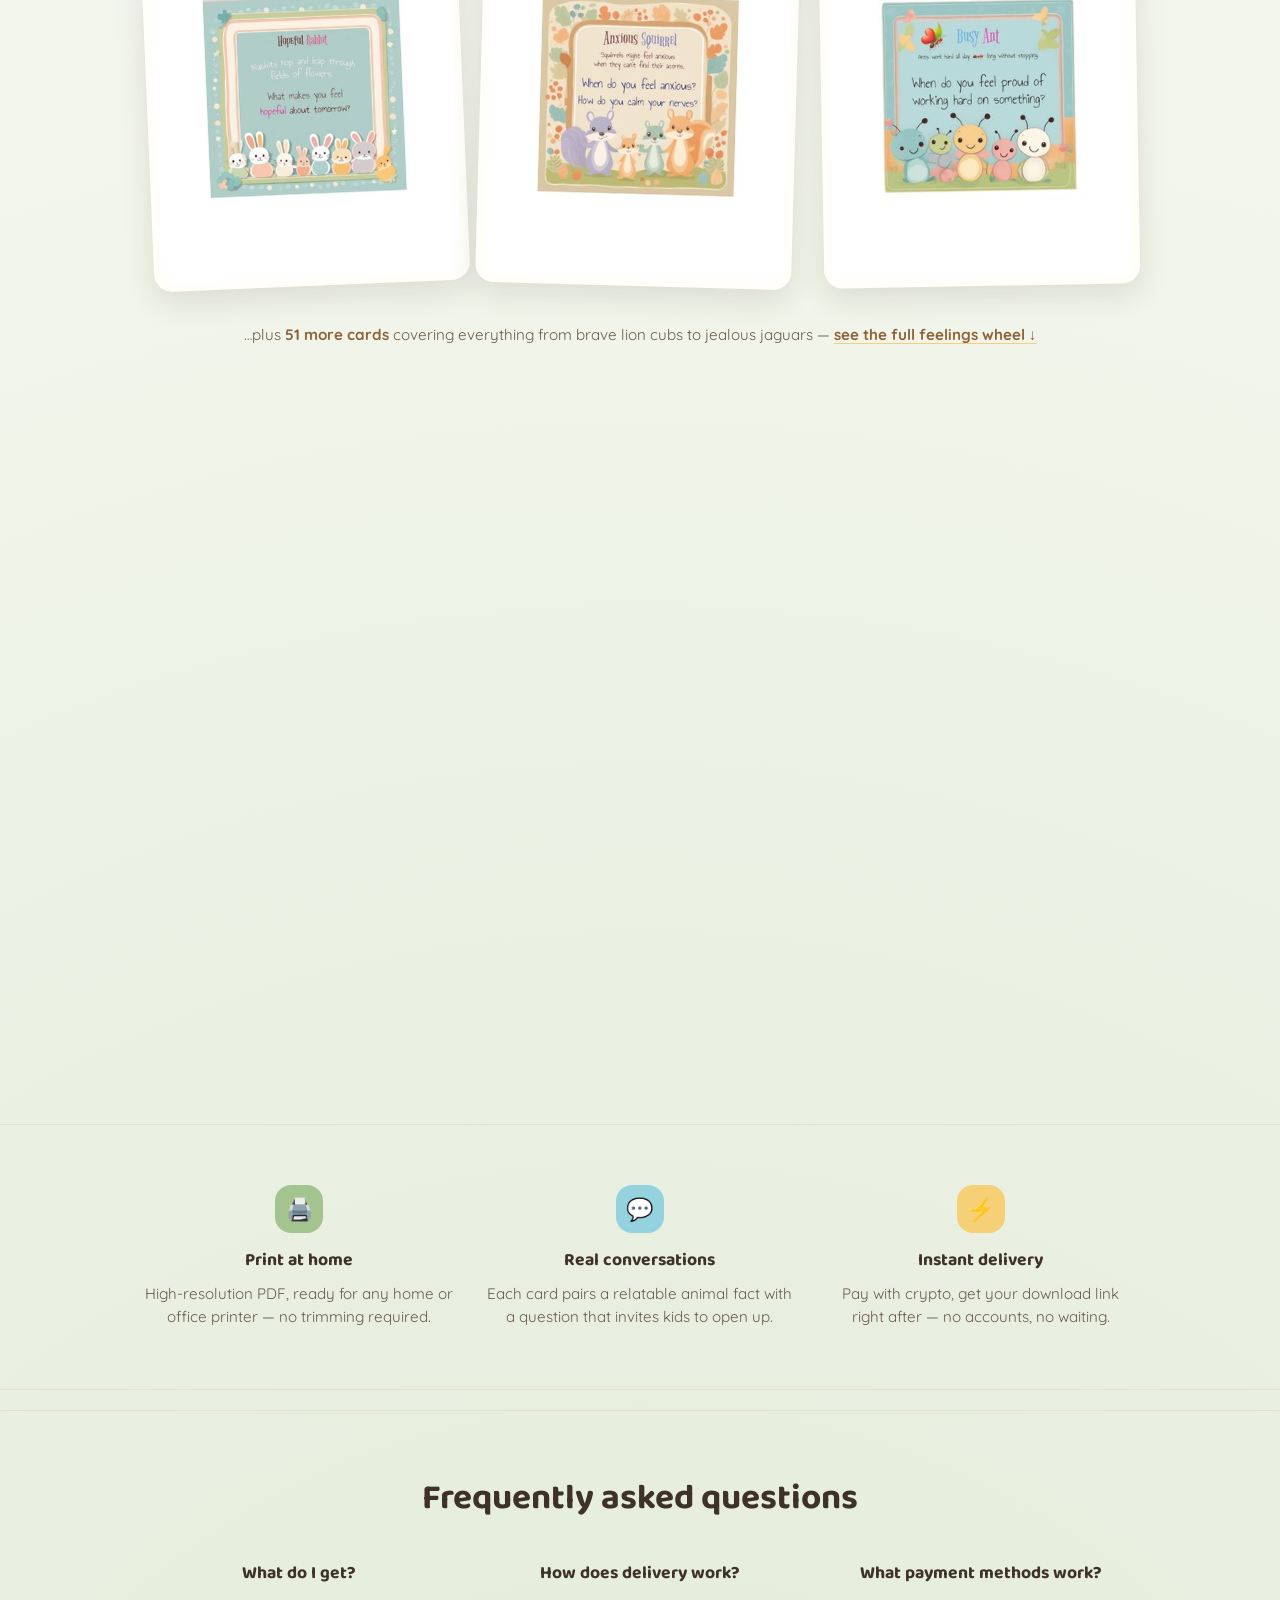
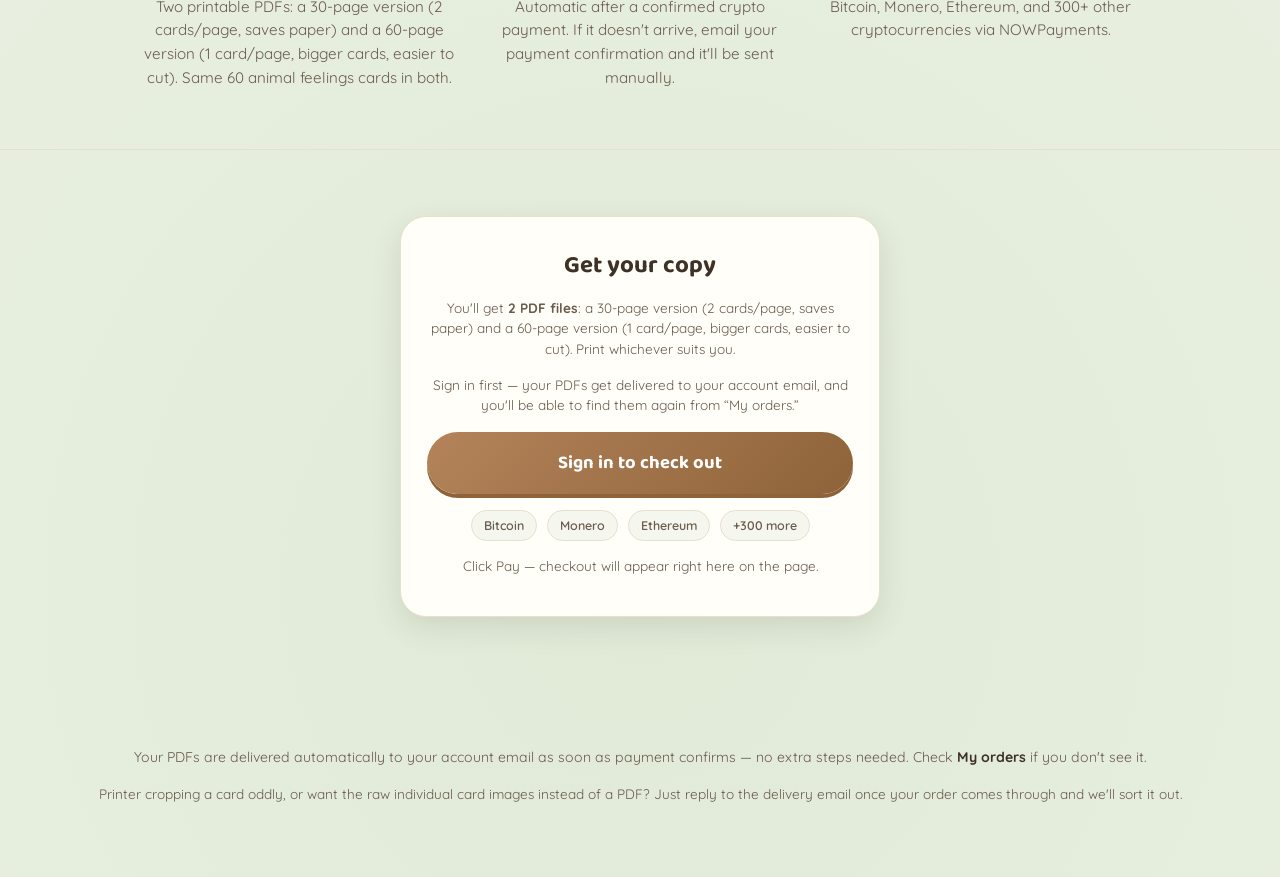
==== commit 5750fabd: "add multi format attachment" ====
--- a/index.html
+++ b/index.html
@@ -488,7 +488,28 @@
 <div class="support-backdrop" id="supportBackdrop" hidden></div>
 
 <div class="support-panel" id="supportPanel" role="dialog" aria-modal="false" aria-label="Support chat" aria-hidden="true" hidden>
-  <div class="support-panel-grabber" aria-hidden="true"><span></span></div>
+  <!-- Desktop/tablet corner grip: drag to resize width + height (panel
+       is anchored bottom-right, so it grows toward the top-left). Hidden
+       under the mobile breakpoint, where the grabber below does the
+       equivalent job for sheet height. Keyboard-operable (arrow keys)
+       and double-click/tap resets to the default size — see support.js. -->
+  <div class="support-resize-handle" id="supportResizeHandle" role="button" tabindex="0" aria-label="Resize chat window. Drag the corner, or use arrow keys. Double-click to reset.">
+    <svg viewBox="0 0 16 16" fill="none" xmlns="http://www.w3.org/2000/svg" aria-hidden="true">
+      <circle cx="12" cy="4" r="1.3" fill="currentColor"/>
+      <circle cx="12" cy="8" r="1.3" fill="currentColor"/>
+      <circle cx="8" cy="8" r="1.3" fill="currentColor"/>
+      <circle cx="12" cy="12" r="1.3" fill="currentColor"/>
+      <circle cx="8" cy="12" r="1.3" fill="currentColor"/>
+      <circle cx="4" cy="12" r="1.3" fill="currentColor"/>
+    </svg>
+  </div>
+
+  <!-- Mobile sheet handle: same idea, but drags the sheet's HEIGHT
+       (width is already full-screen there). Dragging it down past a
+       threshold closes the panel, matching the usual bottom-sheet
+       "swipe to dismiss" gesture. Decorative-only above the mobile
+       breakpoint (support.js ignores pointer events on it there). -->
+  <div class="support-panel-grabber" id="supportGrabber" role="button" tabindex="0" aria-label="Resize chat height. Drag up or down, or use arrow keys. Double-tap to reset."><span></span></div>
   <div class="support-panel-header">
     <div class="support-panel-heading">
       <span class="support-avatar" aria-hidden="true">
@@ -502,9 +523,25 @@
         <p class="support-panel-subtitle" id="supportPanelSubtitle"></p>
       </div>
     </div>
-    <button type="button" class="support-close" id="supportClose" aria-label="Close chat">
-      <svg viewBox="0 0 24 24" fill="none" xmlns="http://www.w3.org/2000/svg"><path d="M6 6L18 18M18 6L6 18" stroke="currentColor" stroke-width="2" stroke-linecap="round"/></svg>
-    </button>
+    <div class="support-panel-header-actions">
+      <button type="button" class="support-maximize" id="supportMaximize" aria-label="Expand chat window" aria-pressed="false">
+        <svg class="support-maximize-icon-expand" viewBox="0 0 24 24" fill="none" xmlns="http://www.w3.org/2000/svg" aria-hidden="true">
+          <path d="M9 4H4V9" stroke="currentColor" stroke-width="1.8" stroke-linecap="round" stroke-linejoin="round"/>
+          <path d="M15 20H20V15" stroke="currentColor" stroke-width="1.8" stroke-linecap="round" stroke-linejoin="round"/>
+          <path d="M20 4L14 10" stroke="currentColor" stroke-width="1.8" stroke-linecap="round"/>
+          <path d="M4 20L10 14" stroke="currentColor" stroke-width="1.8" stroke-linecap="round"/>
+        </svg>
+        <svg class="support-maximize-icon-collapse" viewBox="0 0 24 24" fill="none" xmlns="http://www.w3.org/2000/svg" aria-hidden="true" hidden>
+          <path d="M9 4V9H4" stroke="currentColor" stroke-width="1.8" stroke-linecap="round" stroke-linejoin="round"/>
+          <path d="M15 20V15H20" stroke="currentColor" stroke-width="1.8" stroke-linecap="round" stroke-linejoin="round"/>
+          <path d="M14 10L20 4" stroke="currentColor" stroke-width="1.8" stroke-linecap="round"/>
+          <path d="M10 14L4 20" stroke="currentColor" stroke-width="1.8" stroke-linecap="round"/>
+        </svg>
+      </button>
+      <button type="button" class="support-close" id="supportClose" aria-label="Close chat">
+        <svg viewBox="0 0 24 24" fill="none" xmlns="http://www.w3.org/2000/svg"><path d="M6 6L18 18M18 6L6 18" stroke="currentColor" stroke-width="2" stroke-linecap="round"/></svg>
+      </button>
+    </div>
   </div>
 
   <div class="support-messages-wrap">
@@ -521,8 +558,13 @@
        sent — populated/emptied by support.js. Never pre-filled server
        side; purely a client-side staging area. -->
   <div class="support-attach-preview" id="supportAttachPreview" hidden>
-    <img id="supportAttachPreviewImg" alt="Image attached to your message">
-    <button type="button" class="support-attach-remove" id="supportAttachRemove" aria-label="Remove attached image">
+    <img id="supportAttachPreviewImg" alt="Image attached to your message" hidden>
+    <video id="supportAttachPreviewVideo" class="support-attach-preview-video" muted playsinline hidden></video>
+    <div class="support-attach-file-chip" id="supportAttachFileChip" hidden>
+      <span class="support-attach-file-icon" aria-hidden="true">📎</span>
+      <span class="support-attach-file-name" id="supportAttachFileName"></span>
+    </div>
+    <button type="button" class="support-attach-remove" id="supportAttachRemove" aria-label="Remove attachment">
       <svg viewBox="0 0 24 24" fill="none" xmlns="http://www.w3.org/2000/svg"><path d="M6 6L18 18M18 6L6 18" stroke="currentColor" stroke-width="2" stroke-linecap="round"/></svg>
     </button>
   </div>
@@ -530,15 +572,15 @@
   <!-- Drop target overlay, shown only while a file is being dragged over
        the panel (see support.js's dragenter/dragover handling). -->
   <div class="support-drop-hint" id="supportDropHint" aria-hidden="true">
-    <span id="supportDropHintLabel">Drop image to attach</span>
+    <span id="supportDropHintLabel">Drop file to attach</span>
   </div>
 
   <form class="support-form" id="supportForm">
     <label class="visually-hidden" for="supportInput">Message to support</label>
-    <input type="file" id="supportFileInput" class="visually-hidden" accept="image/jpeg,image/png,image/webp">
+    <input type="file" id="supportFileInput" class="visually-hidden" accept="image/jpeg,image/png,image/webp,image/gif,video/mp4,video/webm,video/quicktime,application/pdf,text/plain,text/csv,application/vnd.openxmlformats-officedocument.wordprocessingml.document,application/vnd.openxmlformats-officedocument.spreadsheetml.sheet,application/vnd.openxmlformats-officedocument.presentationml.presentation">
 
     <div class="support-composer-tools">
-      <button type="button" id="supportAttachBtn" class="support-tool-btn" aria-label="Attach an image">
+      <button type="button" id="supportAttachBtn" class="support-tool-btn" aria-label="Attach a file">
         <svg viewBox="0 0 24 24" fill="none" xmlns="http://www.w3.org/2000/svg"><path d="M8 12L15.5 4.5C16.9 3.1 19.1 3.1 20.5 4.5C21.9 5.9 21.9 8.1 20.5 9.5L12 18C10.6 19.4 8.4 19.4 7 18C5.6 16.6 5.6 14.4 7 13L14.5 5.5" stroke="currentColor" stroke-width="1.7" stroke-linecap="round" stroke-linejoin="round"/></svg>
       </button>
 
--- a/css/styles.css
+++ b/css/styles.css
@@ -1309,7 +1309,41 @@
   }
   .support-panel-grabber{display:none;}
 
+  /* ---- resize (desktop/tablet corner grip) ----
+     Sits at the panel's top-left corner (where it grows from, since the
+     panel is pinned to the bottom-right of the screen). Only shown above
+     the mobile breakpoint — below it, resizing width makes no sense on a
+     full-width sheet, so the grabber further down handles height instead. */
+  .support-resize-handle{
+    position:absolute; top:0; left:0; z-index:5;
+    width:28px; height:28px; padding:6px;
+    display:flex; align-items:flex-start; justify-content:flex-start;
+    color:var(--ink-soft);
+    cursor:nwse-resize; touch-action:none;
+    -webkit-tap-highlight-color:transparent;
+    border-radius:10px 0 10px 0;
+  }
+  .support-resize-handle svg{width:15px; height:15px; opacity:.75; transition:opacity .15s ease, color .15s ease;}
+  .support-resize-handle:focus-visible{outline:3px solid var(--brown); outline-offset:-2px;}
+  @media (hover:hover) and (pointer:fine){
+    .support-resize-handle:hover{color:var(--brown-deep);}
+    .support-resize-handle:hover svg{opacity:1;}
+  }
+  .support-resize-handle:active svg,
+  .support-panel.is-resizing .support-resize-handle svg{opacity:1;}
+  .support-panel.is-resizing{transition:none !important; animation:none !important;}
+  .support-panel.is-maximized{
+    width:min(760px, calc(100vw - 28px)) !important;
+    height:min(86vh, 880px) !important;
+    max-width:none !important; max-height:none !important;
+  }
+  body.support-resizing,
+  body.support-resizing *{cursor:nwse-resize !important; user-select:none !important; -webkit-user-select:none !important;}
+  body.support-resizing-y,
+  body.support-resizing-y *{cursor:ns-resize !important; user-select:none !important; -webkit-user-select:none !important;}
+
   @media (max-width:640px){
+    .support-resize-handle{display:none;}
     .support-panel{
       right:0; left:0; bottom:0; top:auto;
       width:100%;
@@ -1323,9 +1357,15 @@
       from{transform:translateY(100%);} to{transform:translateY(0);}
     }
     .support-panel-grabber{
-      display:flex; justify-content:center; padding:10px 0 2px; flex:none;
+      display:flex; justify-content:center; padding:14px 0 6px; flex:none;
+      cursor:ns-resize; touch-action:none; -webkit-tap-highlight-color:transparent;
     }
-    .support-panel-grabber span{width:36px; height:4px; border-radius:100px; background:var(--line);}
+    .support-panel-grabber span{width:36px; height:4px; border-radius:100px; background:var(--line); transition:background .15s ease, width .15s ease;}
+    .support-panel-grabber:focus-visible{outline:none;}
+    .support-panel-grabber:focus-visible span{outline:3px solid var(--brown); outline-offset:3px; border-radius:100px;}
+    .support-panel-grabber:active span,
+    .support-panel.is-resizing .support-panel-grabber span{background:var(--brown); width:44px;}
+    .support-panel.is-maximized{width:100% !important; height:min(86vh,720px) !important;} /* the maximize button is desktop-only (see JS); ignore it on mobile */
   }
   @media (prefers-reduced-motion: reduce){
     .support-panel{animation:none;}
@@ -1338,6 +1378,7 @@
     border-bottom:1px solid var(--line);
   }
   .support-panel-heading{display:flex; align-items:center; gap:11px; min-width:0;}
+  .support-panel-header-actions{display:flex; align-items:center; gap:2px; flex:none;}
   .support-avatar{
     position:relative; flex:none;
     width:38px; height:38px; border-radius:50%;
@@ -1364,6 +1405,25 @@
   .support-close:hover{background:var(--line); color:var(--ink);}
   .support-close:active{transform:scale(.92);}
 
+  /* Maximize toggle: same shape/behavior as the close button, desktop
+     only (a fixed "maximized" size is redundant on a mobile sheet the
+     buyer can already drag open via the grabber). */
+  .support-maximize{
+    flex:none; width:36px; height:36px; border-radius:50%;
+    background:var(--bg); color:var(--ink-soft); border:none;
+    cursor:pointer;
+    display:flex; align-items:center; justify-content:center;
+    transition:background .12s ease, color .12s ease;
+  }
+  .support-maximize svg{width:16px; height:16px;}
+  .support-maximize:hover{background:var(--line); color:var(--ink);}
+  .support-maximize:active{transform:scale(.92);}
+  .support-maximize[aria-pressed="true"]{background:var(--brown); color:#fff;}
+  .support-maximize[aria-pressed="true"]:hover{background:var(--brown-deep);}
+  @media (max-width:640px){
+    .support-maximize{display:none;}
+  }
+
   /* ---- messages ---- */
   .support-messages-wrap{position:relative; flex:1; min-height:0; display:flex;}
   .support-messages{
@@ -1405,11 +1465,27 @@
     from{opacity:0; transform:translateY(4px);} to{opacity:1; transform:translateY(0);}
   }
   .support-msg-text{display:block; white-space:pre-wrap; word-break:break-word;}
-  .support-msg-img{
+  .support-msg-img,
+  .support-msg-video{
     display:block; max-width:100%; max-height:220px;
     border-radius:10px; object-fit:cover;
   }
-  .support-msg-img + .support-msg-text{margin-top:6px;}
+  .support-msg-img + .support-msg-text,
+  .support-msg-video + .support-msg-text,
+  .support-msg-file-chip + .support-msg-text{margin-top:6px;}
+  .support-msg-file-chip{
+    display:flex; align-items:center; gap:8px;
+    padding:8px 10px; border-radius:10px;
+    background:rgba(0,0,0,.06);
+  }
+  .support-msg-user .support-msg-file-chip{background:rgba(255,255,255,.18);}
+  .support-msg-file-chip .support-attach-file-icon{
+    flex:none; width:32px; height:32px; border-radius:8px;
+    background:var(--paper); display:flex; align-items:center; justify-content:center;
+  }
+  .support-msg-file-chip .support-attach-file-name{
+    min-width:0; overflow:hidden; text-overflow:ellipsis; white-space:nowrap; font-size:.88rem;
+  }
   .support-msg-user{
     align-self:flex-end;
     background:linear-gradient(135deg, var(--brown) 0%, var(--brown-deep) 100%);
@@ -1519,8 +1595,22 @@
     background:var(--bg); border:1px solid var(--line); border-radius:14px;
   }
   .support-attach-preview[hidden]{display:none;}
-  .support-attach-preview img{
+  .support-attach-preview img,
+  .support-attach-preview-video{
     width:48px; height:48px; object-fit:cover; border-radius:9px; flex:none;
+    background:#000;
+  }
+  .support-attach-file-chip{
+    display:flex; align-items:center; gap:8px; min-width:0; flex:1;
+  }
+  .support-attach-file-icon{
+    flex:none; width:36px; height:36px; border-radius:9px;
+    background:var(--paper); border:1px solid var(--line);
+    display:flex; align-items:center; justify-content:center; font-size:1.05rem;
+  }
+  .support-attach-file-name{
+    min-width:0; overflow:hidden; text-overflow:ellipsis; white-space:nowrap;
+    font-size:.9rem; color:var(--ink);
   }
   .support-attach-remove{
     margin-left:auto; flex:none;
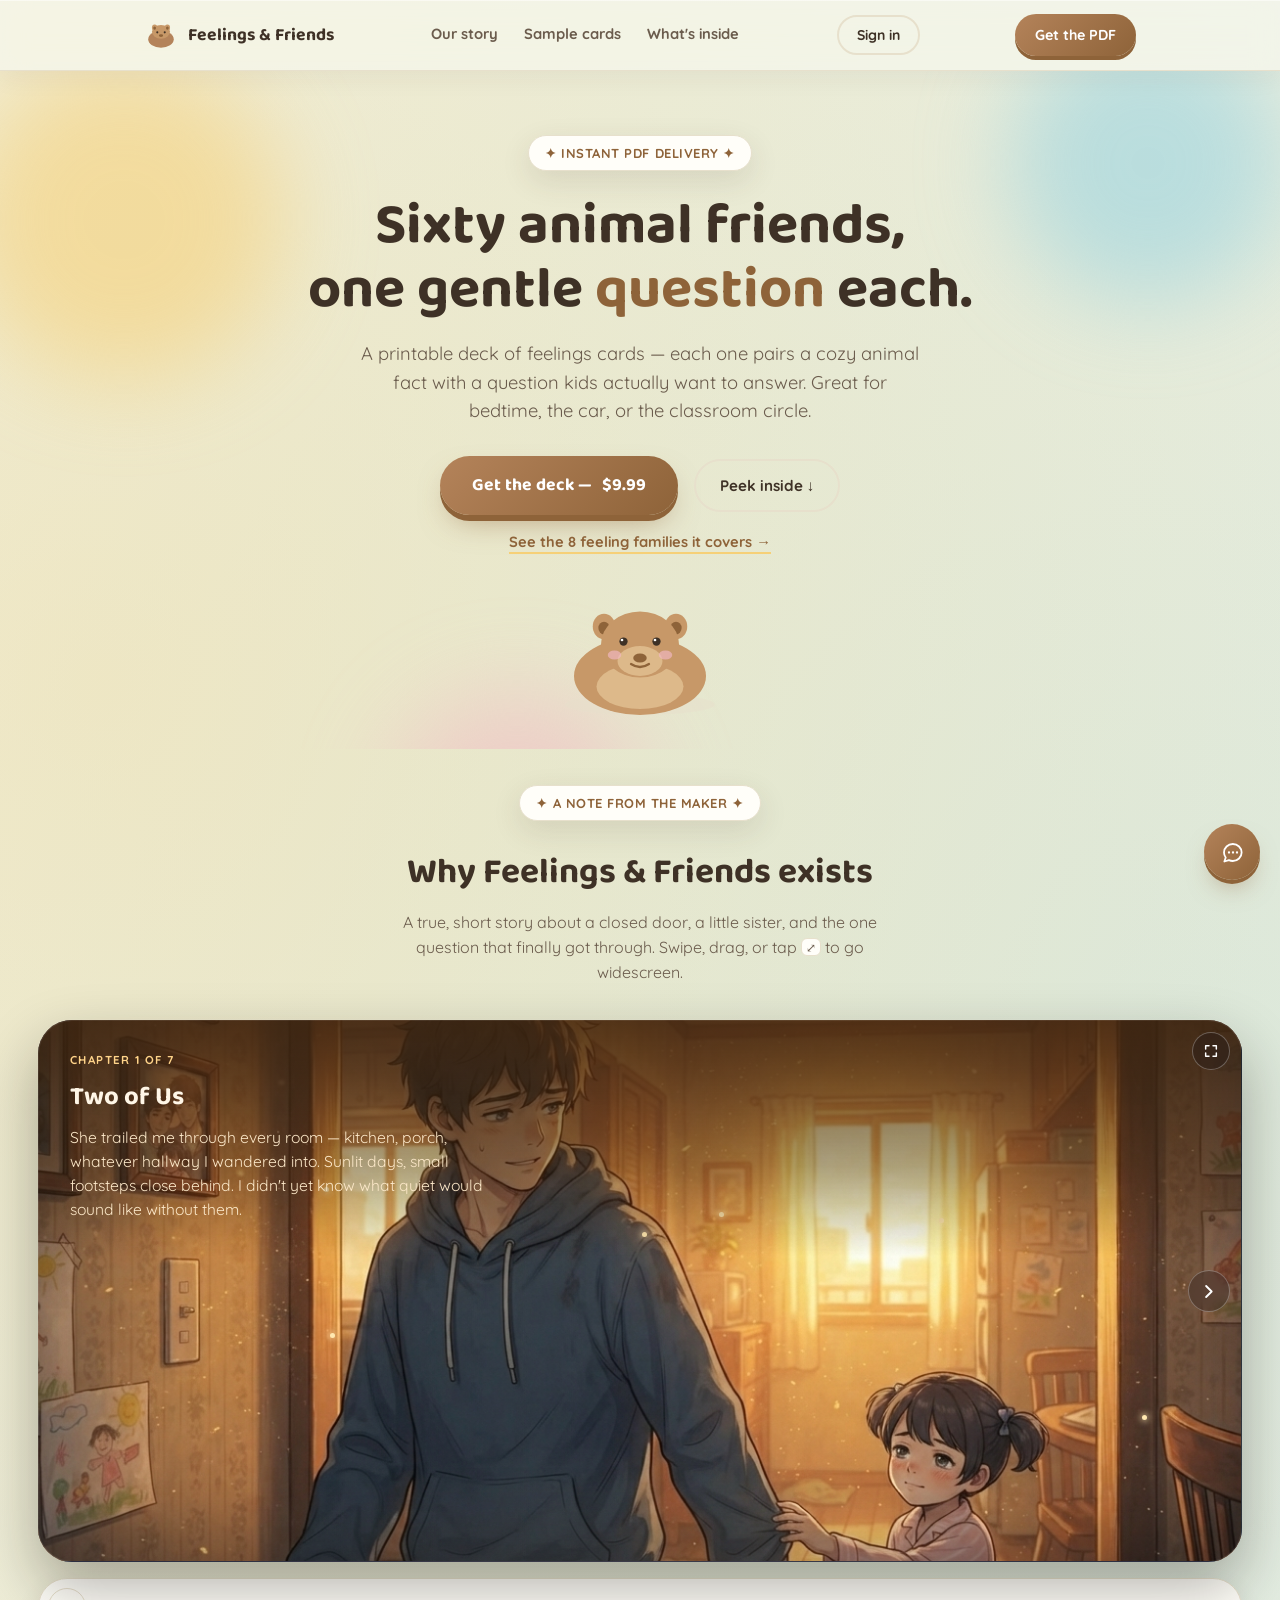
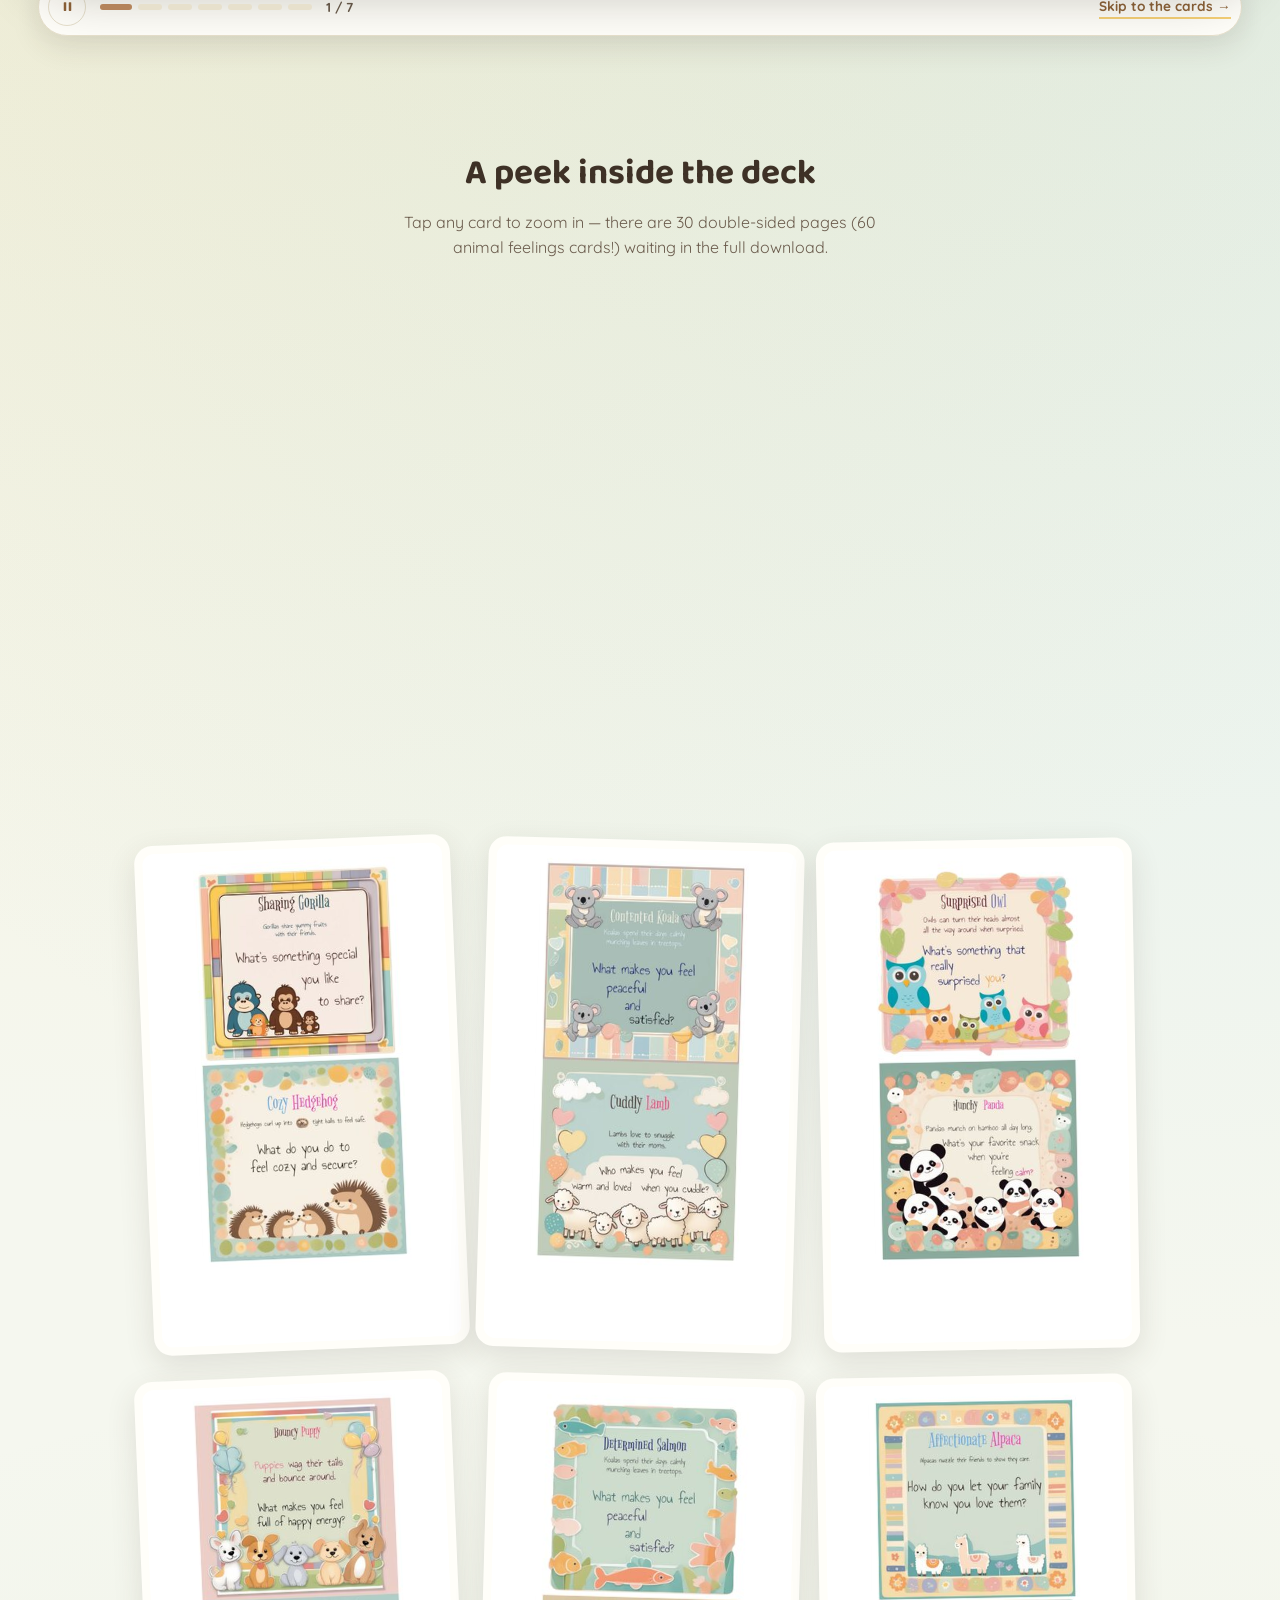
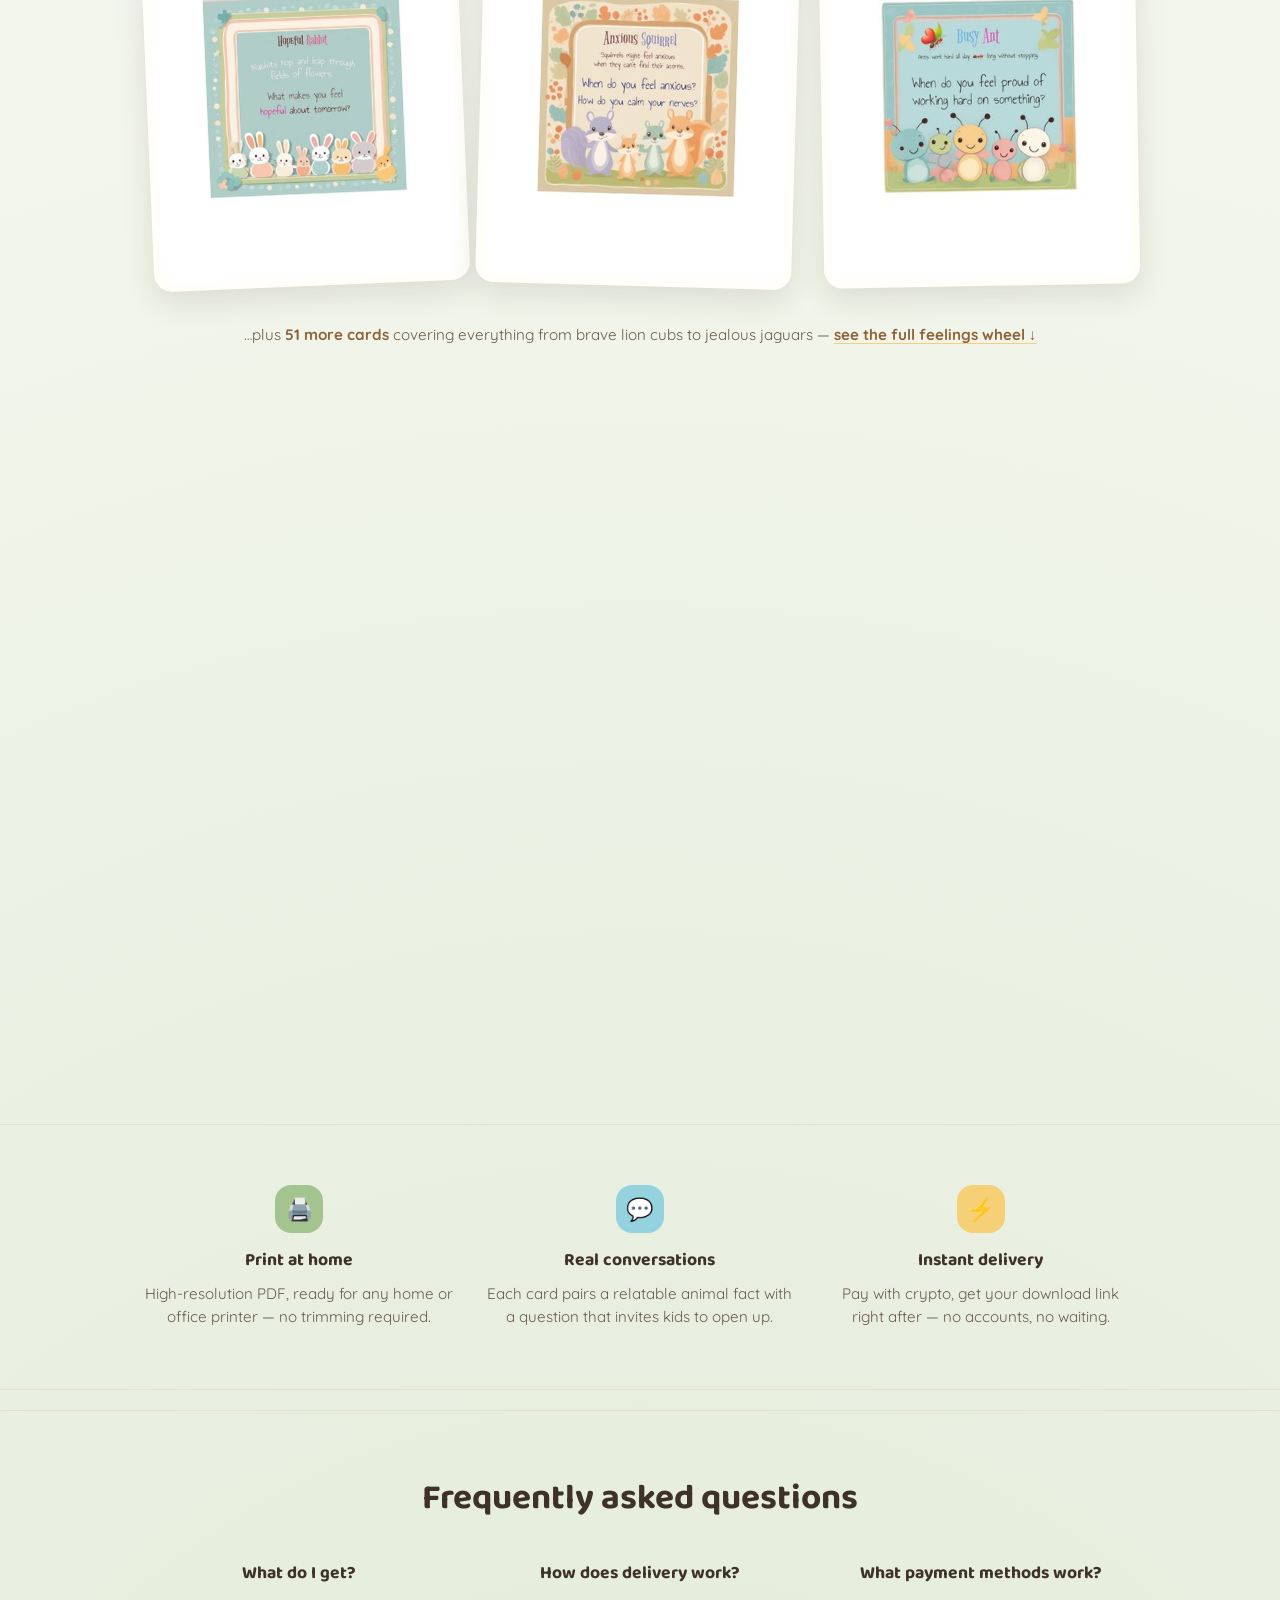
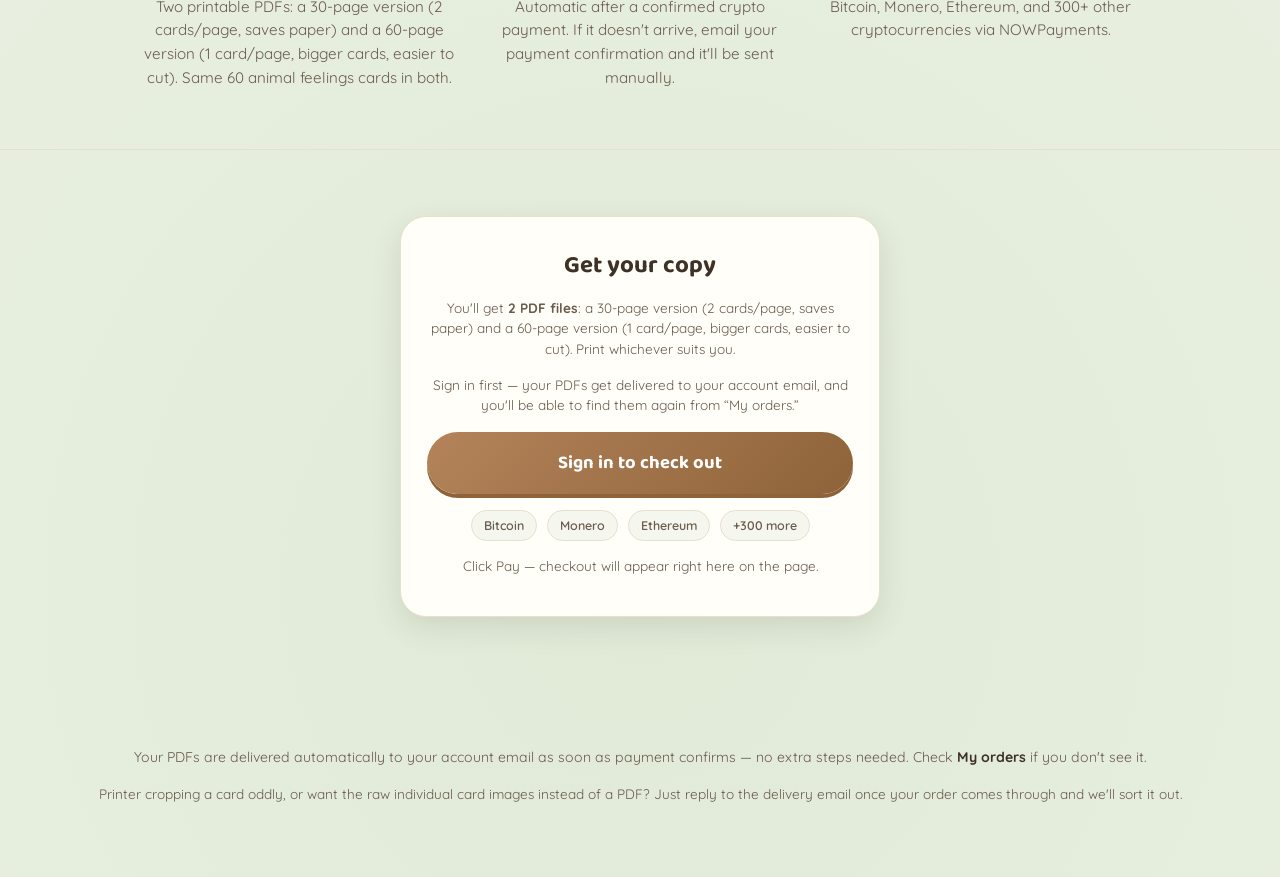
==== commit 6c7574d3: "improve support UI and fix bugs" ====
--- a/index.html
+++ b/index.html
@@ -494,13 +494,10 @@
        equivalent job for sheet height. Keyboard-operable (arrow keys)
        and double-click/tap resets to the default size — see support.js. -->
   <div class="support-resize-handle" id="supportResizeHandle" role="button" tabindex="0" aria-label="Resize chat window. Drag the corner, or use arrow keys. Double-click to reset.">
-    <svg viewBox="0 0 16 16" fill="none" xmlns="http://www.w3.org/2000/svg" aria-hidden="true">
-      <circle cx="12" cy="4" r="1.3" fill="currentColor"/>
-      <circle cx="12" cy="8" r="1.3" fill="currentColor"/>
-      <circle cx="8" cy="8" r="1.3" fill="currentColor"/>
-      <circle cx="12" cy="12" r="1.3" fill="currentColor"/>
-      <circle cx="8" cy="12" r="1.3" fill="currentColor"/>
-      <circle cx="4" cy="12" r="1.3" fill="currentColor"/>
+    <svg viewBox="0 0 24 24" fill="none" xmlns="http://www.w3.org/2000/svg" aria-hidden="true">
+      <path d="M19 19L13 13" stroke="currentColor" stroke-width="1.4" stroke-linecap="round" opacity=".55"/>
+      <path d="M17 17L7 7" stroke="currentColor" stroke-width="1.7" stroke-linecap="round"/>
+      <path d="M13 7H7V13" stroke="currentColor" stroke-width="1.7" stroke-linecap="round" stroke-linejoin="round"/>
     </svg>
   </div>
 
@@ -526,16 +523,11 @@
     <div class="support-panel-header-actions">
       <button type="button" class="support-maximize" id="supportMaximize" aria-label="Expand chat window" aria-pressed="false">
         <svg class="support-maximize-icon-expand" viewBox="0 0 24 24" fill="none" xmlns="http://www.w3.org/2000/svg" aria-hidden="true">
-          <path d="M9 4H4V9" stroke="currentColor" stroke-width="1.8" stroke-linecap="round" stroke-linejoin="round"/>
-          <path d="M15 20H20V15" stroke="currentColor" stroke-width="1.8" stroke-linecap="round" stroke-linejoin="round"/>
-          <path d="M20 4L14 10" stroke="currentColor" stroke-width="1.8" stroke-linecap="round"/>
-          <path d="M4 20L10 14" stroke="currentColor" stroke-width="1.8" stroke-linecap="round"/>
+          <rect x="5" y="5" width="14" height="14" rx="1.5" stroke="currentColor" stroke-width="1.7"/>
         </svg>
         <svg class="support-maximize-icon-collapse" viewBox="0 0 24 24" fill="none" xmlns="http://www.w3.org/2000/svg" aria-hidden="true" hidden>
-          <path d="M9 4V9H4" stroke="currentColor" stroke-width="1.8" stroke-linecap="round" stroke-linejoin="round"/>
-          <path d="M15 20V15H20" stroke="currentColor" stroke-width="1.8" stroke-linecap="round" stroke-linejoin="round"/>
-          <path d="M14 10L20 4" stroke="currentColor" stroke-width="1.8" stroke-linecap="round"/>
-          <path d="M10 14L4 20" stroke="currentColor" stroke-width="1.8" stroke-linecap="round"/>
+          <rect x="9" y="4" width="11" height="11" rx="1.3" stroke="currentColor" stroke-width="1.6"/>
+          <rect x="4" y="9" width="11" height="11" rx="1.3" stroke="currentColor" stroke-width="1.6"/>
         </svg>
       </button>
       <button type="button" class="support-close" id="supportClose" aria-label="Close chat">
--- a/css/styles.css
+++ b/css/styles.css
@@ -1316,14 +1316,14 @@
      full-width sheet, so the grabber further down handles height instead. */
   .support-resize-handle{
     position:absolute; top:0; left:0; z-index:5;
-    width:28px; height:28px; padding:6px;
+    width:26px; height:26px; padding:7px;
     display:flex; align-items:flex-start; justify-content:flex-start;
     color:var(--ink-soft);
     cursor:nwse-resize; touch-action:none;
     -webkit-tap-highlight-color:transparent;
     border-radius:10px 0 10px 0;
   }
-  .support-resize-handle svg{width:15px; height:15px; opacity:.75; transition:opacity .15s ease, color .15s ease;}
+  .support-resize-handle svg{width:13px; height:13px; opacity:.65; transition:opacity .15s ease, color .15s ease;}
   .support-resize-handle:focus-visible{outline:3px solid var(--brown); outline-offset:-2px;}
   @media (hover:hover) and (pointer:fine){
     .support-resize-handle:hover{color:var(--brown-deep);}
@@ -1440,6 +1440,15 @@
     margin:auto; text-align:center; color:var(--ink-soft); font-size:.88rem;
     max-width:26ch; padding:0 6px;
   }
+  /* Empty/quick-replies state: don't let the (empty) scrollback area balloon
+     to fill the panel's full height — hug the content instead so there's no
+     dead space between the intro text and the quick-reply chips below it.
+     Once real messages exist, .support-empty is gone and flex:1 above wins
+     again so the actual conversation still fills/scrolls normally. */
+  .support-messages-wrap:has(.support-empty),
+  .support-messages:has(.support-empty){
+    flex:0 0 auto; /* never shrink below the intro text's own height, or it overflows onto the chips below it */
+  }
 
   .support-day-sep{
     display:flex; align-items:center; justify-content:center;
@@ -1520,6 +1529,13 @@
 
   /* ---- quick reply chips (empty state only) ---- */
   .support-quick-replies{padding:0 16px 12px; flex:none;}
+  /* Empty/quick-replies state (the only time this element is ever visible —
+     see support.js's quickRepliesEl.hidden toggle): let it absorb the panel's
+     leftover height instead of .support-messages-wrap above. Its own content
+     (label + chip row) still packs to the top as normal block flow, so any
+     extra room collects below the chips, right above the composer, instead
+     of as a gap between the intro text and the chips. */
+  .support-quick-replies:not([hidden]){flex:1 1 auto; display:flex; flex-direction:column; overflow:hidden;}
   .support-quick-replies[hidden]{display:none;}
   .support-quick-replies-label{
     display:block; font-family:'Quicksand', sans-serif; font-weight:700; font-size:.7rem;
@@ -1544,17 +1560,18 @@
     display:flex; align-items:flex-end; gap:8px;
     padding:12px 14px; border-top:1px solid var(--line); flex:none;
   }
-  .support-input-wrap{flex:1; position:relative; display:flex;}
+  .support-input-wrap{flex:1; min-width:0; position:relative; display:flex;}
   .support-input{
-    flex:1; resize:none;
+    flex:1; min-width:0; resize:none;
     font-family:'Quicksand', sans-serif; font-size:1rem; color:var(--ink);
     background:var(--bg); border:1px solid var(--line); border-radius:18px;
     padding:11px 14px; max-height:110px;
   }
   .support-input:focus-visible{outline:3px solid var(--brown); outline-offset:2px;}
   .support-char-count{
-    position:absolute; right:10px; bottom:-18px;
+    position:absolute; right:10px; bottom:6px;
     font-family:'Quicksand', sans-serif; font-size:.68rem; color:var(--ink-soft);
+    background:var(--bg); padding:0 3px; border-radius:4px; pointer-events:none;
   }
   .support-char-count[hidden]{display:none;}
   .support-char-count-over{color:#B3492E; font-weight:700;}
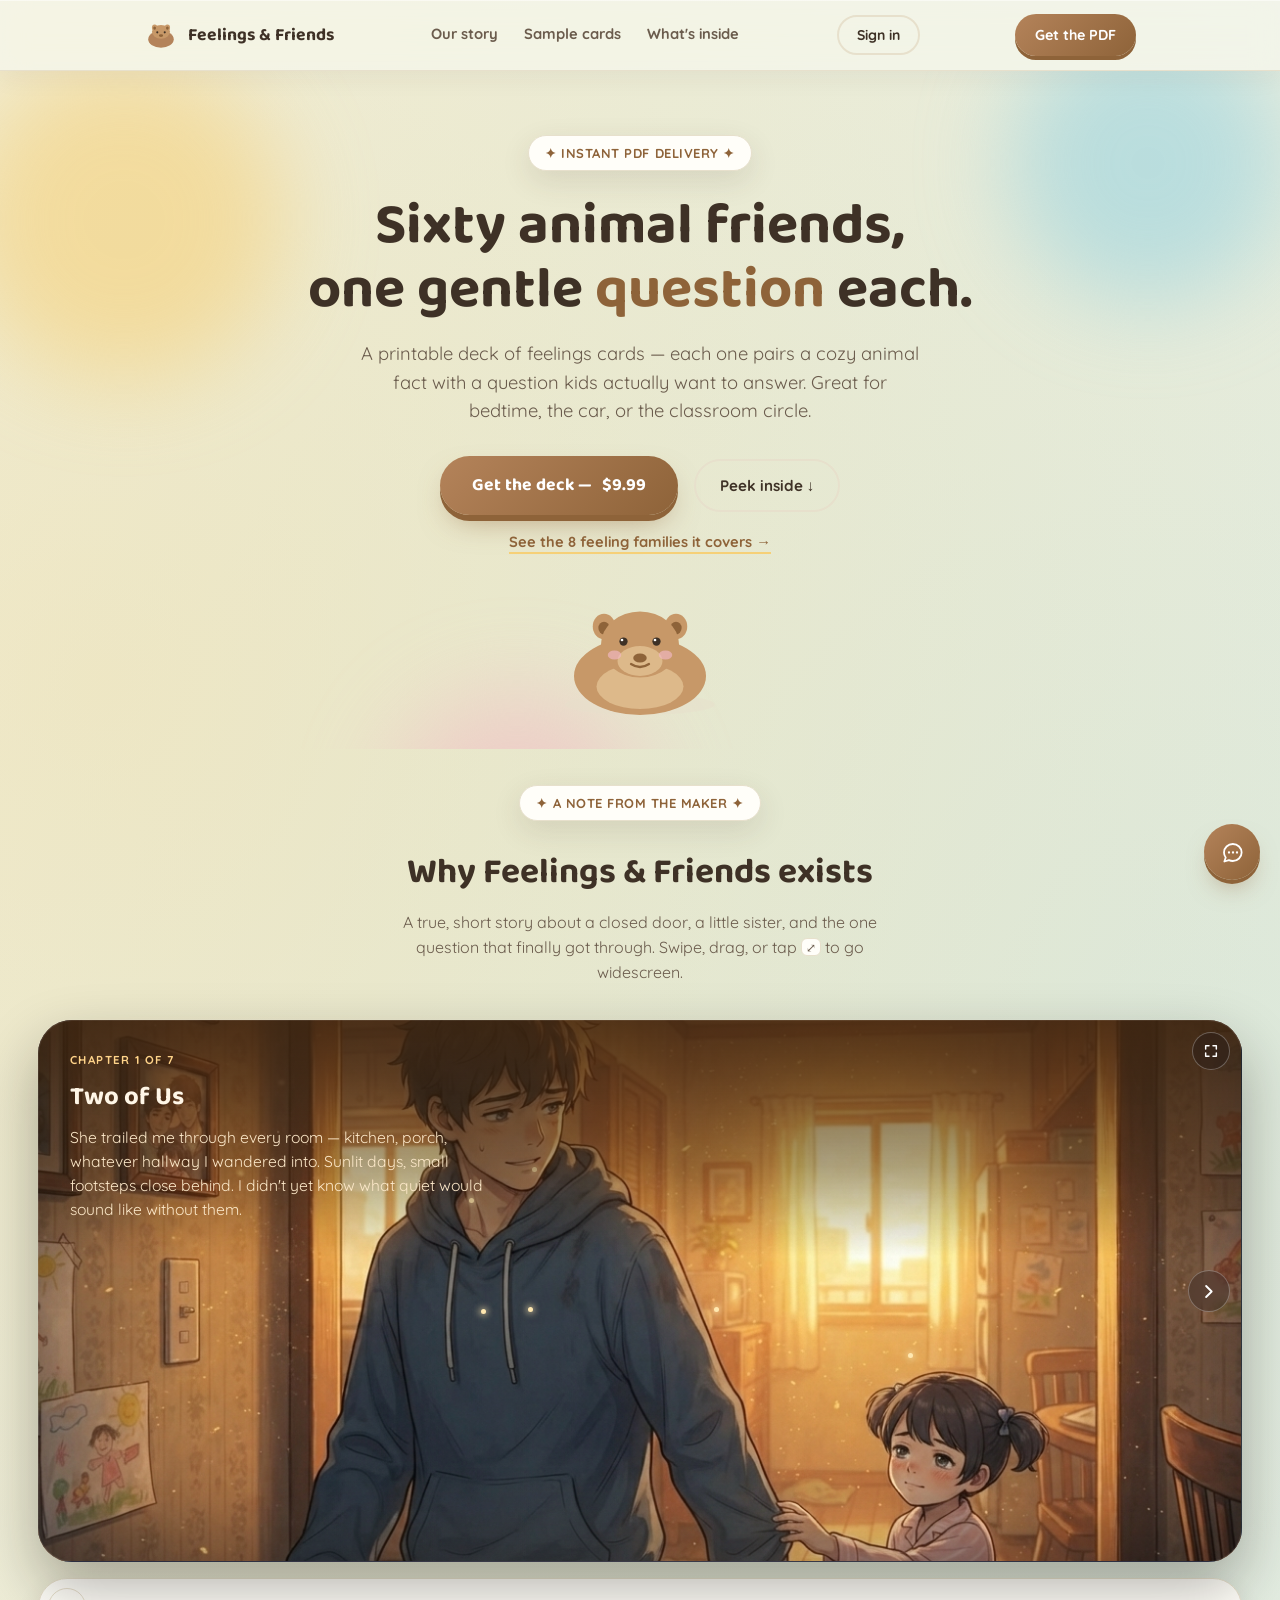
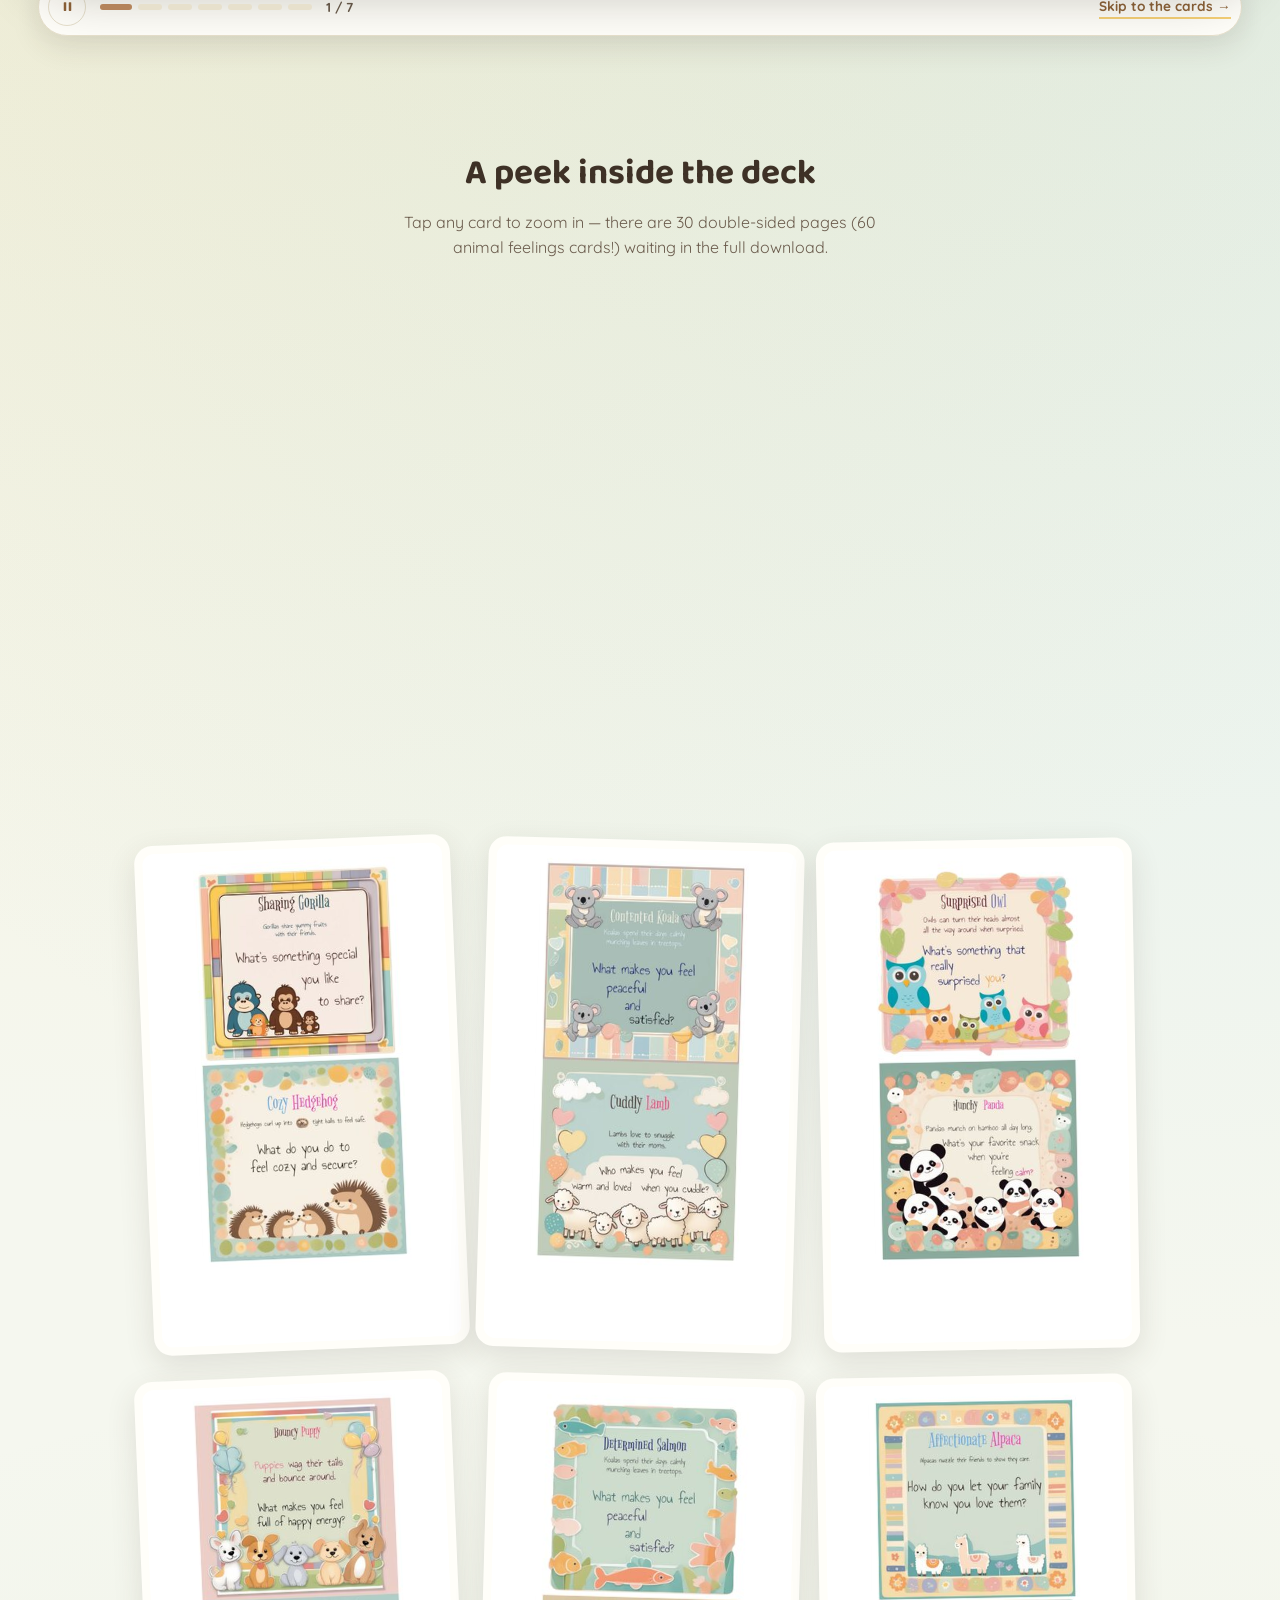
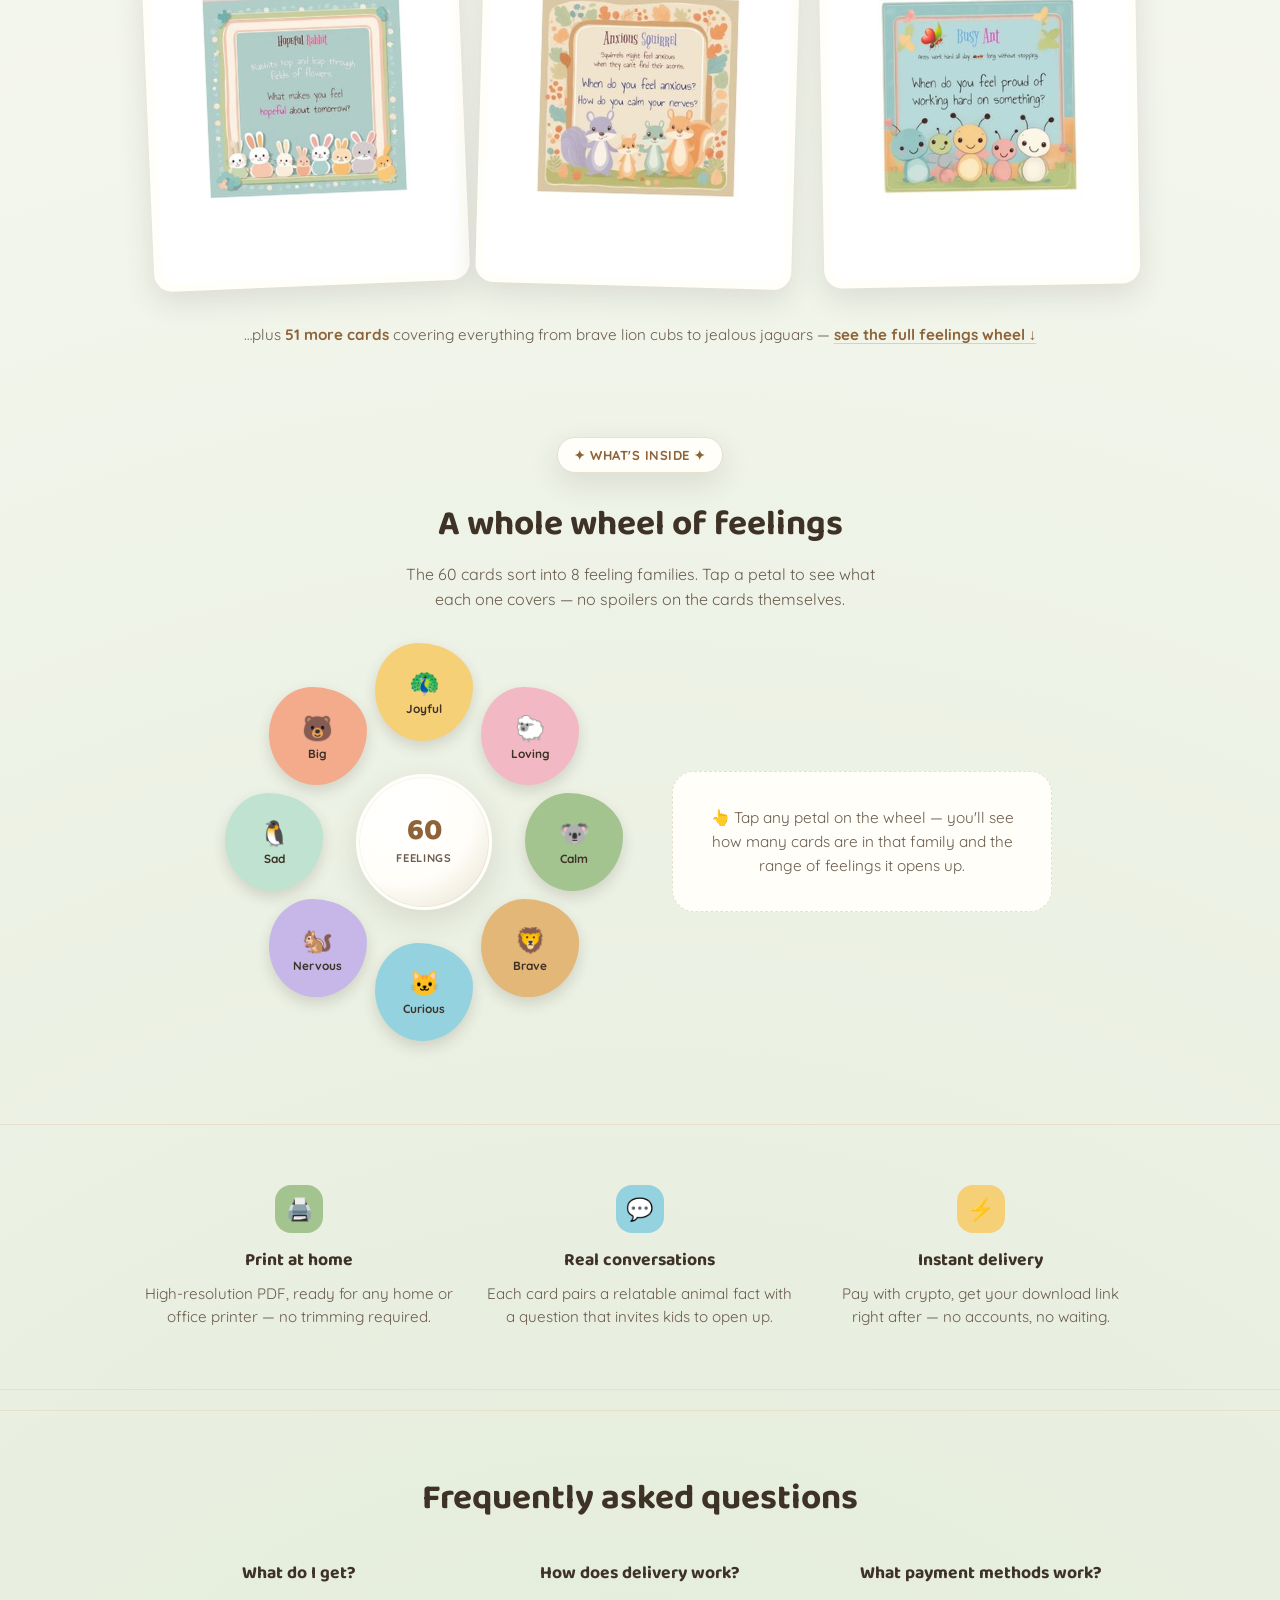
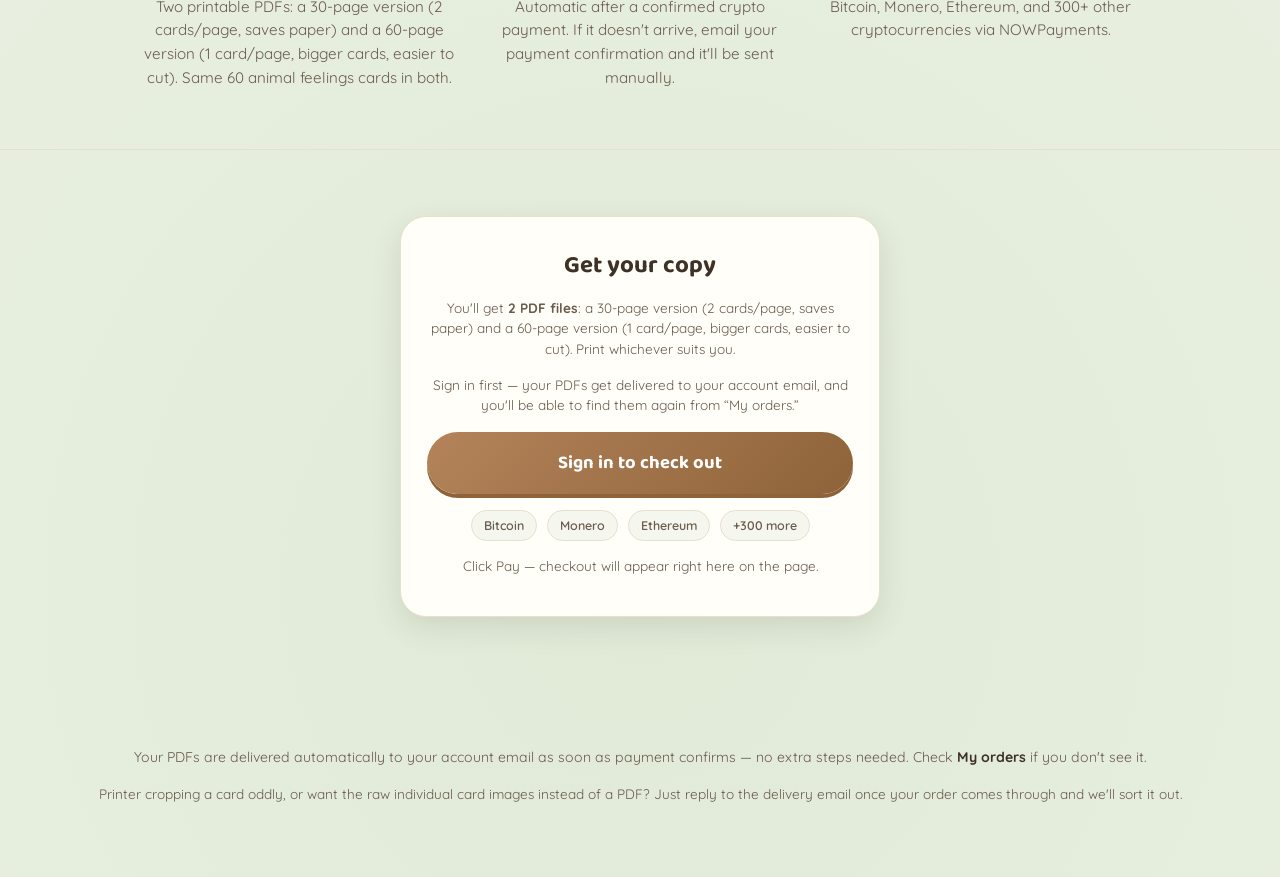
==== commit eea0d399: "add multiple attach support chat" ====
--- a/index.html
+++ b/index.html
@@ -546,20 +546,12 @@
 
   <div class="support-quick-replies" id="supportQuickReplies" hidden></div>
 
-  <!-- Preview of an image staged (via paste or drag-drop) but not yet
-       sent — populated/emptied by support.js. Never pre-filled server
-       side; purely a client-side staging area. -->
-  <div class="support-attach-preview" id="supportAttachPreview" hidden>
-    <img id="supportAttachPreviewImg" alt="Image attached to your message" hidden>
-    <video id="supportAttachPreviewVideo" class="support-attach-preview-video" muted playsinline hidden></video>
-    <div class="support-attach-file-chip" id="supportAttachFileChip" hidden>
-      <span class="support-attach-file-icon" aria-hidden="true">📎</span>
-      <span class="support-attach-file-name" id="supportAttachFileName"></span>
-    </div>
-    <button type="button" class="support-attach-remove" id="supportAttachRemove" aria-label="Remove attachment">
-      <svg viewBox="0 0 24 24" fill="none" xmlns="http://www.w3.org/2000/svg"><path d="M6 6L18 18M18 6L6 18" stroke="currentColor" stroke-width="2" stroke-linecap="round"/></svg>
-    </button>
-  </div>
+  <!-- Row of files staged (via the picker, paste, or drag-drop) but not
+       yet sent — up to a few at once. Built/emptied dynamically by
+       support.js (one chip per file, each with its own thumbnail/name
+       and remove button); never pre-filled server side, purely a
+       client-side staging area. -->
+  <div class="support-attach-preview" id="supportAttachPreview" hidden></div>
 
   <!-- Drop target overlay, shown only while a file is being dragged over
        the panel (see support.js's dragenter/dragover handling). -->
@@ -569,7 +561,7 @@
 
   <form class="support-form" id="supportForm">
     <label class="visually-hidden" for="supportInput">Message to support</label>
-    <input type="file" id="supportFileInput" class="visually-hidden" accept="image/jpeg,image/png,image/webp,image/gif,video/mp4,video/webm,video/quicktime,application/pdf,text/plain,text/csv,application/vnd.openxmlformats-officedocument.wordprocessingml.document,application/vnd.openxmlformats-officedocument.spreadsheetml.sheet,application/vnd.openxmlformats-officedocument.presentationml.presentation">
+    <input type="file" id="supportFileInput" class="visually-hidden" multiple accept="image/jpeg,image/png,image/webp,image/gif,video/mp4,video/webm,video/quicktime,application/pdf,text/plain,text/csv,application/vnd.openxmlformats-officedocument.wordprocessingml.document,application/vnd.openxmlformats-officedocument.spreadsheetml.sheet,application/vnd.openxmlformats-officedocument.presentationml.presentation">
 
     <div class="support-composer-tools">
       <button type="button" id="supportAttachBtn" class="support-tool-btn" aria-label="Attach a file">
--- a/css/styles.css
+++ b/css/styles.css
@@ -1481,7 +1481,8 @@
   }
   .support-msg-img + .support-msg-text,
   .support-msg-video + .support-msg-text,
-  .support-msg-file-chip + .support-msg-text{margin-top:6px;}
+  .support-msg-file-chip + .support-msg-text,
+  .support-msg-attachments + .support-msg-text{margin-top:6px;}
   .support-msg-file-chip{
     display:flex; align-items:center; gap:8px;
     padding:8px 10px; border-radius:10px;
@@ -1605,40 +1606,53 @@
 
   .support-status{padding:0 16px 12px; margin:0; flex:none;}
 
-  /* ---- image attachment: staged preview above the composer ---- */
+  /* ---- attachments: staged preview row above the composer ----
+     One .support-attach-chip per staged file (up to a few at once —
+     see support.js's ATTACH_MAX_COUNT), wrapping onto more than one row
+     if needed rather than overflowing the panel. */
   .support-attach-preview{
-    display:flex; align-items:center; gap:10px;
+    display:flex; flex-wrap:wrap; align-items:center; gap:8px;
     margin:0 14px 10px; padding:8px; flex:none;
     background:var(--bg); border:1px solid var(--line); border-radius:14px;
   }
   .support-attach-preview[hidden]{display:none;}
-  .support-attach-preview img,
+  .support-attach-chip{
+    position:relative; display:flex; align-items:center; gap:6px;
+    max-width:200px; padding:4px; flex:none;
+    background:var(--paper); border:1px solid var(--line); border-radius:11px;
+  }
+  .support-attach-chip img,
   .support-attach-preview-video{
-    width:48px; height:48px; object-fit:cover; border-radius:9px; flex:none;
+    width:40px; height:40px; object-fit:cover; border-radius:8px; flex:none;
     background:#000;
   }
-  .support-attach-file-chip{
-    display:flex; align-items:center; gap:8px; min-width:0; flex:1;
+  .support-attach-chip-file{
+    display:flex; align-items:center; gap:6px; min-width:0; padding:0 4px;
   }
   .support-attach-file-icon{
-    flex:none; width:36px; height:36px; border-radius:9px;
-    background:var(--paper); border:1px solid var(--line);
-    display:flex; align-items:center; justify-content:center; font-size:1.05rem;
+    flex:none; width:32px; height:32px; border-radius:8px;
+    background:var(--bg); border:1px solid var(--line);
+    display:flex; align-items:center; justify-content:center; font-size:.95rem;
   }
   .support-attach-file-name{
-    min-width:0; overflow:hidden; text-overflow:ellipsis; white-space:nowrap;
-    font-size:.9rem; color:var(--ink);
+    min-width:0; max-width:100px; overflow:hidden; text-overflow:ellipsis; white-space:nowrap;
+    font-size:.82rem; color:var(--ink);
   }
   .support-attach-remove{
-    margin-left:auto; flex:none;
-    width:28px; height:28px; padding:0;
+    flex:none;
+    width:24px; height:24px; padding:0;
     display:flex; align-items:center; justify-content:center;
     background:var(--paper); border:1px solid var(--line); border-radius:50%;
     color:var(--ink-soft); cursor:pointer;
   }
-  .support-attach-remove svg{width:14px; height:14px;}
+  .support-attach-remove svg{width:12px; height:12px;}
   @media (hover:hover) and (pointer:fine){
     .support-attach-remove:hover{color:var(--ink); border-color:var(--brown);}
+  }
+
+  /* ---- multiple attachments on one sent/received message bubble ---- */
+  .support-msg-attachments{
+    display:flex; flex-wrap:wrap; gap:6px;
   }
 
   /* ---- composer tool buttons: attach + emoji ---- */
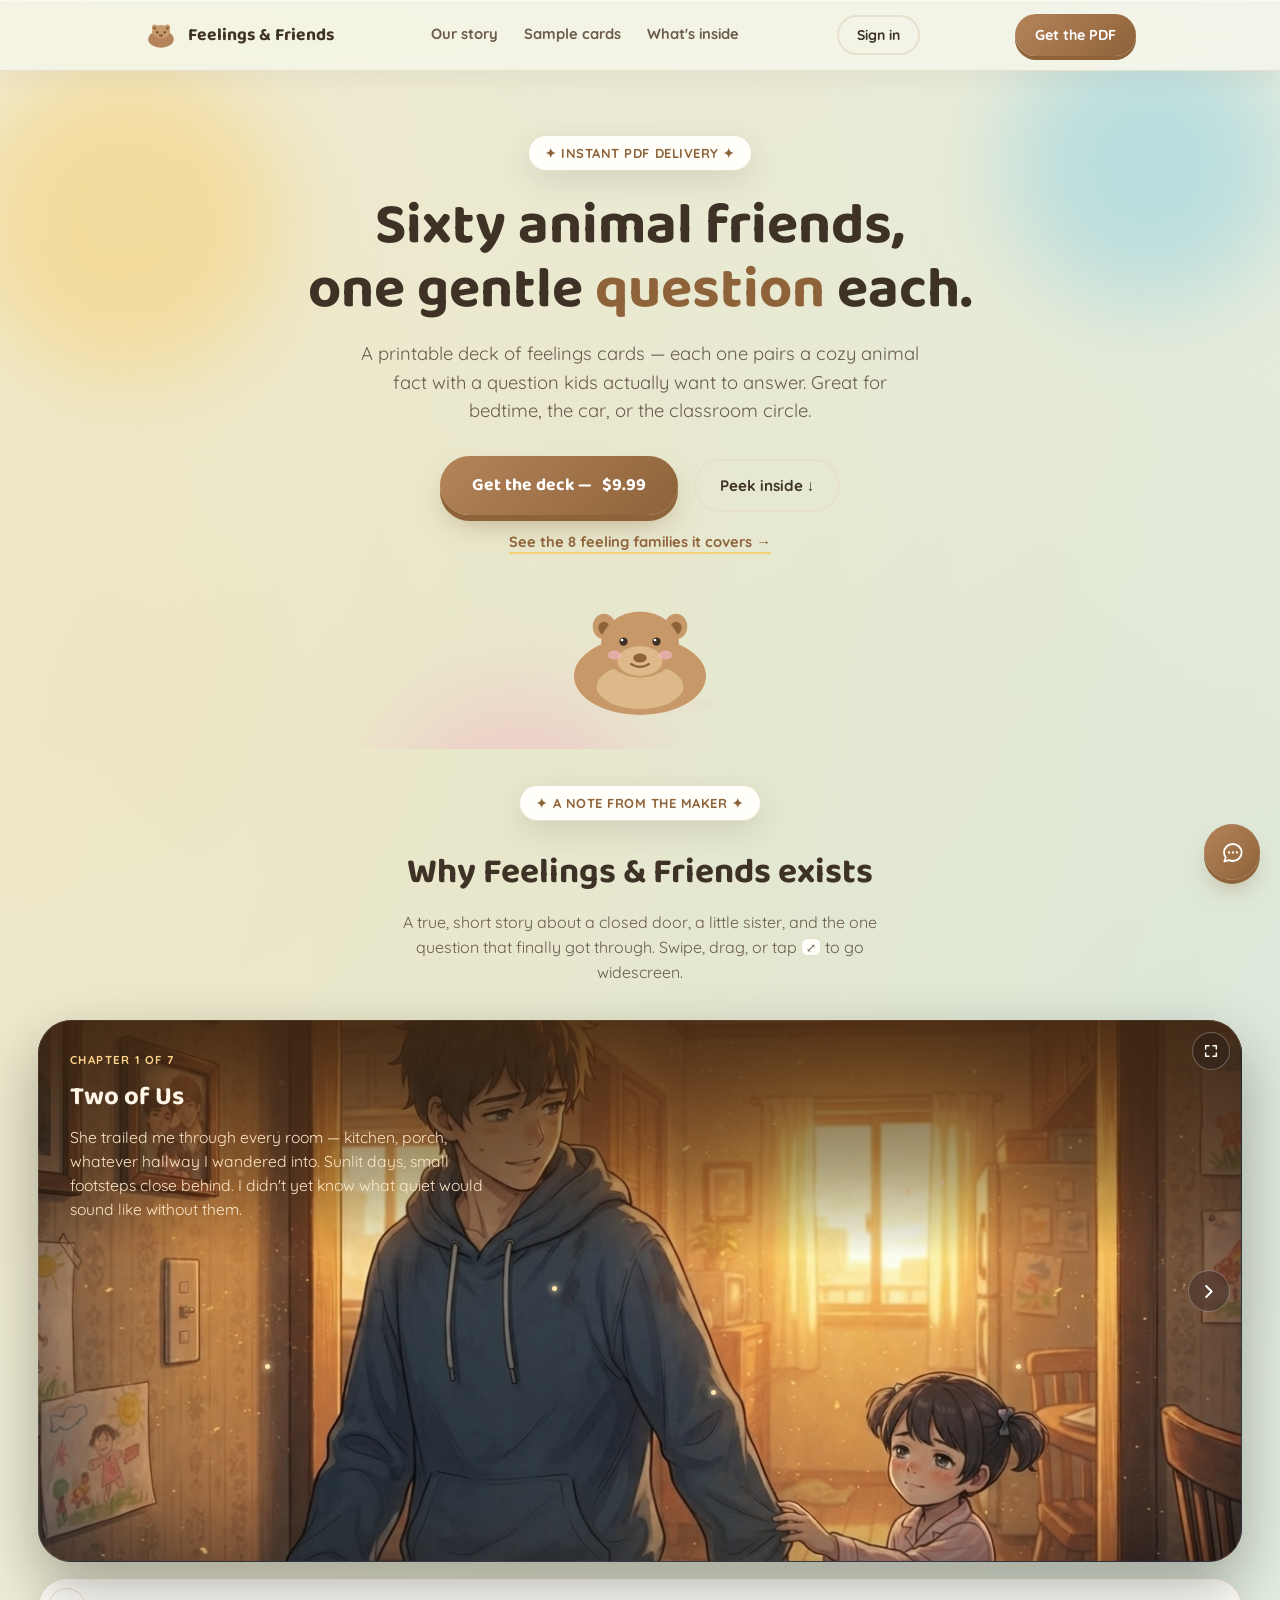
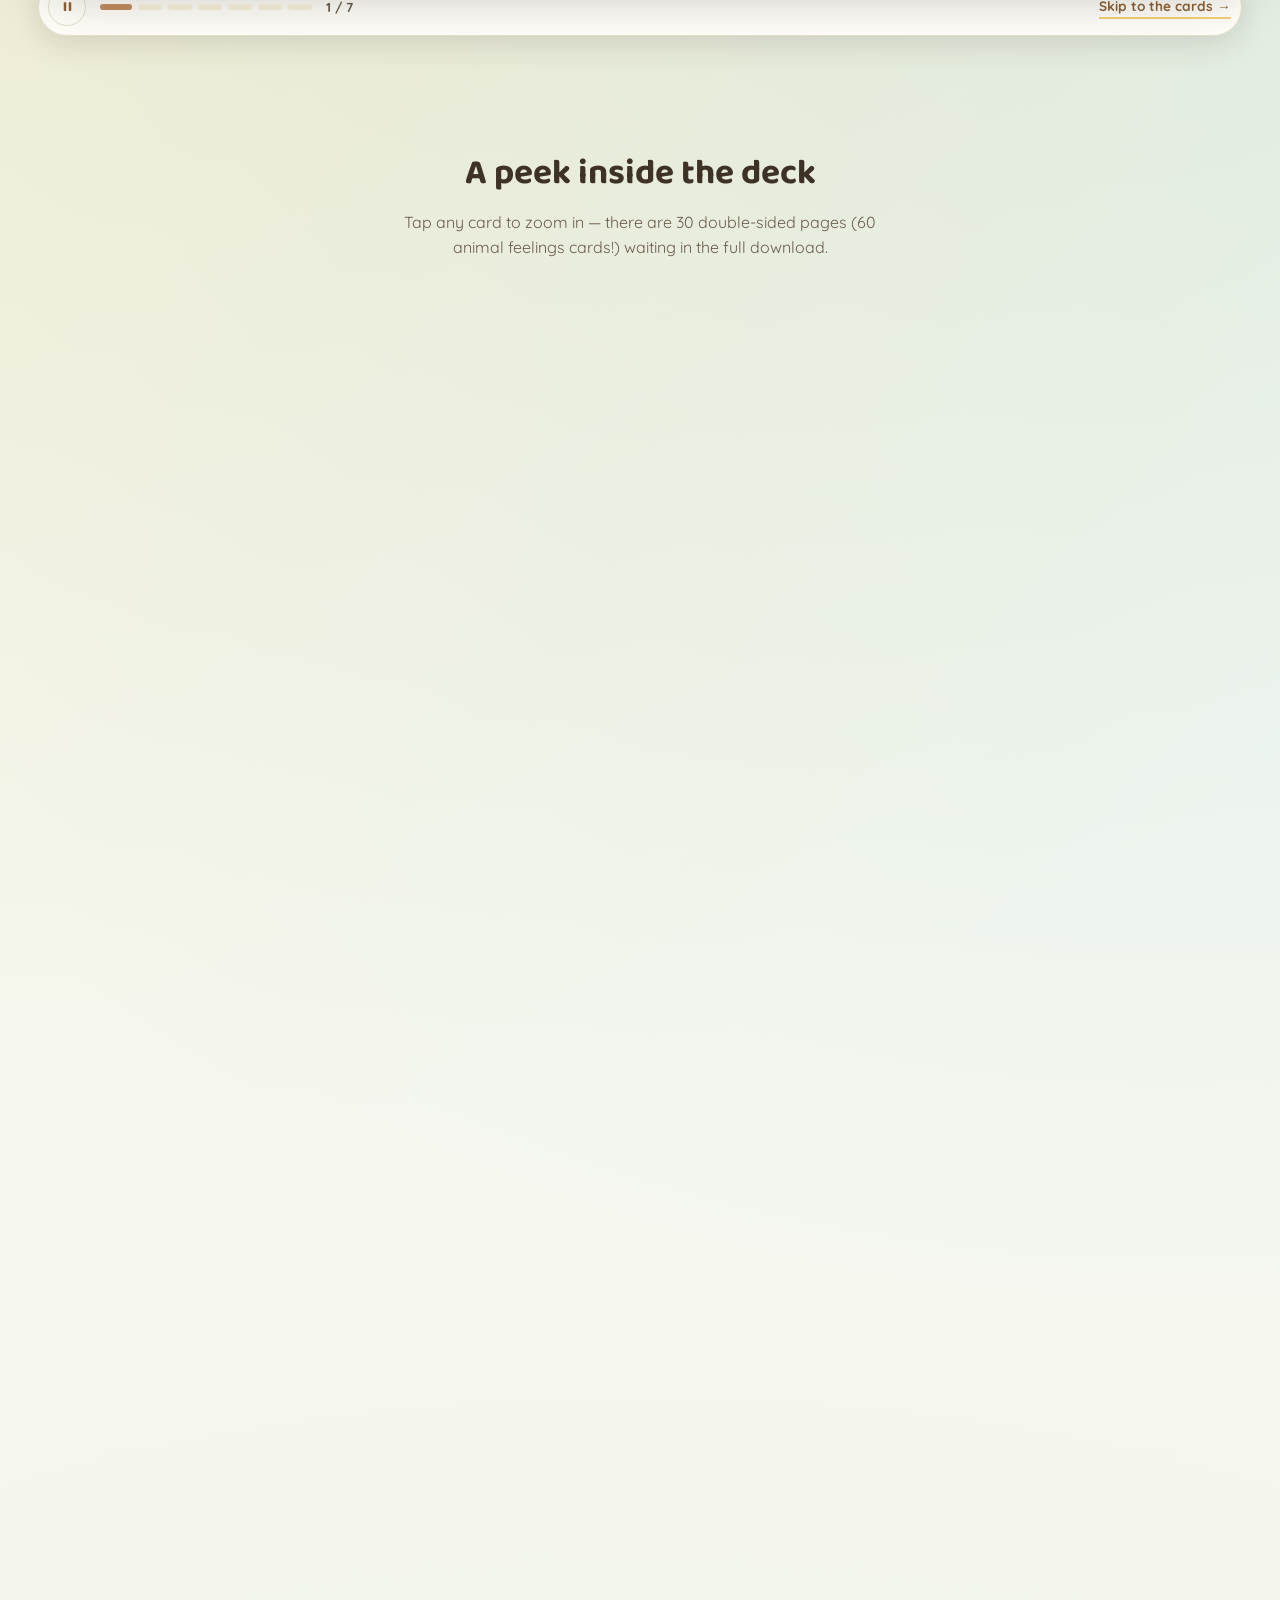
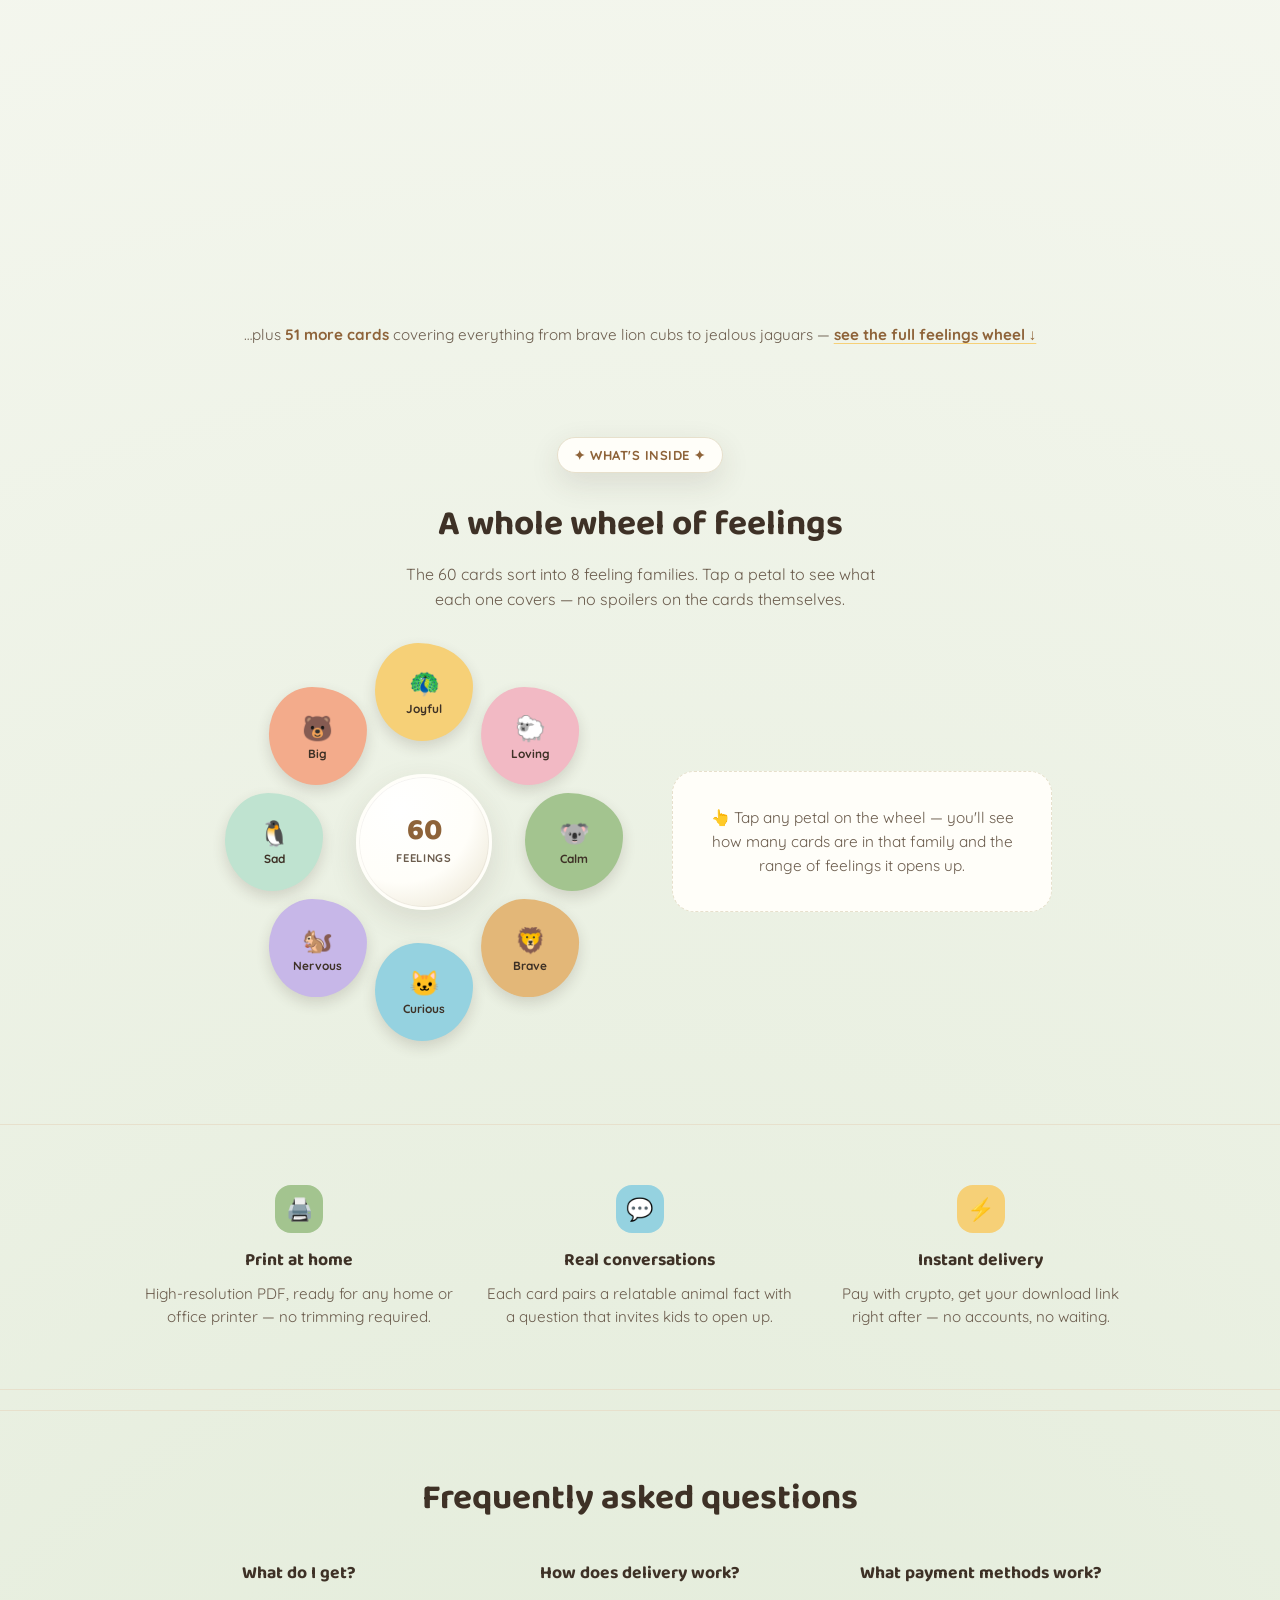
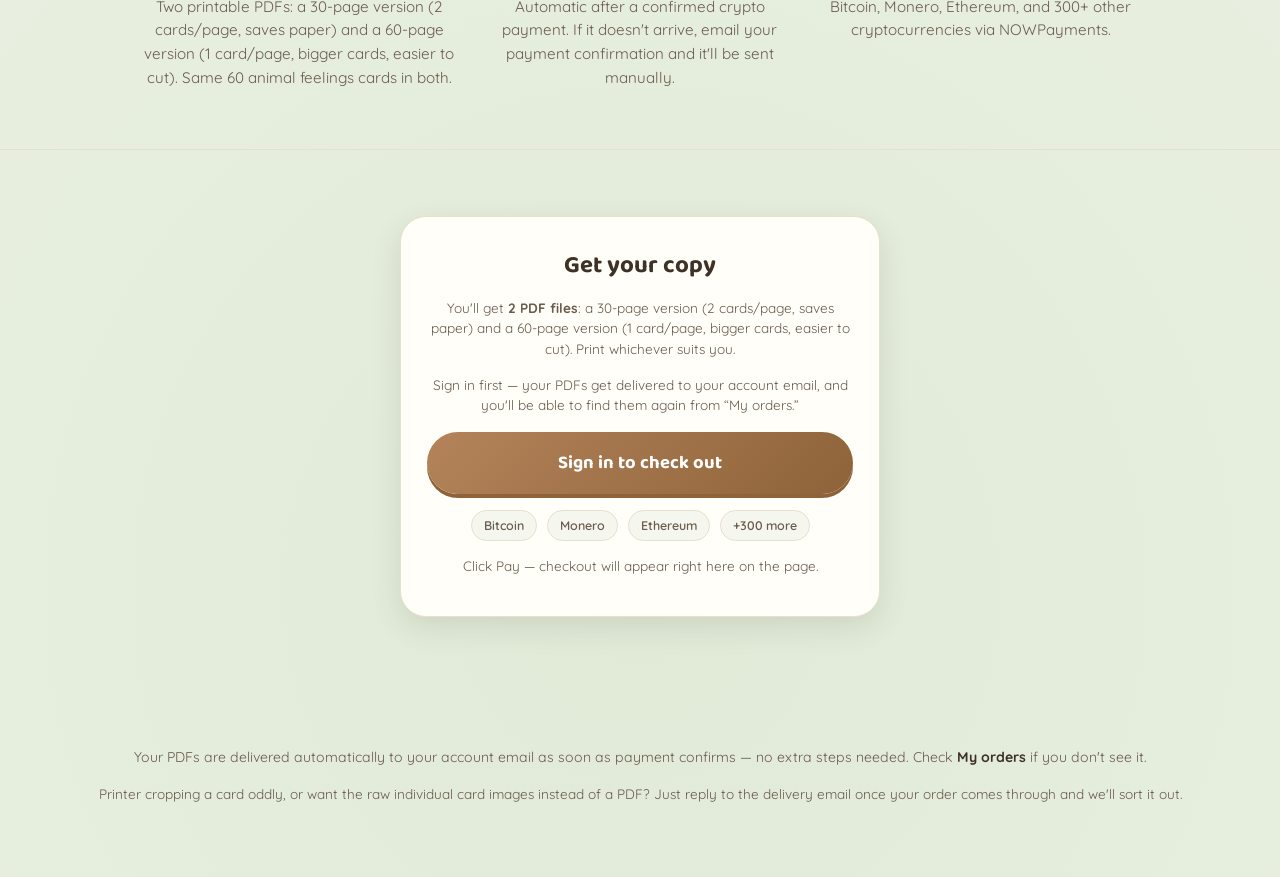
==== commit 3b093ba4: "add safety measures and fix attachment support" ====
--- a/index.html
+++ b/index.html
@@ -463,6 +463,30 @@
   </div>
 </div>
 
+<!-- Support attachment viewer: opened by tapping an image/video bubble in
+     the support chat (either side — something the buyer sent, or
+     something support sent back). Unlike the card lightbox above (fixed
+     set of cards, next/prev), this one is filled in on the fly by
+     support.js with whatever single attachment was tapped, so it has no
+     nav arrows — just a bigger view of that one file plus an explicit
+     download link (the inline chat bubble stays small; this is where
+     "actually open it" happens). Documents don't use this modal at all —
+     see support.js's file-chip handling, which opens/downloads those
+     directly since a Word/Excel/PowerPoint file can't be previewed here. -->
+<div class="lightbox support-attach-lightbox" id="supportAttachLightbox" role="dialog" aria-modal="true" aria-label="Attachment preview">
+  <div class="lightbox-panel support-attach-lightbox-panel">
+    <button class="lb-close" id="supportAttachLbClose" aria-label="Close preview">✕</button>
+    <div class="support-attach-lightbox-media" id="supportAttachLbMedia"></div>
+    <div class="support-attach-lightbox-footer">
+      <p class="lightbox-caption support-attach-lb-caption" id="supportAttachLbCaption"></p>
+      <a class="support-attach-lb-download" id="supportAttachLbDownload" download>
+        <svg viewBox="0 0 24 24" fill="none" xmlns="http://www.w3.org/2000/svg" aria-hidden="true"><path d="M12 4V15M12 15L7.5 10.5M12 15L16.5 10.5" stroke="currentColor" stroke-width="1.8" stroke-linecap="round" stroke-linejoin="round"/><path d="M5 18.5H19" stroke="currentColor" stroke-width="1.8" stroke-linecap="round"/></svg>
+        <span id="supportAttachLbDownloadLabel">Download</span>
+      </a>
+    </div>
+  </div>
+</div>
+
 
 <!-- Support chat: logged-in buyers only. Hidden by default (both the
      `hidden` attribute here AND support.js's own Account.isLoggedIn()
--- a/css/styles.css
+++ b/css/styles.css
@@ -341,6 +341,58 @@
   @media (max-width:640px){
     .lb-prev{left:6px;} .lb-next{right:6px;}
     .lb-nav{background:rgba(255,254,249,.9);}
+  }
+
+  /* ---------- Support attachment viewer ---------- */
+  /* Shares .lightbox/.lightbox-panel's backdrop + pop-in animation, just
+     roomier (this is for actually reading/inspecting one photo or video,
+     not a fixed-size card) and with a caption+download footer instead of
+     prev/next nav. See support.js for open/close wiring. */
+  .support-attach-lightbox-panel{
+    max-width:min(92vw, 760px);
+    max-height:92vh;
+    padding:16px;
+    display:flex; flex-direction:column; gap:0;
+  }
+  .support-attach-lightbox-media{
+    display:flex; align-items:center; justify-content:center;
+    min-height:0; overflow:hidden;
+    border-radius:14px; background:#000;
+  }
+  .support-attach-lightbox-media img,
+  .support-attach-lightbox-media video{
+    display:block;
+    max-width:100%; max-height:calc(92vh - 120px);
+    width:auto; height:auto;
+    border-radius:14px;
+  }
+  .support-attach-lightbox-footer{
+    display:flex; align-items:center; justify-content:space-between; gap:12px;
+    padding-top:12px;
+  }
+  .support-attach-lb-caption{
+    padding:0; margin:0; text-align:left;
+    min-width:0; overflow:hidden; text-overflow:ellipsis; white-space:nowrap;
+  }
+  .support-attach-lb-download{
+    flex:none;
+    display:flex; align-items:center; gap:6px;
+    font-family:'Quicksand', sans-serif; font-weight:700; font-size:.85rem;
+    color:#fff; text-decoration:none;
+    background:linear-gradient(135deg, var(--brown) 0%, var(--brown-deep) 100%);
+    border-radius:100px; padding:9px 16px;
+    box-shadow:0 3px 0 var(--brown-deep);
+    transition:transform .12s ease, box-shadow .12s ease;
+  }
+  .support-attach-lb-download svg{width:16px; height:16px;}
+  @media (hover:hover) and (pointer:fine){
+    .support-attach-lb-download:hover{transform:translateY(2px); box-shadow:0 1px 0 var(--brown-deep);}
+  }
+  .support-attach-lb-download:active{transform:translateY(3px); box-shadow:none;}
+  @media (max-width:640px){
+    .support-attach-lightbox-panel{max-width:96vw; padding:12px;}
+    .support-attach-lightbox-media img,
+    .support-attach-lightbox-media video{max-height:calc(92vh - 108px);}
   }
 
   /* ---------- Feelings wheel ---------- */
@@ -1479,16 +1531,64 @@
     display:block; max-width:100%; max-height:220px;
     border-radius:10px; object-fit:cover;
   }
+  /* Wraps a sent/received image (or a received video's expand button) so
+     it's obviously tappable — see support.js's openAttachmentLightbox_.
+     Native <video controls> stays directly clickable for play/pause/etc,
+     so videos get a small corner button instead of wrapping the whole
+     player (see .support-attach-expand below). */
+  .support-attach-tap{
+    display:block; padding:0; border:none; background:none; cursor:pointer;
+    border-radius:10px; position:relative;
+  }
+  .support-attach-tap .support-msg-img{cursor:pointer;}
+  .support-attach-tap .support-attach-zoom-hint{
+    position:absolute; right:6px; bottom:6px;
+    width:26px; height:26px; border-radius:50%;
+    background:rgba(0,0,0,.55); color:#fff;
+    display:flex; align-items:center; justify-content:center;
+    font-size:.8rem; pointer-events:none;
+  }
+  .support-attach-video-wrap{position:relative; display:block;}
+  .support-attach-expand{
+    position:absolute; top:6px; right:6px; z-index:1;
+    width:28px; height:28px; padding:0; border-radius:50%;
+    background:rgba(0,0,0,.55); color:#fff; border:none; cursor:pointer;
+    display:flex; align-items:center; justify-content:center;
+  }
+  .support-attach-expand svg{width:14px; height:14px;}
+  @media (hover:hover) and (pointer:fine){
+    .support-attach-expand:hover{background:rgba(0,0,0,.75);}
+  }
   .support-msg-img + .support-msg-text,
   .support-msg-video + .support-msg-text,
   .support-msg-file-chip + .support-msg-text,
   .support-msg-attachments + .support-msg-text{margin-top:6px;}
+  /* Wraps a document chip (+, for a PDF, a second small download-only
+     icon button alongside it) — see support.js's buildFileChip_. */
+  .support-msg-file-chip-wrap{display:flex; align-items:center; gap:6px;}
   .support-msg-file-chip{
     display:flex; align-items:center; gap:8px;
     padding:8px 10px; border-radius:10px;
     background:rgba(0,0,0,.06);
+    text-decoration:none; color:inherit; cursor:pointer;
   }
   .support-msg-user .support-msg-file-chip{background:rgba(255,255,255,.18);}
+  .support-msg-file-chip-static{cursor:default;}
+  @media (hover:hover) and (pointer:fine){
+    .support-msg-file-chip:not(.support-msg-file-chip-static):hover{background:rgba(0,0,0,.1);}
+    .support-msg-user .support-msg-file-chip:not(.support-msg-file-chip-static):hover{background:rgba(255,255,255,.26);}
+  }
+  .support-attach-file-dl{
+    flex:none; width:32px; height:32px; border-radius:8px;
+    display:flex; align-items:center; justify-content:center;
+    background:rgba(0,0,0,.06); color:inherit; text-decoration:none;
+  }
+  .support-msg-user .support-attach-file-dl{background:rgba(255,255,255,.18);}
+  .support-attach-file-dl svg{width:15px; height:15px;}
+  @media (hover:hover) and (pointer:fine){
+    .support-attach-file-dl:hover{background:rgba(0,0,0,.1);}
+    .support-msg-user .support-attach-file-dl:hover{background:rgba(255,255,255,.26);}
+  }
   .support-msg-file-chip .support-attach-file-icon{
     flex:none; width:32px; height:32px; border-radius:8px;
     background:var(--paper); display:flex; align-items:center; justify-content:center;
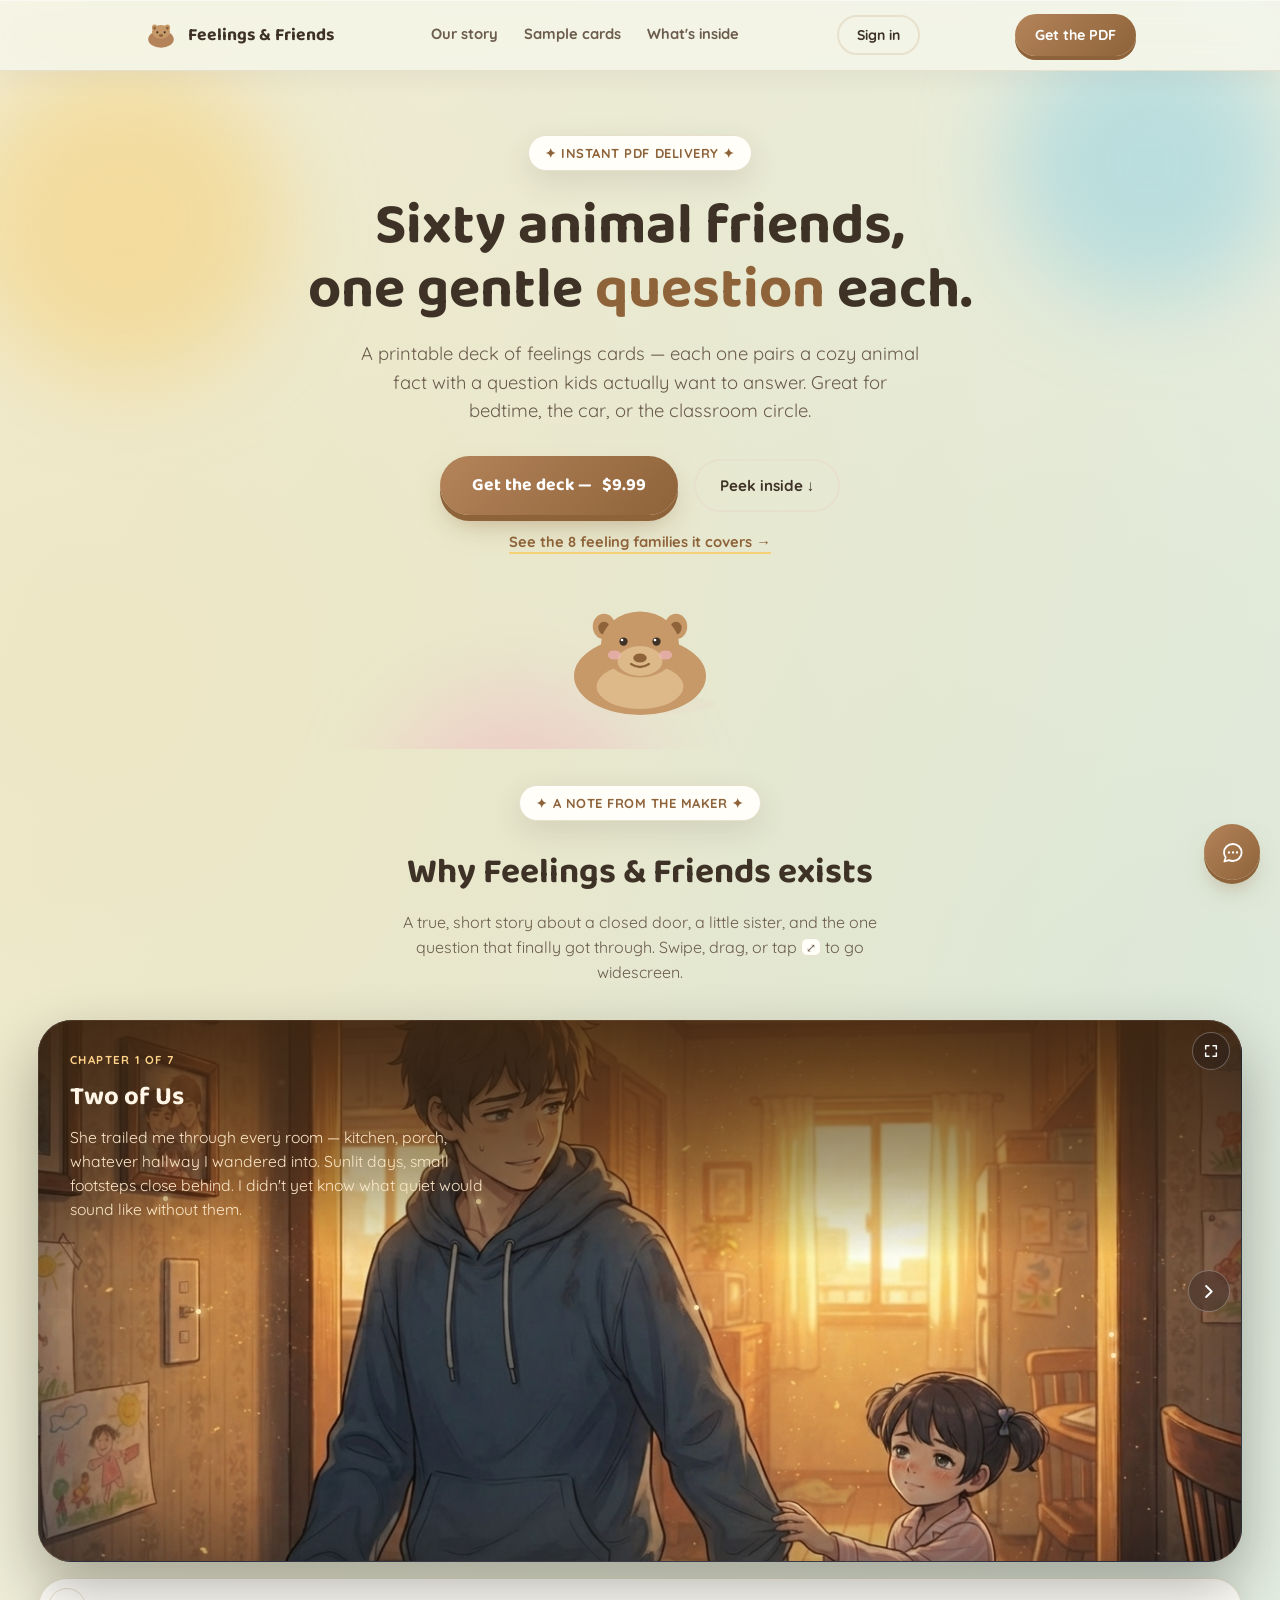
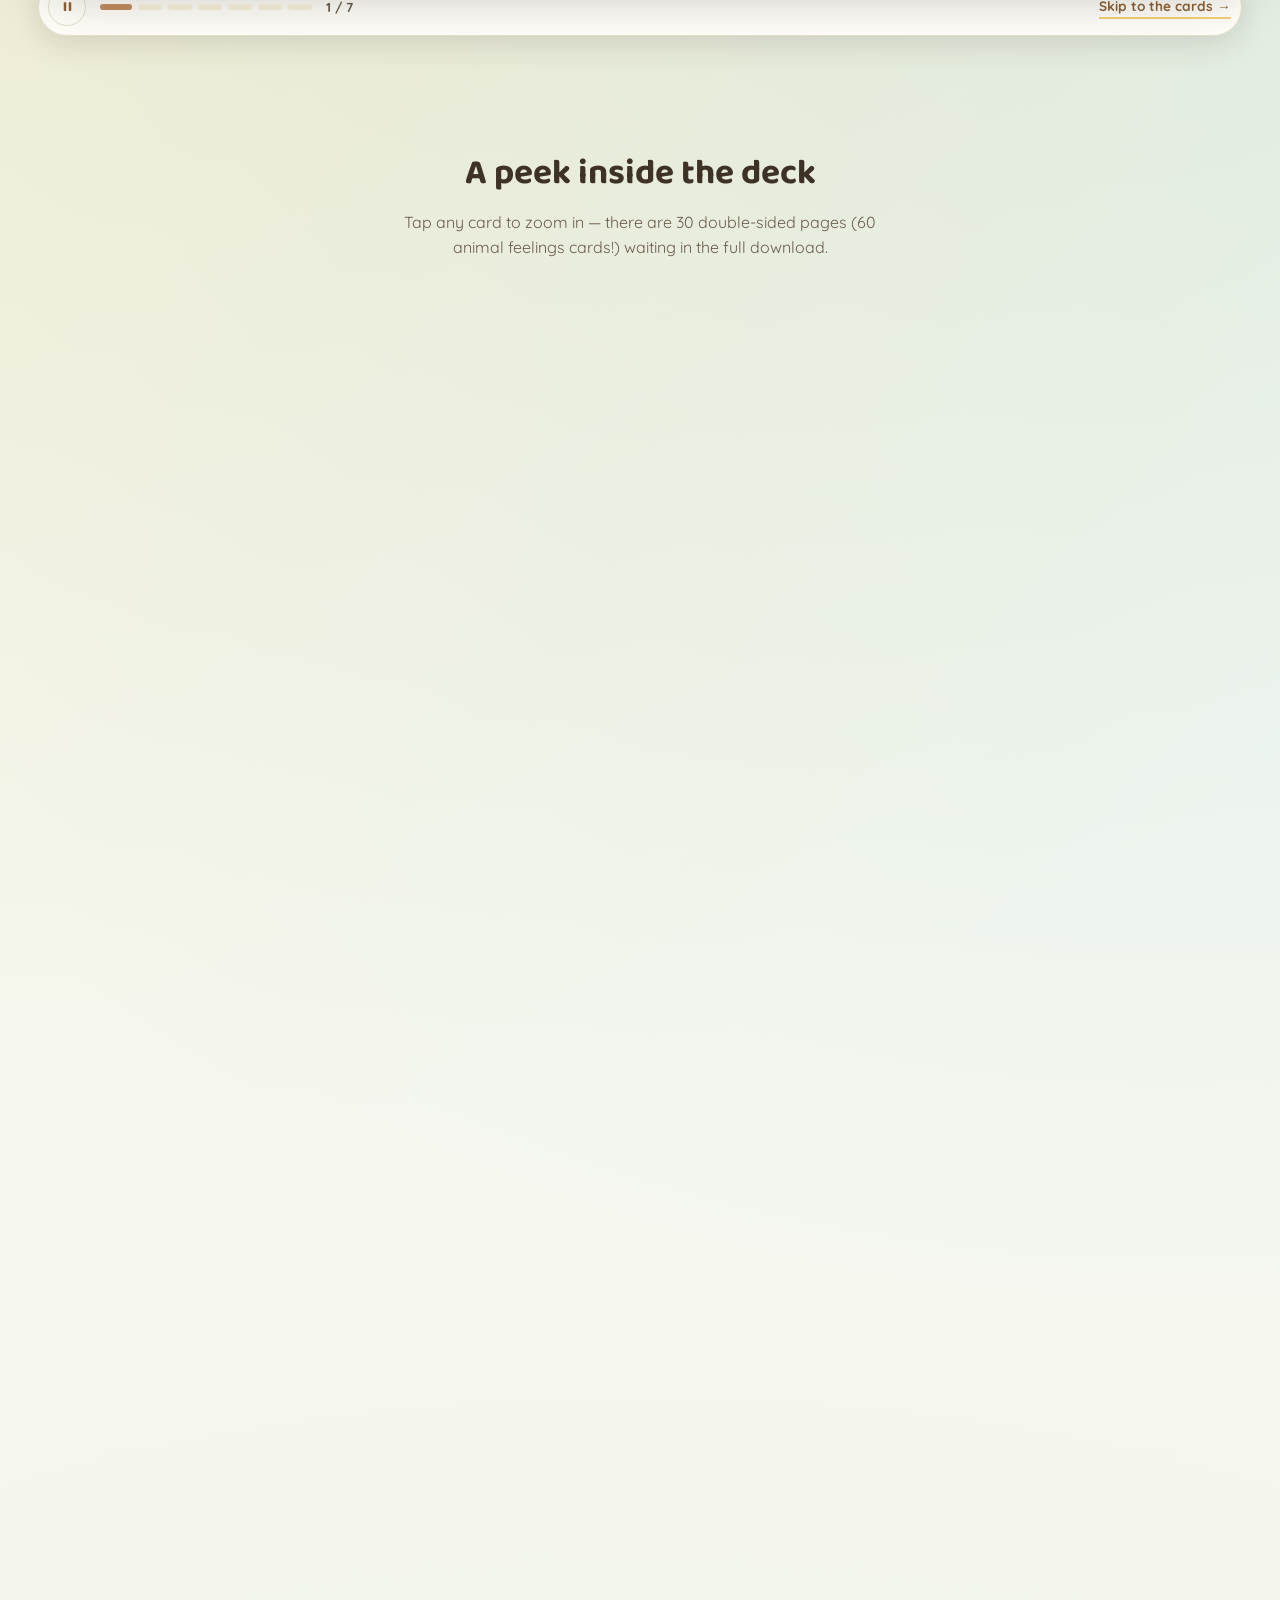
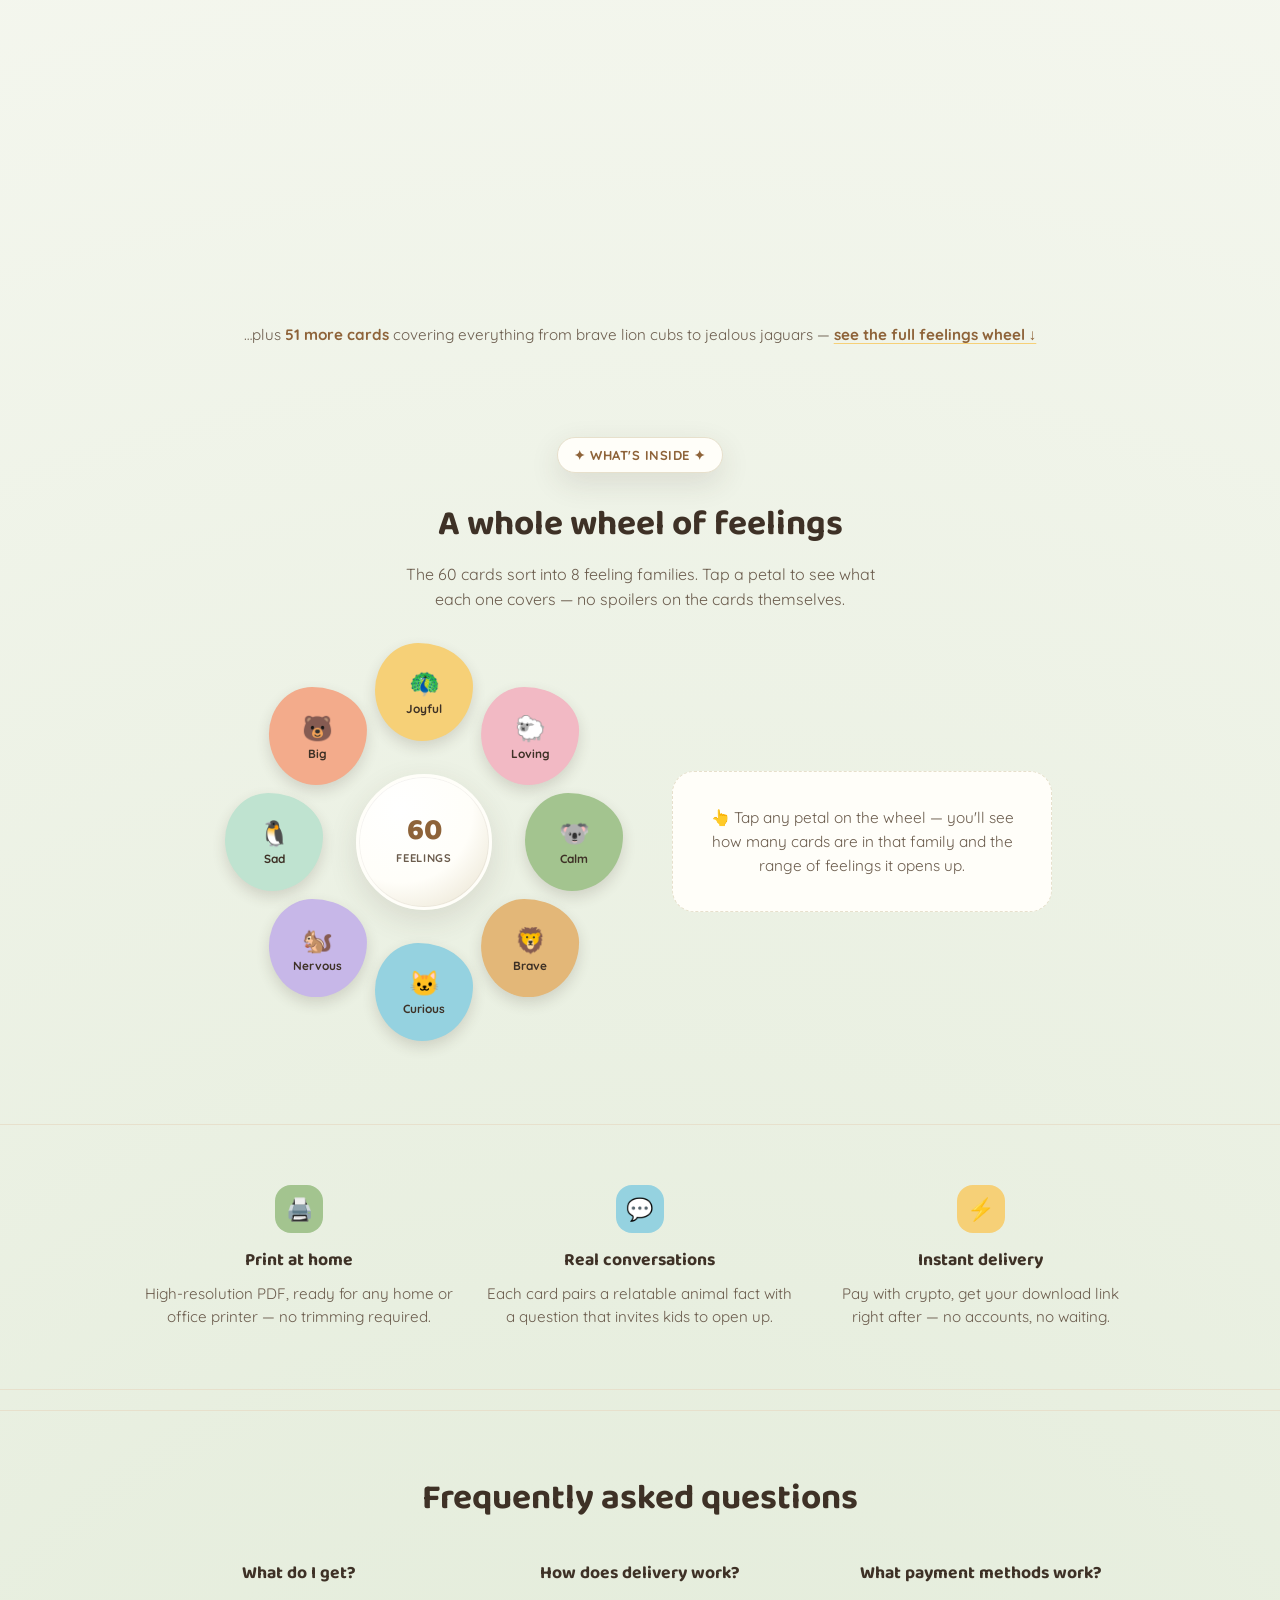
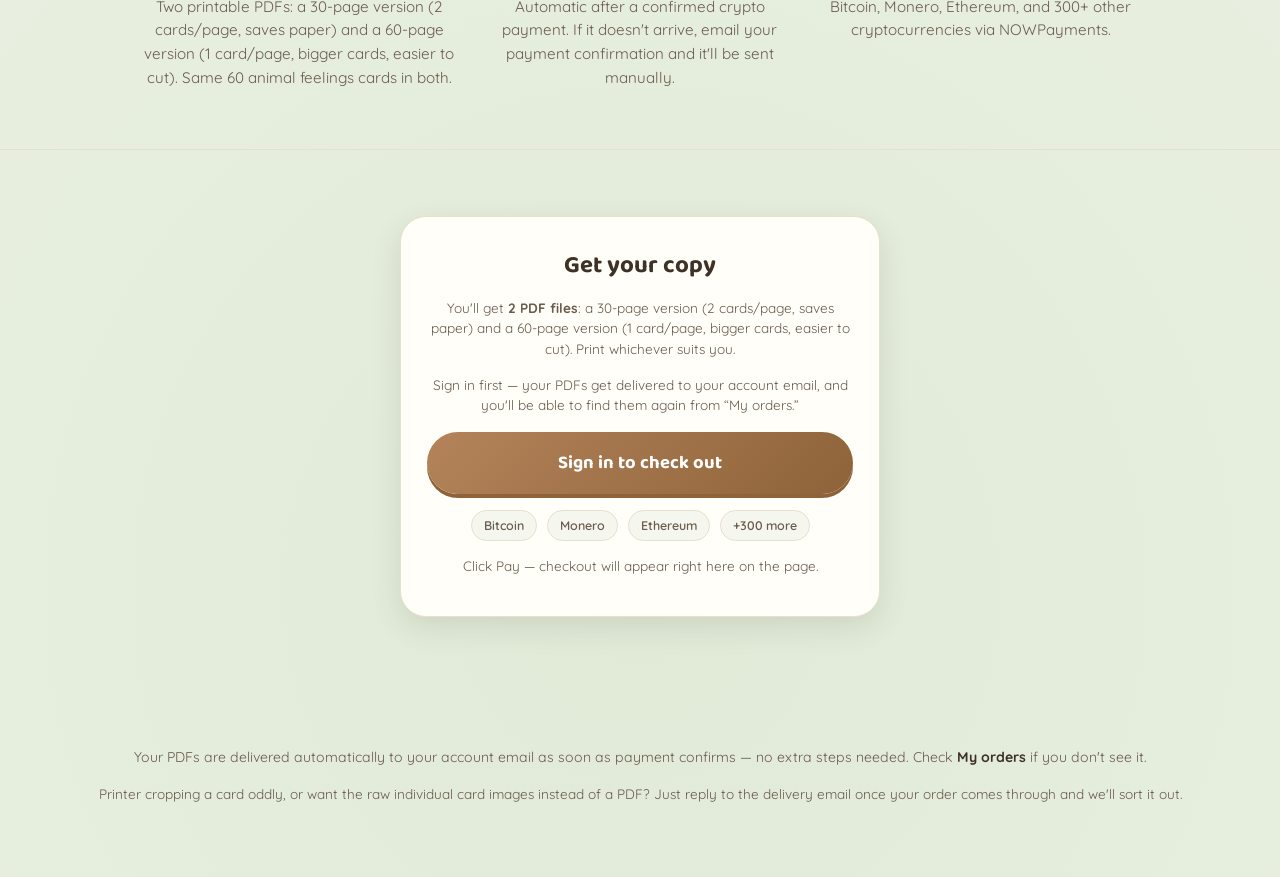
==== commit 44ebb8fe: "fix preview z index - add logo" ====
--- a/index.html
+++ b/index.html
@@ -18,6 +18,17 @@
 <meta name="robots" content="index, follow">
 <meta name="author" content="Feelings & Friends">
 <link rel="canonical" href="https://zahak.me/feelings-cards/">
+
+<!-- Favicon / browser-tab + bookmark icon (not part of the page design,
+     just what shows in the browser chrome). SVG source is at
+     images/favicon/favicon.svg if you ever want to tweak and re-export it. -->
+<link rel="icon" href="images/favicon/favicon.ico" sizes="any">
+<link rel="icon" type="image/svg+xml" href="images/favicon/favicon.svg">
+<link rel="icon" type="image/png" sizes="32x32" href="images/favicon/favicon-32.png">
+<link rel="icon" type="image/png" sizes="16x16" href="images/favicon/favicon-16.png">
+<link rel="apple-touch-icon" sizes="180x180" href="images/favicon/apple-touch-icon.png">
+<link rel="icon" type="image/png" sizes="192x192" href="images/favicon/icon-192.png">
+<meta name="theme-color" content="#F6D077">
 
 <!--
   Sign-in-with-Google + reCAPTCHA v3 keys, kept as plain HTML for the
--- a/css/styles.css
+++ b/css/styles.css
@@ -341,13 +341,35 @@
   @media (max-width:640px){
     .lb-prev{left:6px;} .lb-next{right:6px;}
     .lb-nav{background:rgba(255,254,249,.9);}
+    /* .lb-close's default top:-14px/right:-14px pops it outside the
+       panel's own bounds — fine on desktop where the 24px .lightbox
+       padding leaves room, but on a narrow phone viewport that overflow
+       can push it past the screen edge (or under the browser's own UI),
+       making it unreachable. Pull it inside the panel on small screens
+       instead. */
+    .lb-close{
+      top:8px; right:8px;
+      width:34px; height:34px;
+      background:rgba(30,22,14,.55); border-color:transparent;
+      box-shadow:none;
+    }
   }
 
   /* ---------- Support attachment viewer ---------- */
   /* Shares .lightbox/.lightbox-panel's backdrop + pop-in animation, just
      roomier (this is for actually reading/inspecting one photo or video,
      not a fixed-size card) and with a caption+download footer instead of
-     prev/next nav. See support.js for open/close wiring. */
+     prev/next nav. See support.js for open/close wiring.
+     z-index: .lightbox's base z-index (100) is LOWER than the support
+     chat stack (.support-launcher 130 / .support-backdrop 135 /
+     .support-panel 140) — since this viewer is opened from inside an
+     already-open chat panel, it needs to sit ABOVE that whole stack, or
+     it renders invisibly underneath the panel (tapping an image looks
+     like it does nothing; closing the chat afterwards reveals it was
+     open the whole time). 150 clears the support stack while staying
+     under the site's top-level auth/orders modals (z-index 200), which
+     should always win if both ever happen to be open. */
+  .support-attach-lightbox{z-index:150;}
   .support-attach-lightbox-panel{
     max-width:min(92vw, 760px);
     max-height:92vh;
@@ -1574,6 +1596,13 @@
   }
   .support-msg-user .support-msg-file-chip{background:rgba(255,255,255,.18);}
   .support-msg-file-chip-static{cursor:default;}
+  /* The retry chip is a real <button> (needs to be focusable/clickable
+     with a keyboard, unlike the other static chips) — reset the native
+     button chrome so it still just looks like the other chips. */
+  .support-msg-file-chip-retry{
+    border:none; font:inherit; cursor:pointer; text-align:left;
+  }
+  .support-msg-file-chip-retry:focus-visible{outline:2px solid currentColor; outline-offset:2px;}
   @media (hover:hover) and (pointer:fine){
     .support-msg-file-chip:not(.support-msg-file-chip-static):hover{background:rgba(0,0,0,.1);}
     .support-msg-user .support-msg-file-chip:not(.support-msg-file-chip-static):hover{background:rgba(255,255,255,.26);}
